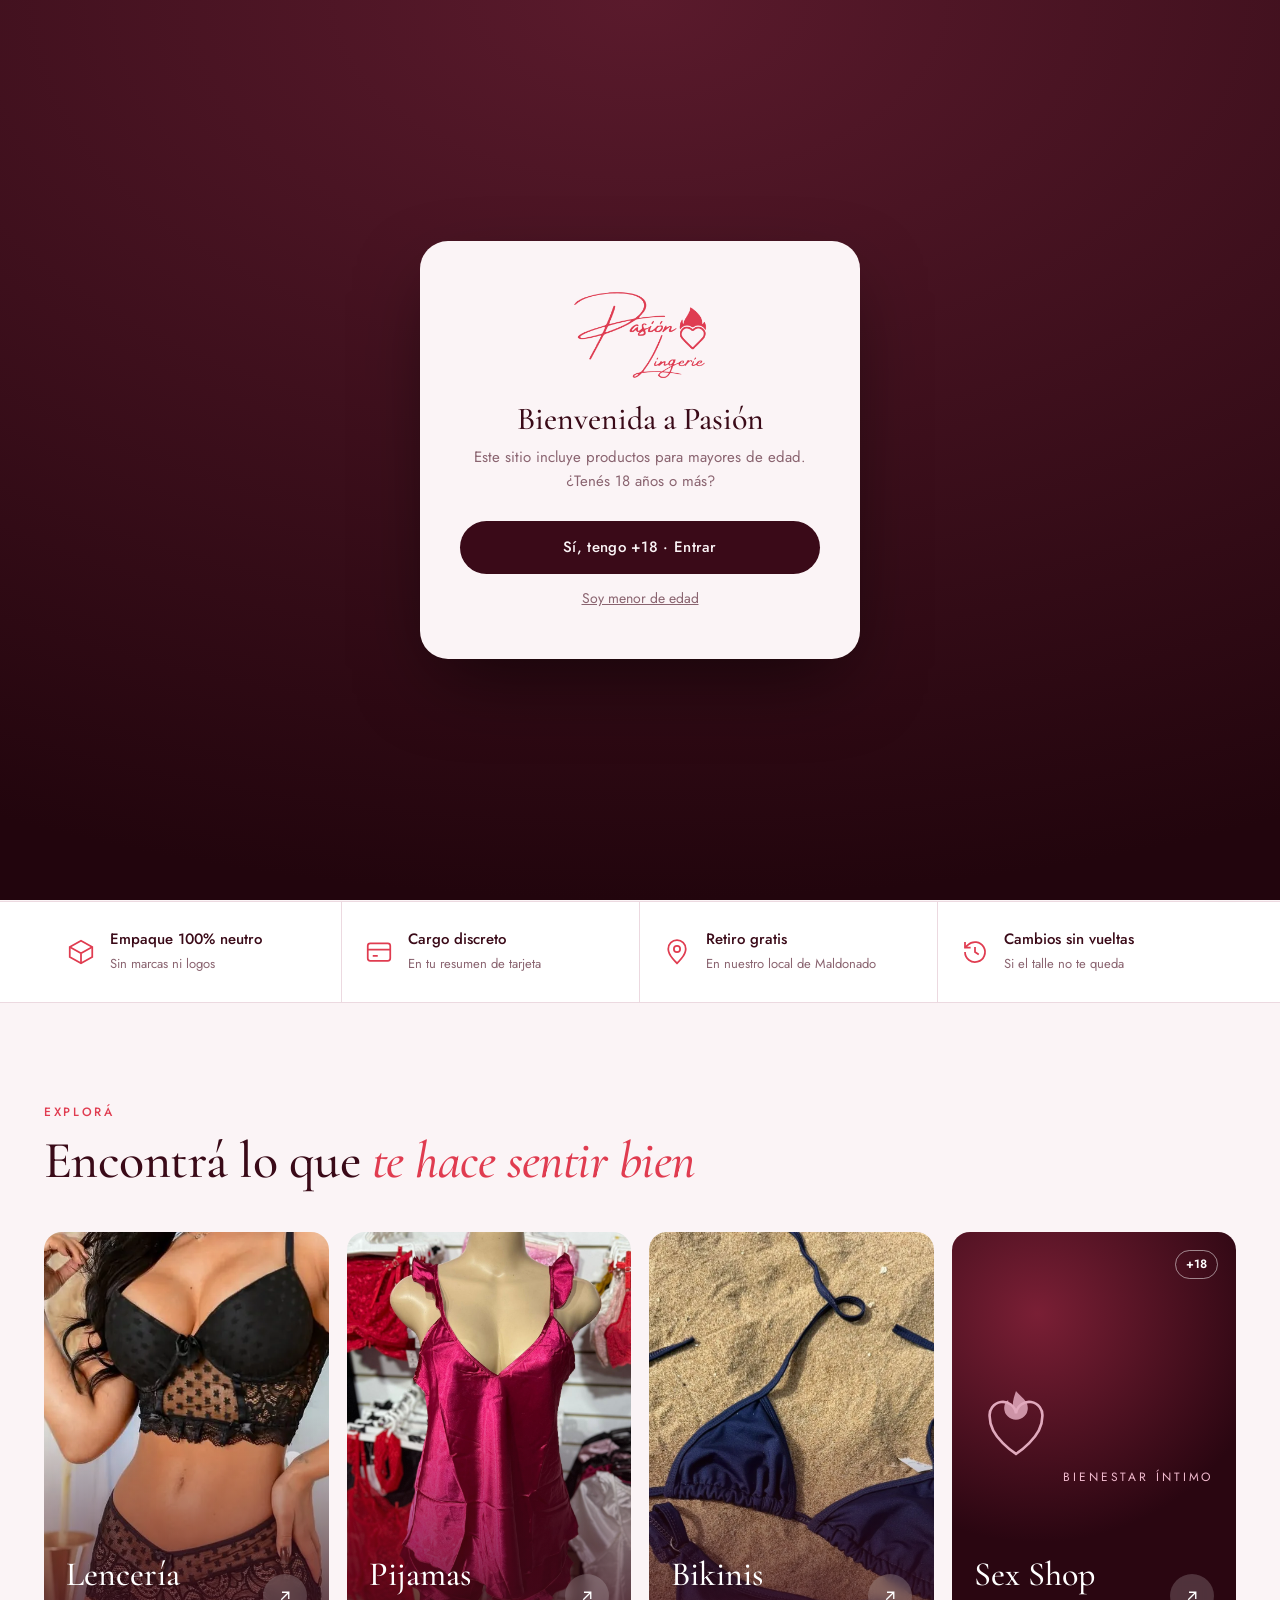
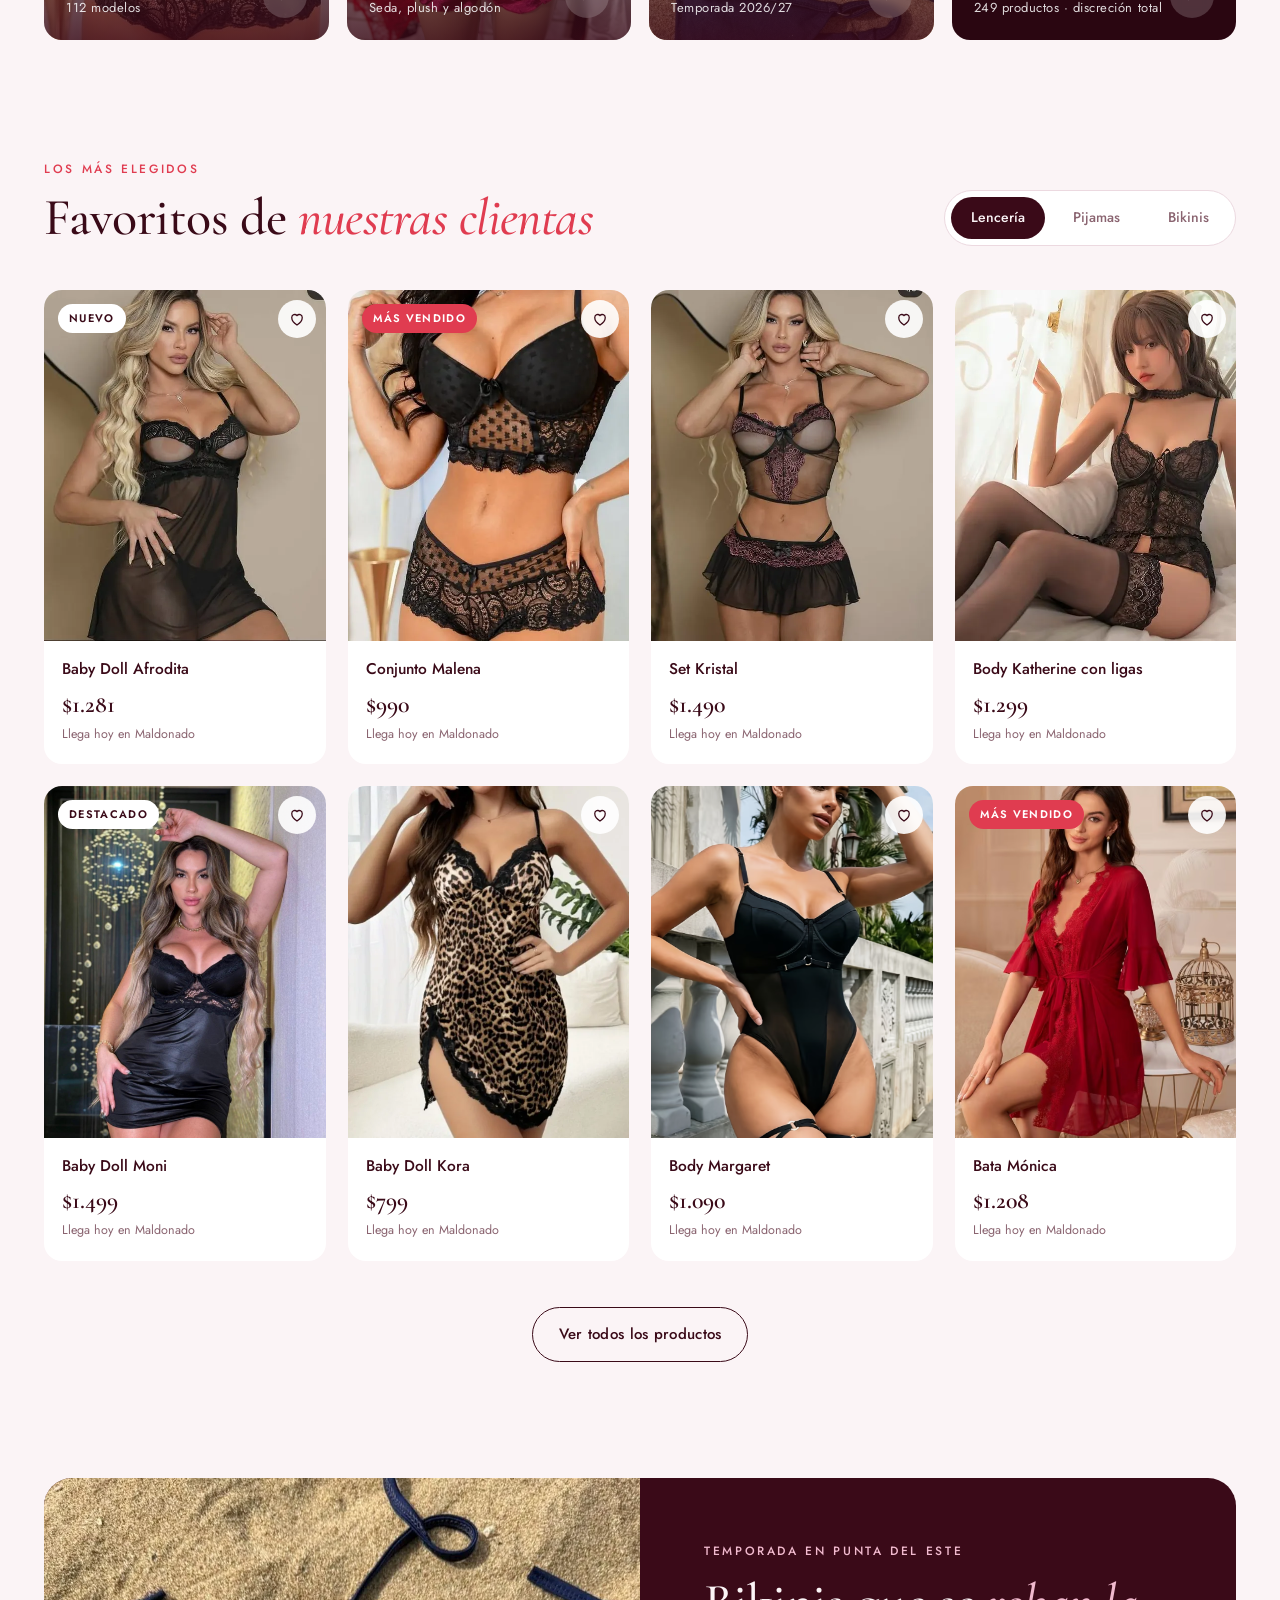
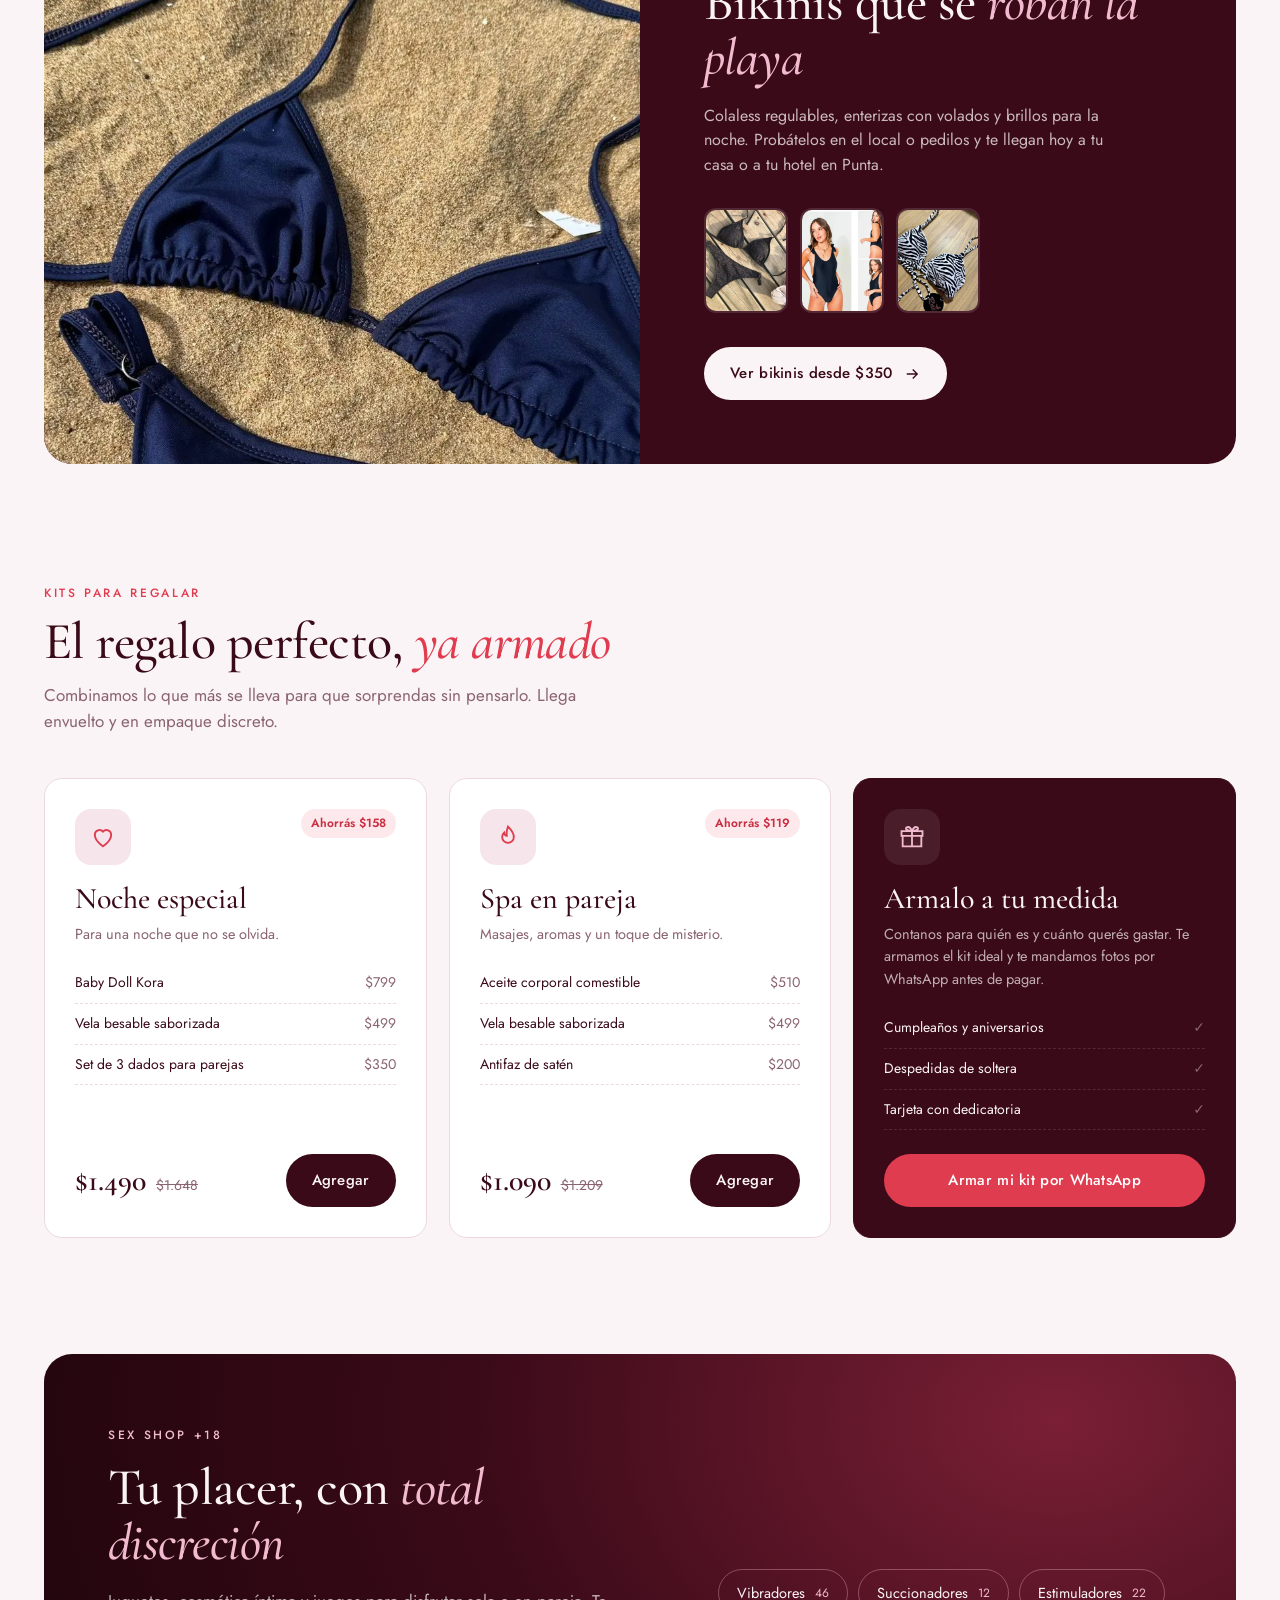
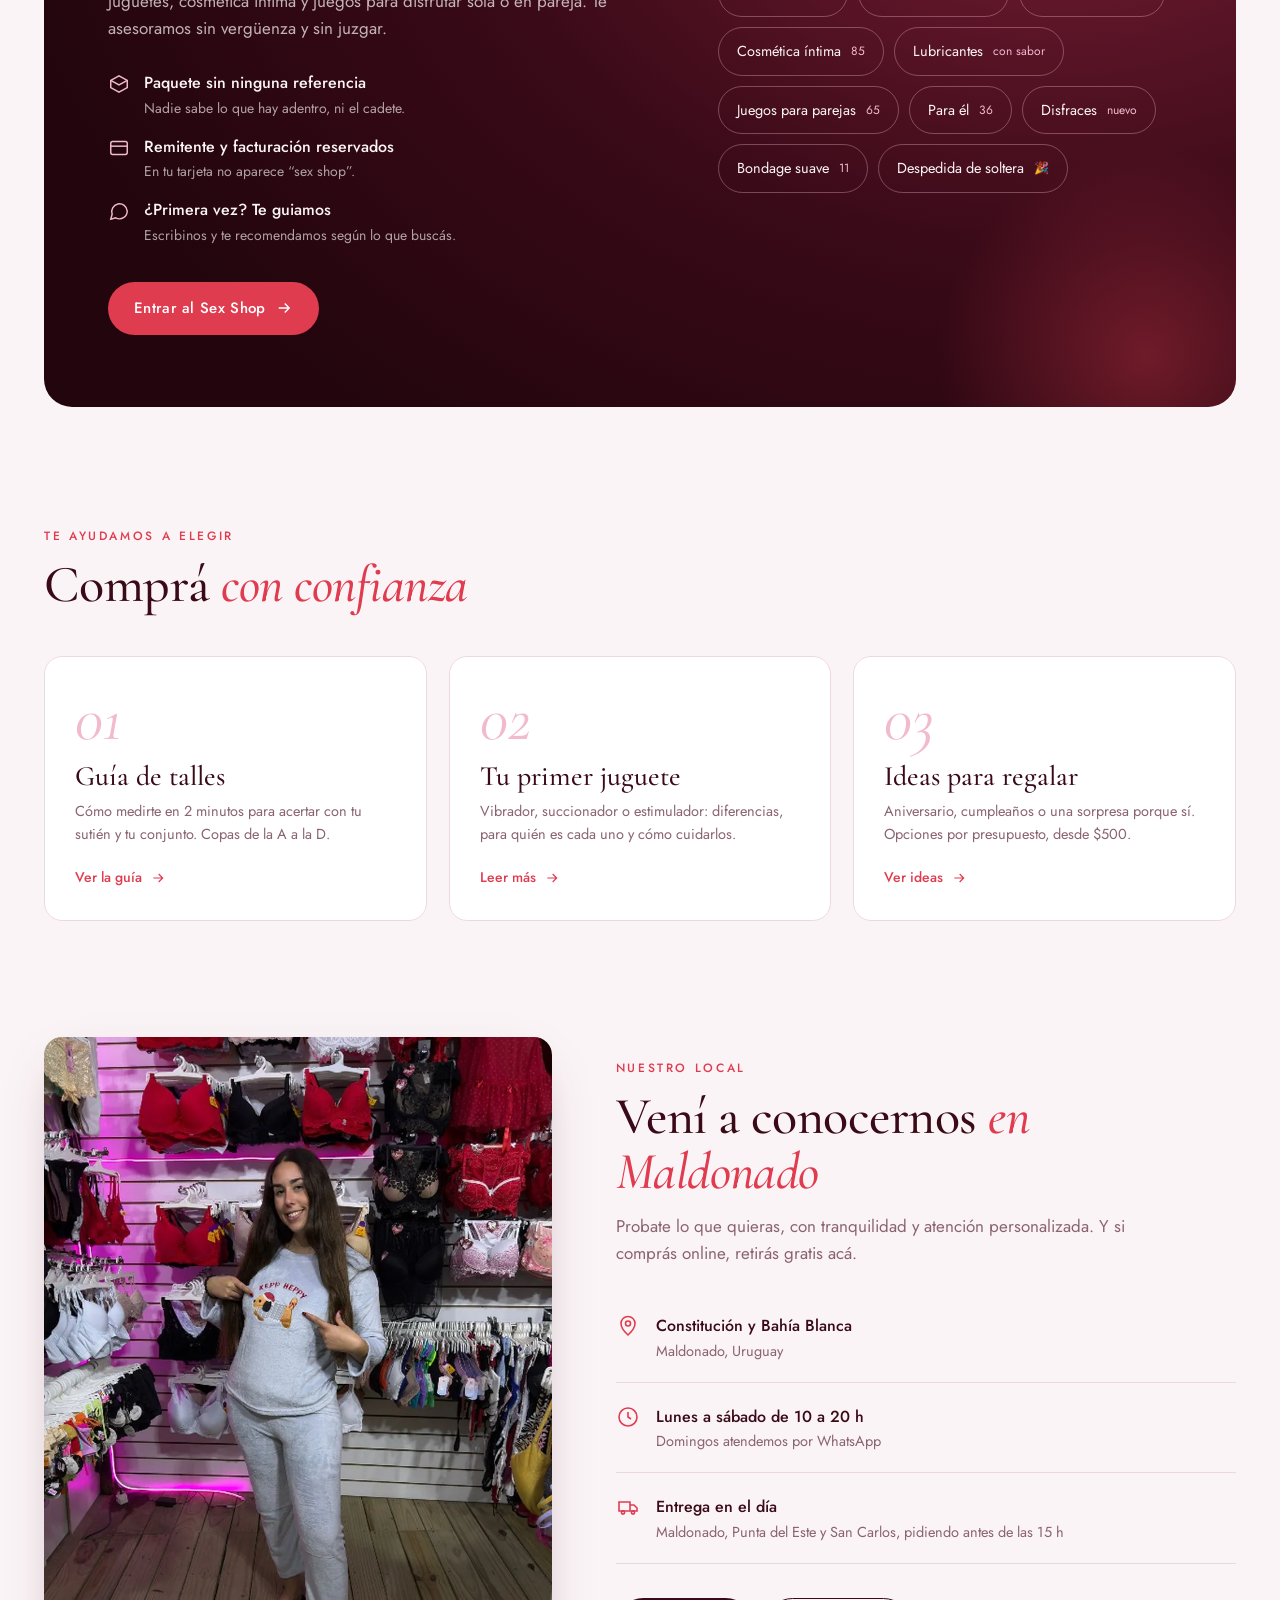
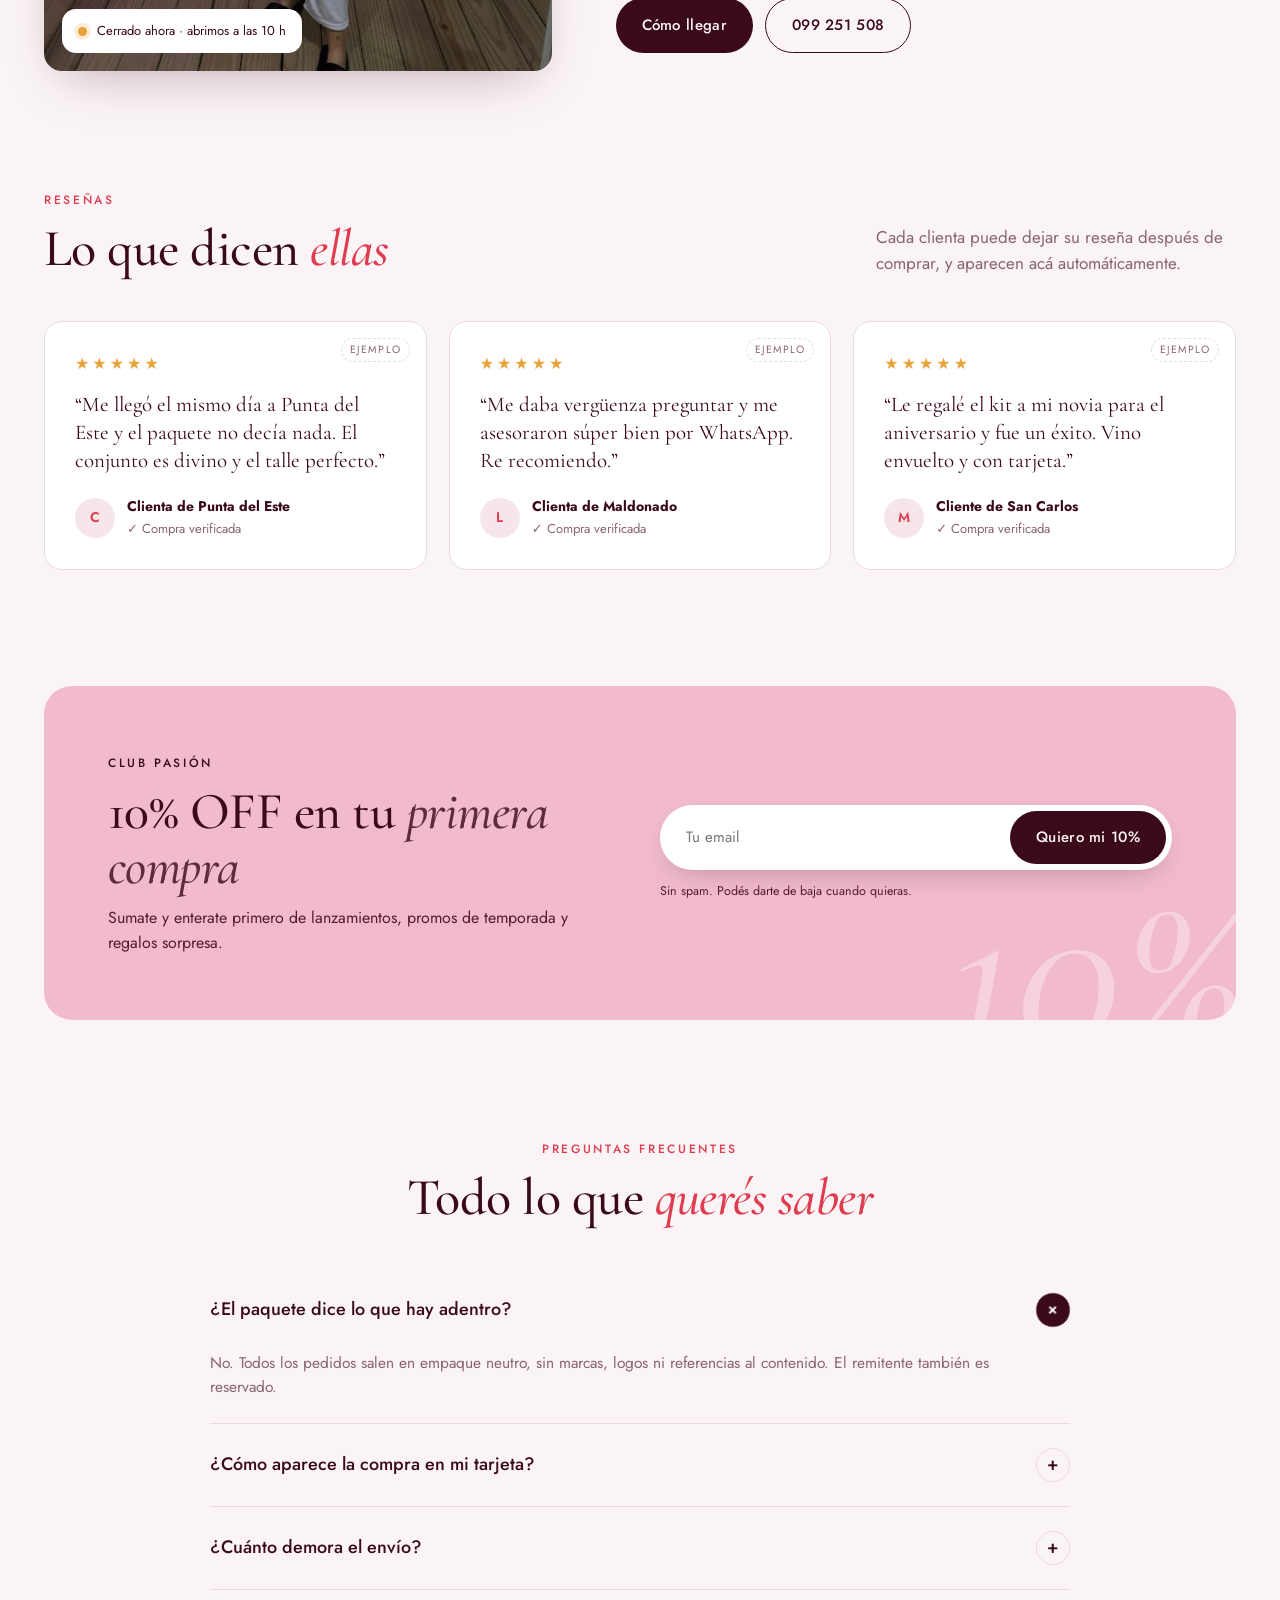
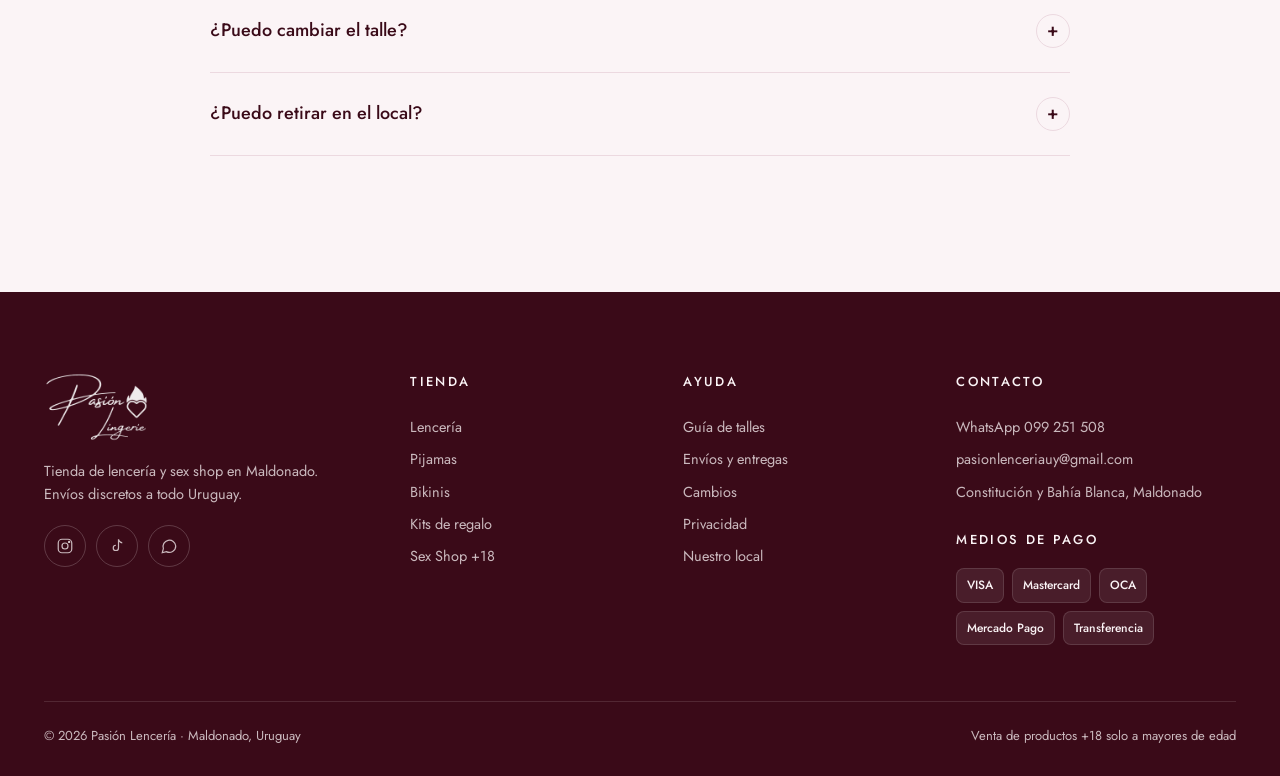
==== index.html @ f80a7fe2 "Publish Pasion presentation site with complete assets" ====
<!DOCTYPE html>
<html lang="es-UY">
<head>
<meta charset="utf-8">
<meta name="viewport" content="width=device-width, initial-scale=1">
<title>Pasión Lencería | Lencería y Sex Shop en Maldonado y Punta del Este</title>
<meta name="robots" content="noindex, nofollow">
<meta name="description" content="Lencería, pijamas, bikinis y sex shop en Maldonado. Envío discreto a todo Uruguay, entrega en el día en Maldonado y Punta del Este y retiro en el local.">
<link rel="preconnect" href="https://fonts.googleapis.com">
<link rel="preconnect" href="https://fonts.gstatic.com" crossorigin>
<link href="https://fonts.googleapis.com/css2?family=Cormorant+Garamond:ital,wght@0,400;0,500;0,600;1,400;1,500&family=Jost:wght@300;400;500;600&display=swap" rel="stylesheet">
<style>
:root{
  --ink:#3a0a18; --ink-2:#5a1a2c; --wine:#7a1f35;
  --rose:#e03c50; --rose-2:#c92f43;
  --blush:#fbf4f6; --blush-2:#f6e6eb; --pink:#f1bace;
  --gold:#b98d7f; --line:#ecd9e0; --muted:#8a6470;
  --white:#fff;
  --serif:"Cormorant Garamond",Georgia,serif;
  --sans:"Jost",system-ui,-apple-system,Segoe UI,Roboto,sans-serif;
  --r:18px; --shadow:0 18px 50px -20px rgba(58,10,24,.35);
}
*{box-sizing:border-box;margin:0;padding:0}
html{scroll-behavior:smooth}
body{font-family:var(--sans);color:var(--ink);background:var(--blush);font-weight:400;line-height:1.55;-webkit-font-smoothing:antialiased;overflow-x:hidden}
img{display:block;max-width:100%}
a{color:inherit;text-decoration:none}
button{font:inherit;color:inherit;background:none;border:0;cursor:pointer}
.wrap{max-width:1240px;margin:0 auto;padding:0 24px}
.eyebrow{font-size:12px;letter-spacing:.22em;text-transform:uppercase;font-weight:500;color:var(--rose)}
.h2{font-family:var(--serif);font-weight:500;font-size:clamp(34px,4.2vw,52px);line-height:1.05;letter-spacing:-.01em}
.h2 em{font-style:italic;color:var(--rose)}
.lead{color:var(--muted);font-size:17px;max-width:560px}
.btn{display:inline-flex;align-items:center;gap:10px;padding:15px 26px;border-radius:999px;font-weight:500;font-size:15px;letter-spacing:.02em;transition:transform .25s,background .25s,box-shadow .25s}
.btn-primary{background:var(--ink);color:var(--blush)}
.btn-primary:hover{background:var(--wine);transform:translateY(-2px);box-shadow:var(--shadow)}
.btn-ghost{border:1.5px solid var(--ink);color:var(--ink)}
.btn-ghost:hover{background:var(--ink);color:var(--blush)}
.btn-rose{background:var(--rose);color:#fff}
.btn-rose:hover{background:var(--rose-2);transform:translateY(-2px)}
.sec{padding:96px 0}
.sec-head{display:flex;justify-content:space-between;align-items:flex-end;gap:24px;margin-bottom:44px;flex-wrap:wrap}
.sec-head .lead{margin-top:12px}

/* announcement */
.announce{background:var(--ink);color:var(--blush);font-size:13px;letter-spacing:.06em;height:38px;overflow:hidden;position:relative}
.announce-track{display:flex;flex-direction:column;animation:ann 12s infinite}
.announce-track span{height:38px;display:flex;align-items:center;justify-content:center;gap:8px;padding:0 16px;text-align:center}
.announce b{color:var(--pink);font-weight:500}
@keyframes ann{0%,28%{transform:translateY(0)}33%,61%{transform:translateY(-38px)}66%,94%{transform:translateY(-76px)}100%{transform:translateY(0)}}

/* header */
header{position:sticky;top:0;z-index:40;background:rgba(251,244,246,.88);backdrop-filter:saturate(1.4) blur(14px);-webkit-backdrop-filter:saturate(1.4) blur(14px);border-bottom:1px solid transparent;transition:border-color .3s}
header.scrolled{border-bottom-color:var(--line)}
.nav{display:grid;grid-template-columns:1fr auto 1fr;align-items:center;height:84px}
.nav-links{display:flex;gap:30px;font-size:14px;letter-spacing:.04em}
.nav-links a{position:relative;padding:6px 0}
.nav-links a::after{content:"";position:absolute;left:0;bottom:0;height:1.5px;width:0;background:var(--rose);transition:width .3s}
.nav-links a:hover::after{width:100%}
.nav-links .adult{color:var(--rose);font-weight:500}
.logo img{height:58px;width:auto}
.nav-icons{display:flex;justify-content:flex-end;gap:6px}
.icon-btn{width:44px;height:44px;border-radius:50%;display:grid;place-items:center;position:relative;transition:background .2s}
.icon-btn:hover{background:var(--blush-2)}
.icon-btn svg{width:21px;height:21px}
.cart-count{position:absolute;top:4px;right:2px;min-width:18px;height:18px;border-radius:9px;background:var(--rose);color:#fff;font-size:11px;font-weight:600;display:grid;place-items:center;padding:0 5px;transform:scale(0);transition:transform .3s cubic-bezier(.3,1.6,.5,1)}
.cart-count.show{transform:scale(1)}
.burger{display:none}

/* hero */
.hero{position:relative;overflow:hidden}
.hero-grid{display:grid;grid-template-columns:1.05fr .95fr;gap:56px;align-items:center;min-height:calc(100vh - 122px);max-height:860px;padding:40px 0 64px}
.hero h1{font-family:var(--serif);font-weight:400;font-size:clamp(46px,6.4vw,92px);line-height:.98;letter-spacing:-.02em;margin:22px 0 26px}
.hero h1 em{font-style:italic;color:var(--rose)}
.hero .quote{font-family:var(--serif);font-style:italic;font-size:21px;color:var(--ink-2);border-left:2px solid var(--pink);padding-left:16px;margin-bottom:34px;max-width:460px}
.hero-ctas{display:flex;gap:12px;flex-wrap:wrap}
.hero-meta{display:flex;gap:28px;margin-top:44px;flex-wrap:wrap}
.hero-meta div{font-size:13px;color:var(--muted);line-height:1.35}
.hero-meta strong{display:block;font-family:var(--serif);font-size:30px;color:var(--ink);font-weight:500}
.hero-visual{position:relative;justify-self:end;width:100%;max-width:520px}
.hero-img{border-radius:260px 260px var(--r) var(--r);overflow:hidden;aspect-ratio:4/5;box-shadow:var(--shadow)}
.hero-img img{width:100%;height:100%;object-fit:cover;transform:scale(1.04);animation:zoom 14s ease-out forwards}
@keyframes zoom{to{transform:scale(1)}}
.float-card{position:absolute;background:var(--white);border-radius:16px;box-shadow:var(--shadow);padding:14px 18px;display:flex;align-items:center;gap:12px;font-size:13px}
.float-card .dot{width:38px;height:38px;border-radius:50%;background:var(--blush-2);display:grid;place-items:center;flex:none}
.float-card .dot svg{width:19px;height:19px;color:var(--rose)}
.float-card strong{display:block;font-size:14px;font-weight:600}
.fc-1{left:-44px;bottom:90px;animation:bob 6s ease-in-out infinite}
.fc-2{right:-24px;top:70px;animation:bob 6s ease-in-out infinite 1.5s}
@keyframes bob{50%{transform:translateY(-10px)}}
.hero-blob{position:absolute;right:-180px;top:-120px;width:640px;height:640px;border-radius:50%;background:radial-gradient(circle,rgba(241,186,206,.55),rgba(241,186,206,0) 68%);z-index:-1}

/* trust */
.trust{background:var(--white);border-top:1px solid var(--line);border-bottom:1px solid var(--line)}
.trust-grid{display:grid;grid-template-columns:repeat(4,1fr)}
.trust-item{display:flex;gap:14px;align-items:center;padding:26px 22px;border-right:1px solid var(--line)}
.trust-item:last-child{border-right:0}
.trust-item svg{width:30px;height:30px;color:var(--rose);flex:none;stroke-width:1.4}
.trust-item strong{display:block;font-size:15px;font-weight:500}
.trust-item span{font-size:13px;color:var(--muted)}

/* categories */
.cats{display:grid;grid-template-columns:repeat(4,1fr);gap:18px}
.cat{position:relative;border-radius:var(--r);overflow:hidden;aspect-ratio:3/4.3;isolation:isolate;color:#fff}
.cat img{position:absolute;inset:0;width:100%;height:100%;object-fit:cover;transition:transform .8s cubic-bezier(.2,.7,.2,1);z-index:-2}
.cat::after{content:"";position:absolute;inset:0;background:linear-gradient(180deg,rgba(58,10,24,0) 45%,rgba(58,10,24,.82));z-index:-1}
.cat:hover img{transform:scale(1.07)}
.cat-body{position:absolute;left:22px;right:22px;bottom:22px;display:flex;justify-content:space-between;align-items:flex-end}
.cat h3{font-family:var(--serif);font-weight:500;font-size:34px;line-height:1}
.cat small{display:block;font-size:13px;opacity:.85;margin-top:6px;letter-spacing:.04em}
.cat .arrow{width:44px;height:44px;border-radius:50%;background:rgba(255,255,255,.18);backdrop-filter:blur(6px);display:grid;place-items:center;transition:background .3s}
.cat:hover .arrow{background:var(--rose)}
.cat .arrow svg{width:18px;height:18px}
.cat.adult{background:radial-gradient(120% 80% at 30% 20%,#7a1f35,#2a0611 70%);display:flex;align-items:center;justify-content:center}
.cat.adult::after{display:none}
.cat.adult .mark{text-align:center}
.cat.adult .mark svg{width:84px;height:84px;color:var(--pink);opacity:.9;margin:0 auto 14px}
.cat.adult .mark span{font-size:12px;letter-spacing:.24em;text-transform:uppercase;color:var(--pink)}
.age-pill{position:absolute;top:18px;right:18px;font-size:12px;font-weight:600;border:1px solid rgba(255,255,255,.5);border-radius:999px;padding:4px 10px}

/* products */
.tabs{display:flex;gap:8px;background:var(--white);border:1px solid var(--line);padding:6px;border-radius:999px}
.tab{padding:10px 20px;border-radius:999px;font-size:14px;font-weight:500;color:var(--muted);transition:all .25s}
.tab.active{background:var(--ink);color:var(--blush)}
.grid{display:grid;grid-template-columns:repeat(4,1fr);gap:22px}
.card{background:var(--white);border-radius:var(--r);overflow:hidden;transition:transform .35s,box-shadow .35s;animation:fadeUp .5s both}
.card:hover{transform:translateY(-6px);box-shadow:var(--shadow)}
@keyframes fadeUp{from{opacity:0;transform:translateY(18px)}}
.card-img{position:relative;aspect-ratio:4/5;overflow:hidden;background:var(--blush-2)}
.card-img img{width:100%;height:100%;object-fit:cover;transition:transform .8s}
.card:hover .card-img img{transform:scale(1.05)}
.badge{position:absolute;top:14px;left:14px;background:var(--white);color:var(--ink);font-size:11px;letter-spacing:.12em;text-transform:uppercase;font-weight:600;padding:6px 11px;border-radius:999px}
.badge.hot{background:var(--rose);color:#fff}
.fav{position:absolute;top:10px;right:10px;width:38px;height:38px;border-radius:50%;background:rgba(255,255,255,.9);display:grid;place-items:center;transition:transform .2s}
.fav svg{width:18px;height:18px}
.fav.on{color:var(--rose)}
.fav.on svg{fill:currentColor}
.fav:active{transform:scale(.85)}
.quick{position:absolute;left:12px;right:12px;bottom:12px;background:var(--ink);color:var(--blush);border-radius:999px;padding:13px;font-size:14px;font-weight:500;display:flex;justify-content:center;gap:8px;align-items:center;transform:translateY(130%);transition:transform .35s cubic-bezier(.2,.7,.2,1),background .2s}
.card:hover .quick{transform:none}
.quick:hover{background:var(--rose)}
.quick svg{width:17px;height:17px}
.card-body{padding:16px 18px 20px}
.card-body h4{font-weight:500;font-size:15.5px;margin-bottom:4px}
.price{display:flex;align-items:baseline;gap:10px}
.price b{font-family:var(--serif);font-size:24px;font-weight:600}
.price s{color:var(--muted);font-size:14px}
.price-note{font-size:12.5px;color:var(--muted);margin-top:2px}
.see-all{display:flex;justify-content:center;margin-top:46px}

/* editorial banner */
.editorial{position:relative;border-radius:28px;overflow:hidden;display:grid;grid-template-columns:1fr 1fr;background:var(--ink);color:var(--blush);min-height:520px}
.editorial-img{position:relative}
.editorial-img img{position:absolute;inset:0;width:100%;height:100%;object-fit:cover}
.editorial-body{padding:64px;display:flex;flex-direction:column;justify-content:center}
.editorial-body .eyebrow{color:var(--pink)}
.editorial-body .h2{margin:16px 0 18px}
.editorial-body .h2 em{color:var(--pink)}
.editorial-body p{color:rgba(251,244,246,.75);max-width:420px;margin-bottom:30px}
.mini-row{display:flex;gap:12px;margin-bottom:34px}
.mini{width:84px;border-radius:12px;overflow:hidden;aspect-ratio:4/5;border:2px solid rgba(255,255,255,.12)}
.mini img{width:100%;height:100%;object-fit:cover}
.editorial .btn-primary{background:var(--blush);color:var(--ink);align-self:flex-start}
.editorial .btn-primary:hover{background:var(--pink)}

/* kits */
.kits{display:grid;grid-template-columns:repeat(3,1fr);gap:22px}
.kit{background:var(--white);border-radius:var(--r);padding:30px;border:1px solid var(--line);display:flex;flex-direction:column;transition:transform .3s,box-shadow .3s}
.kit:hover{transform:translateY(-5px);box-shadow:var(--shadow)}
.kit-top{display:flex;justify-content:space-between;align-items:flex-start;margin-bottom:18px}
.kit-ico{width:56px;height:56px;border-radius:16px;background:var(--blush-2);display:grid;place-items:center}
.kit-ico svg{width:28px;height:28px;color:var(--rose)}
.save{font-size:12px;font-weight:600;background:#fde8ec;color:var(--rose-2);padding:5px 10px;border-radius:999px}
.kit h3{font-family:var(--serif);font-size:30px;font-weight:500;line-height:1.05;margin-bottom:8px}
.kit p{color:var(--muted);font-size:14.5px;margin-bottom:18px}
.kit ul{list-style:none;margin-bottom:24px;flex:1}
.kit li{display:flex;justify-content:space-between;font-size:14px;padding:9px 0;border-bottom:1px dashed var(--line)}
.kit li span:last-child{color:var(--muted)}
.kit-foot{display:flex;justify-content:space-between;align-items:center}
.kit-foot .price b{font-size:30px}
.kit.custom{background:var(--ink);color:var(--blush);border-color:var(--ink)}
.kit.custom p{color:rgba(251,244,246,.7)}
.kit.custom .kit-ico{background:rgba(255,255,255,.08)}
.kit.custom .kit-ico svg{color:var(--pink)}

/* adult band */
.adult-band{background:radial-gradient(90% 120% at 85% 10%,#7a1f35 0%,#3a0a18 55%,#22050d 100%);color:var(--blush);border-radius:28px;padding:72px 64px;display:grid;grid-template-columns:1.1fr .9fr;gap:56px;position:relative;overflow:hidden}
.adult-band .eyebrow{color:var(--pink)}
.adult-band .h2{margin:16px 0 18px}
.adult-band .h2 em{color:var(--pink)}
.adult-band p.lead{color:rgba(251,244,246,.72)}
.disc{display:grid;gap:14px;margin:30px 0 34px}
.disc>div{display:flex;gap:14px;align-items:flex-start}
.disc svg{width:22px;height:22px;color:var(--pink);flex:none;margin-top:2px}
.disc strong{display:block;font-weight:500}
.disc span{font-size:14px;color:rgba(251,244,246,.65)}
.chips{display:flex;flex-wrap:wrap;gap:10px;align-content:center}
.chip{border:1px solid rgba(241,186,206,.35);border-radius:999px;padding:12px 18px;font-size:14.5px;display:flex;gap:10px;align-items:center;transition:all .25s}
.chip small{color:var(--pink);font-size:12px}
.chip:hover{background:var(--pink);color:var(--ink);border-color:var(--pink)}
.chip:hover small{color:var(--ink)}
.adult-band .btn-rose{align-self:flex-start}
.adult-glow{position:absolute;width:420px;height:420px;border-radius:50%;background:radial-gradient(circle,rgba(224,60,80,.35),transparent 70%);right:-120px;bottom:-160px}

/* guides */
.guides{display:grid;grid-template-columns:repeat(3,1fr);gap:22px}
.guide{border-radius:var(--r);padding:30px;background:var(--white);border:1px solid var(--line);position:relative;overflow:hidden;transition:transform .3s}
.guide:hover{transform:translateY(-4px)}
.guide .num{font-family:var(--serif);font-size:64px;line-height:1;color:var(--pink);font-style:italic}
.guide h3{font-family:var(--serif);font-size:28px;font-weight:500;margin:10px 0 8px;line-height:1.1}
.guide p{color:var(--muted);font-size:14.5px;margin-bottom:20px}
.guide a{font-weight:500;font-size:14px;display:inline-flex;gap:8px;align-items:center;color:var(--rose)}
.guide a svg{width:16px;height:16px;transition:transform .25s}
.guide:hover a svg{transform:translateX(4px)}

/* local */
.local{display:grid;grid-template-columns:.9fr 1.1fr;gap:64px;align-items:center}
.local-img{border-radius:var(--r);overflow:hidden;aspect-ratio:4/5;position:relative;box-shadow:var(--shadow)}
.local-img img{width:100%;height:100%;object-fit:cover}
.local-tag{position:absolute;left:18px;bottom:18px;background:var(--white);border-radius:14px;padding:12px 16px;font-size:13px;display:flex;gap:10px;align-items:center}
.local-tag i{width:9px;height:9px;border-radius:50%;background:#22c55e;box-shadow:0 0 0 4px rgba(34,197,94,.2)}
.info-list{display:grid;gap:4px;margin:30px 0 34px}
.info{display:flex;gap:16px;padding:18px 0;border-bottom:1px solid var(--line)}
.info svg{width:24px;height:24px;color:var(--rose);flex:none}
.info strong{display:block;font-weight:500}
.info span{color:var(--muted);font-size:14.5px}
.local .btns{display:flex;gap:12px;flex-wrap:wrap}

/* reviews */
.reviews{display:grid;grid-template-columns:repeat(3,1fr);gap:22px}
.review{background:var(--white);border-radius:var(--r);padding:30px;border:1px solid var(--line);position:relative}
.stars{color:#e8a23a;letter-spacing:3px;font-size:16px;margin-bottom:14px}
.review p{font-family:var(--serif);font-size:21px;line-height:1.35;margin-bottom:20px}
.review .who{display:flex;align-items:center;gap:12px;font-size:14px}
.review .av{width:40px;height:40px;border-radius:50%;background:var(--blush-2);display:grid;place-items:center;font-weight:600;color:var(--rose)}
.review .who span{color:var(--muted);font-size:13px;display:block}
.verified{font-size:12px;color:#15803d;display:flex;align-items:center;gap:5px;margin-top:2px}
.sample{position:absolute;top:16px;right:16px;font-size:10.5px;letter-spacing:.1em;text-transform:uppercase;color:var(--muted);border:1px dashed var(--line);padding:3px 8px;border-radius:999px}
.rating-sum{display:flex;align-items:center;gap:16px}
.rating-sum b{font-family:var(--serif);font-size:56px;font-weight:500;line-height:1}
.rating-sum div{font-size:14px;color:var(--muted)}

/* newsletter */
.news{background:var(--pink);border-radius:28px;padding:64px;display:grid;grid-template-columns:1fr 1fr;gap:40px;align-items:center;position:relative;overflow:hidden}
.news .h2 em{color:var(--ink);opacity:.8}
.news p{color:var(--ink-2);margin-top:12px}
.news form{display:flex;background:var(--white);border-radius:999px;padding:6px;box-shadow:0 10px 30px -15px rgba(58,10,24,.4)}
.news input{flex:1;border:0;background:none;padding:0 20px;font:inherit;font-size:15px;color:var(--ink);outline:none;min-width:0}
.news small{display:block;margin-top:12px;font-size:12.5px;color:var(--ink-2)}
.big-ten{position:absolute;right:-10px;bottom:-70px;font-family:var(--serif);font-style:italic;font-size:240px;line-height:1;color:rgba(255,255,255,.35);pointer-events:none}

/* faq */
.faq{max-width:860px;margin:0 auto}
.q{border-bottom:1px solid var(--line)}
.q button{width:100%;text-align:left;padding:24px 0;display:flex;justify-content:space-between;gap:20px;align-items:center;font-size:18px;font-weight:500}
.q .plus{width:34px;height:34px;border-radius:50%;border:1px solid var(--line);display:grid;place-items:center;flex:none;transition:transform .3s,background .3s}
.q.open .plus{transform:rotate(45deg);background:var(--ink);color:var(--blush);border-color:var(--ink)}
.q .a{display:grid;grid-template-rows:0fr;transition:grid-template-rows .35s}
.q.open .a{grid-template-rows:1fr}
.q .a>div{overflow:hidden;color:var(--muted);font-size:15.5px}
.q .a>div p{padding:0 50px 24px 0}

/* footer */
footer{background:var(--ink);color:rgba(251,244,246,.75);padding:80px 0 30px;margin-top:40px}
.foot{display:grid;grid-template-columns:1.4fr 1fr 1fr 1.2fr;gap:40px}
.foot h5{color:var(--blush);font-size:13px;letter-spacing:.18em;text-transform:uppercase;font-weight:500;margin-bottom:18px}
.foot a{display:block;padding:5px 0;font-size:14.5px;transition:color .2s}
.foot a:hover{color:var(--pink)}
.foot .flogo{height:70px;width:auto;margin-bottom:18px;filter:brightness(0) invert(1);opacity:.92}
.foot p{font-size:14.5px;max-width:300px}
.socials{display:flex;gap:10px;margin-top:20px}
.socials a{width:42px;height:42px;border-radius:50%;border:1px solid rgba(251,244,246,.2);display:grid;place-items:center;padding:0}
.socials a:hover{background:var(--blush);color:var(--ink)}
.socials svg{width:18px;height:18px}
.pays{display:flex;flex-wrap:wrap;gap:8px;margin-top:10px}
.pays span{background:rgba(255,255,255,.08);border:1px solid rgba(255,255,255,.12);border-radius:8px;padding:7px 10px;font-size:12px;font-weight:500;color:var(--blush)}
.foot-bottom{border-top:1px solid rgba(251,244,246,.12);margin-top:56px;padding-top:24px;display:flex;justify-content:space-between;gap:20px;flex-wrap:wrap;font-size:13px}

/* whatsapp fab */
.wa{position:fixed;right:22px;bottom:22px;z-index:45;display:flex;align-items:center;gap:12px}
.wa-bubble{background:var(--white);color:var(--ink);padding:12px 16px;border-radius:16px 16px 4px 16px;box-shadow:var(--shadow);font-size:14px;max-width:220px;opacity:0;transform:translateY(10px);transition:all .5s;pointer-events:none}
.wa-bubble.show{opacity:1;transform:none}
.wa-bubble strong{display:block;font-size:13px;color:var(--rose)}
.wa-btn{width:62px;height:62px;border-radius:50%;background:#25d366;display:grid;place-items:center;box-shadow:0 12px 30px -8px rgba(37,211,102,.6);transition:transform .25s;position:relative}
.wa-btn:hover{transform:scale(1.08)}
.wa-btn svg{width:32px;height:32px;color:#fff}
.wa-btn::before{content:"";position:absolute;inset:0;border-radius:50%;border:2px solid #25d366;animation:ping 2.4s infinite}
@keyframes ping{to{transform:scale(1.5);opacity:0}}

/* cart drawer */
.overlay{position:fixed;inset:0;background:rgba(34,5,13,.45);backdrop-filter:blur(3px);z-index:60;opacity:0;pointer-events:none;transition:opacity .35s}
.overlay.show{opacity:1;pointer-events:auto}
.drawer{position:fixed;top:0;right:0;height:100%;width:min(440px,100%);background:var(--blush);z-index:61;transform:translateX(100%);transition:transform .45s cubic-bezier(.2,.8,.2,1);display:flex;flex-direction:column}
.drawer.show{transform:none}
.dr-head{display:flex;justify-content:space-between;align-items:center;padding:22px 24px;border-bottom:1px solid var(--line)}
.dr-head h3{font-family:var(--serif);font-size:30px;font-weight:500}
.ship{padding:18px 24px;background:var(--white);border-bottom:1px solid var(--line);font-size:14px}
.bar{height:7px;border-radius:9px;background:var(--blush-2);margin-top:10px;overflow:hidden}
.bar i{display:block;height:100%;background:linear-gradient(90deg,var(--pink),var(--rose));border-radius:9px;transition:width .6s}
.dr-items{flex:1;overflow:auto;padding:10px 24px}
.dr-item{display:grid;grid-template-columns:76px 1fr auto;gap:14px;padding:16px 0;border-bottom:1px solid var(--line);align-items:center}
.dr-item img{width:76px;height:95px;object-fit:cover;border-radius:10px}
.dr-item h5{font-size:15px;font-weight:500}
.qty{display:inline-flex;align-items:center;border:1px solid var(--line);border-radius:999px;margin-top:8px;background:var(--white)}
.qty button{width:30px;height:30px;font-size:16px}
.qty span{min-width:22px;text-align:center;font-size:14px}
.dr-item .p{font-family:var(--serif);font-size:20px;font-weight:600}
.empty{text-align:center;padding:60px 10px;color:var(--muted)}
.empty svg{width:52px;height:52px;margin:0 auto 14px;color:var(--pink)}
.dr-foot{padding:22px 24px;border-top:1px solid var(--line);background:var(--white)}
.dr-total{display:flex;justify-content:space-between;align-items:baseline;margin-bottom:6px}
.dr-total b{font-family:var(--serif);font-size:30px}
.dr-note{font-size:12.5px;color:var(--muted);margin-bottom:16px;display:flex;gap:6px;align-items:center}
.dr-note svg{width:14px;height:14px}
.dr-foot .btn{width:100%;justify-content:center}
.dr-foot .btn+.btn{margin-top:10px}

/* age gate */
.gate{position:fixed;inset:0;z-index:100;background:radial-gradient(120% 100% at 50% 0%,#5a1a2c,#22050d);display:grid;place-items:center;padding:24px;transition:opacity .5s}
.gate.hide{opacity:0;pointer-events:none}
.gate-box{background:var(--blush);border-radius:28px;padding:48px 40px;max-width:440px;width:100%;text-align:center;box-shadow:0 30px 80px -20px rgba(0,0,0,.6);animation:pop .6s cubic-bezier(.2,1.2,.4,1)}
@keyframes pop{from{opacity:0;transform:scale(.92) translateY(20px)}}
.gate-box img{height:92px;width:auto;margin:0 auto 20px}
.gate-box h2{font-family:var(--serif);font-weight:500;font-size:32px;line-height:1.1;margin-bottom:10px}
.gate-box p{color:var(--muted);font-size:15px;margin-bottom:28px}
.gate-box .btn{width:100%;justify-content:center}
.gate-box .no{margin-top:14px;font-size:14px;color:var(--muted);text-decoration:underline}

/* toast */
.toast{position:fixed;left:50%;bottom:28px;transform:translate(-50%,160%);opacity:0;white-space:nowrap;max-width:calc(100vw - 32px);background:var(--ink);color:var(--blush);padding:14px 22px;border-radius:999px;font-size:14px;z-index:70;display:flex;gap:10px;align-items:center;transition:transform .45s cubic-bezier(.2,1.2,.4,1);box-shadow:var(--shadow)}
.toast.show{transform:translate(-50%,0);opacity:1}
.toast svg{width:18px;height:18px;color:var(--pink)}

/* demo badge */
.demo-badge{position:fixed;left:18px;bottom:18px;z-index:44;background:rgba(255,255,255,.92);backdrop-filter:blur(8px);border:1px solid var(--line);border-radius:999px;padding:8px 14px 8px 10px;font-size:12px;display:flex;gap:8px;align-items:center;color:var(--muted);box-shadow:0 8px 20px -12px rgba(58,10,24,.4)}
.demo-badge b{color:var(--ink);font-weight:600;letter-spacing:.06em}
.demo-badge i{width:8px;height:8px;border-radius:50%;background:var(--rose)}

/* mobile menu */
.mmenu{position:fixed;inset:0;z-index:62;background:var(--blush);transform:translateX(-100%);transition:transform .45s cubic-bezier(.2,.8,.2,1);padding:24px;display:flex;flex-direction:column}
.mmenu.show{transform:none}
.mmenu nav{display:flex;flex-direction:column;margin-top:30px}
.mmenu nav a{font-family:var(--serif);font-size:38px;padding:10px 0;border-bottom:1px solid var(--line)}
.mmenu nav a.adult{color:var(--rose)}
.mmenu .btn{margin-top:auto;justify-content:center}

.reveal{opacity:0;transform:translateY(28px);transition:opacity .9s,transform .9s cubic-bezier(.2,.7,.2,1)}
.reveal.in{opacity:1;transform:none}

/* responsive */
@media (max-width:1080px){
  .nav-links{display:none}
  .burger{display:grid}
  .nav{grid-template-columns:auto 1fr auto}
  .logo{justify-self:center}
  .grid{grid-template-columns:repeat(3,1fr)}
  .cats{grid-template-columns:repeat(2,1fr)}
  .foot{grid-template-columns:1fr 1fr}
}
@media (max-width:860px){
  .sec{padding:68px 0}
  .hero-grid{grid-template-columns:1fr;min-height:0;max-height:none;gap:40px;padding:28px 0 56px}
  .hero-visual{justify-self:center;max-width:420px}
  .fc-1{left:-8px;bottom:40px}
  .fc-2{right:-8px;top:40px}
  .trust-grid{grid-template-columns:1fr 1fr}
  .trust-item:nth-child(2){border-right:0}
  .trust-item:nth-child(-n+2){border-bottom:1px solid var(--line)}
  .grid{grid-template-columns:repeat(2,1fr);gap:14px}
  .editorial{grid-template-columns:1fr}
  .editorial-img{min-height:380px}
  .editorial-body{padding:40px 28px}
  .kits,.guides,.reviews{grid-template-columns:1fr}
  .adult-band{grid-template-columns:1fr;padding:48px 28px;gap:32px}
  .local{grid-template-columns:1fr;gap:36px}
  .news{grid-template-columns:1fr;padding:44px 28px}
  .big-ten{display:none}
  .quick{transform:none;padding:10px;font-size:13px}
  .demo-badge{display:none}
}
@media (max-width:520px){
  .wrap{padding:0 16px}
  .logo img{height:46px}
  .nav{height:70px}
  .hero h1{font-size:46px}
  .hero-meta{gap:20px}
  .hero-meta strong{font-size:26px}
  .cats{gap:12px}
  .cat h3{font-size:26px}
  .cat-body{left:14px;right:14px;bottom:14px}
  .cat .arrow{width:36px;height:36px}
  .tabs{width:100%;overflow-x:auto}
  .tab{padding:9px 14px;white-space:nowrap}
  .card-body{padding:12px 12px 14px}
  .card-body h4{font-size:14px}
  .price b{font-size:20px}
  .quick span{display:none}
  .quick{left:auto;right:10px;bottom:10px;width:42px;height:42px;padding:0;border-radius:50%}
  .foot{grid-template-columns:1fr}
  .news form{flex-direction:column;border-radius:20px;gap:6px}
  .news input{padding:14px 16px}
  .news .btn{justify-content:center}
  .wa-bubble{display:none}
  .trust-item{padding:18px 14px;gap:10px}
  .trust-item svg{width:24px;height:24px}
  .trust-item strong{font-size:14px}
  .trust-item span{font-size:12px}
  .q .a>div p{padding-right:0}
  .badge{font-size:9.5px;padding:5px 8px;top:10px;left:10px;letter-spacing:.08em}
  .fav{width:32px;height:32px;top:8px;right:8px}
  .cat.adult .mark{margin-bottom:70px}
  .cat.adult .mark svg{width:58px;height:58px;margin-bottom:0}
  .cat.adult .mark span{display:none}
  .toast{bottom:auto;top:86px;transform:translate(-50%,-30px);font-size:13px}
  .toast.show{transform:translate(-50%,0)}
}
@media (prefers-reduced-motion:reduce){*{animation:none!important;transition:none!important}}
@media(max-width:480px){.announce-track span{font-size:10px;gap:5px;white-space:nowrap}.announce-track b{white-space:nowrap}}
</style>
</head>
<body>

<!-- AGE GATE -->
<div class="gate" id="gate" role="dialog" aria-modal="true" aria-labelledby="gate-t">
  <div class="gate-box">
    <img src="/assets/logo.png" alt="Pasión Lencería">
    <h2 id="gate-t">Bienvenida a Pasión</h2>
    <p>Este sitio incluye productos para mayores de edad. ¿Tenés 18 años o más?</p>
    <button class="btn btn-primary" id="gate-yes">Sí, tengo +18 · Entrar</button>
    <button class="no" id="gate-no">Soy menor de edad</button>
  </div>
</div>

<div class="announce" aria-label="Novedades">
  <div class="announce-track">
    <span>🚚 <b>Envío gratis</b> en compras desde $3.500 a todo Uruguay</span>
    <span>⚡ <b>Entrega en el día</b> en Maldonado y Punta del Este</span>
    <span>🤍 Empaque <b>100% discreto</b>, sin logos ni referencias</span>
  </div>
</div>

<header id="hdr">
  <div class="wrap nav">
    <div class="nav-links">
      <a href="#productos">Lencería</a>
      <a href="#productos">Pijamas</a>
      <a href="#temporada">Bikinis</a>
      <a href="#kits">Regalos</a>
      <a href="#sexshop" class="adult">Sex Shop +18</a>
    </div>
    <button class="icon-btn burger" id="burger" aria-label="Abrir menú">
      <svg viewBox="0 0 24 24" fill="none" stroke="currentColor" stroke-width="1.6"><path d="M4 7h16M4 12h16M4 17h10"/></svg>
    </button>
    <a href="#" class="logo" aria-label="Pasión Lencería, inicio"><img src="/assets/logo.png" alt="Pasión Lencería"></a>
    <div class="nav-icons">
      <button class="icon-btn" aria-label="Buscar"><svg viewBox="0 0 24 24" fill="none" stroke="currentColor" stroke-width="1.6"><circle cx="11" cy="11" r="7"/><path d="m20 20-3.5-3.5"/></svg></button>
      <a class="icon-btn" href="#local" aria-label="Nuestro local"><svg viewBox="0 0 24 24" fill="none" stroke="currentColor" stroke-width="1.6"><path d="M12 21s-7-6.2-7-11.5A7 7 0 0 1 19 9.5C19 14.8 12 21 12 21Z"/><circle cx="12" cy="9.5" r="2.5"/></svg></a>
      <button class="icon-btn" id="cart-open" aria-label="Abrir carrito">
        <svg viewBox="0 0 24 24" fill="none" stroke="currentColor" stroke-width="1.6"><path d="M6 7h12l-1 13H7L6 7Z"/><path d="M9 7a3 3 0 0 1 6 0"/></svg>
        <span class="cart-count" id="cart-count">0</span>
      </button>
    </div>
  </div>
</header>

<div class="mmenu" id="mmenu">
  <div style="display:flex;justify-content:space-between;align-items:center">
    <img src="/assets/logo.png" alt="Pasión Lencería" style="height:46px;width:auto">
    <button class="icon-btn" id="mclose" aria-label="Cerrar menú"><svg viewBox="0 0 24 24" fill="none" stroke="currentColor" stroke-width="1.6"><path d="M6 6l12 12M18 6 6 18"/></svg></button>
  </div>
  <nav>
    <a href="#productos">Lencería</a>
    <a href="#productos">Pijamas</a>
    <a href="#temporada">Bikinis</a>
    <a href="#kits">Regalos</a>
    <a href="#sexshop" class="adult">Sex Shop +18</a>
    <a href="#local">Nuestro local</a>
  </nav>
  <a class="btn btn-primary" href="https://wa.me/59899251508?text=Hola!%20Quiero%20ayuda%20para%20elegir" target="_blank" rel="noopener">Escribinos por WhatsApp</a>
</div>

<main>
<!-- HERO -->
<section class="hero">
  <div class="hero-blob"></div>
  <div class="wrap hero-grid">
    <div>
      <span class="eyebrow">Lencería · Pijamas · Bikinis · Maldonado</span>
      <h1>Sentite <em>irresistible</em>, todos los días.</h1>
      <p class="quote">“La lencería es la poesía en el guardarropas de una mujer.”</p>
      <div class="hero-ctas">
        <a href="#productos" class="btn btn-primary">Ver la colección
          <svg width="18" height="18" viewBox="0 0 24 24" fill="none" stroke="currentColor" stroke-width="1.8"><path d="M5 12h14M13 6l6 6-6 6"/></svg></a>
        <a href="https://wa.me/59899251508?text=Hola!%20Quiero%20ayuda%20para%20elegir" target="_blank" rel="noopener" class="btn btn-ghost">Te ayudamos a elegir</a>
      </div>
      <div class="hero-meta">
        <div><strong>+300</strong>productos en stock</div>
        <div><strong>48 h</strong>a todo Uruguay</div>
        <div><strong>Hoy</strong>en Maldonado y Punta</div>
      </div>
    </div>
    <div class="hero-visual">
      <div class="hero-img"><img src="/assets/monica.png" alt="Bata Mónica en encaje rojo"></div>
      <div class="float-card fc-1">
        <div class="dot"><svg viewBox="0 0 24 24" fill="none" stroke="currentColor" stroke-width="1.7"><path d="M3 7h11v9H3zM14 10h4l3 3v3h-7"/><circle cx="7" cy="17.5" r="1.6"/><circle cx="17" cy="17.5" r="1.6"/></svg></div>
        <div><strong>Llega hoy</strong>Maldonado y Punta del Este</div>
      </div>
      <div class="float-card fc-2">
        <div class="dot"><svg viewBox="0 0 24 24" fill="none" stroke="currentColor" stroke-width="1.7"><path d="M12 20s-7-4.4-7-10a4 4 0 0 1 7-2.6A4 4 0 0 1 19 10c0 5.6-7 10-7 10Z"/></svg></div>
        <div><strong>Bata Mónica</strong>$1.208</div>
      </div>
    </div>
  </div>
</section>

<!-- TRUST -->
<section class="trust">
  <div class="wrap trust-grid">
    <div class="trust-item">
      <svg viewBox="0 0 24 24" fill="none" stroke="currentColor"><path d="M21 8 12 3 3 8v8l9 5 9-5V8Z"/><path d="m3 8 9 5 9-5M12 13v8"/></svg>
      <div><strong>Empaque 100% neutro</strong><span>Sin marcas ni logos</span></div>
    </div>
    <div class="trust-item">
      <svg viewBox="0 0 24 24" fill="none" stroke="currentColor"><rect x="3" y="5" width="18" height="14" rx="2"/><path d="M3 10h18M7 15h4"/></svg>
      <div><strong>Cargo discreto</strong><span>En tu resumen de tarjeta</span></div>
    </div>
    <div class="trust-item">
      <svg viewBox="0 0 24 24" fill="none" stroke="currentColor"><path d="M12 21s-7-6.2-7-11.5A7 7 0 0 1 19 9.5C19 14.8 12 21 12 21Z"/><circle cx="12" cy="9.5" r="2.5"/></svg>
      <div><strong>Retiro gratis</strong><span>En nuestro local de Maldonado</span></div>
    </div>
    <div class="trust-item">
      <svg viewBox="0 0 24 24" fill="none" stroke="currentColor"><path d="M4 12a8 8 0 1 0 2.3-5.6L4 8.5"/><path d="M4 4v4.5h4.5M12 8v4l3 2"/></svg>
      <div><strong>Cambios sin vueltas</strong><span>Si el talle no te queda</span></div>
    </div>
  </div>
</section>

<!-- CATEGORIES -->
<section class="sec">
  <div class="wrap">
    <div class="sec-head reveal">
      <div><span class="eyebrow">Explorá</span><h2 class="h2" style="margin-top:10px">Encontrá lo que <em>te hace sentir bien</em></h2></div>
    </div>
    <div class="cats">
      <a href="#productos" class="cat reveal" data-tab="lenceria"><img src="/assets/malena.webp" alt="Conjunto de encaje negro">
        <div class="cat-body"><div><h3>Lencería</h3><small>112 modelos</small></div><span class="arrow"><svg viewBox="0 0 24 24" fill="none" stroke="currentColor" stroke-width="1.8"><path d="M7 17 17 7M8 7h9v9"/></svg></span></div></a>
      <a href="#productos" class="cat reveal" data-tab="pijamas"><img src="/assets/seda.jpg" alt="Pijama símil seda rosa">
        <div class="cat-body"><div><h3>Pijamas</h3><small>Seda, plush y algodón</small></div><span class="arrow"><svg viewBox="0 0 24 24" fill="none" stroke="currentColor" stroke-width="1.8"><path d="M7 17 17 7M8 7h9v9"/></svg></span></div></a>
      <a href="#productos" class="cat reveal" data-tab="bikinis"><img src="/assets/evelyn.webp" alt="Bikini azul en la arena">
        <div class="cat-body"><div><h3>Bikinis</h3><small>Temporada 2026/27</small></div><span class="arrow"><svg viewBox="0 0 24 24" fill="none" stroke="currentColor" stroke-width="1.8"><path d="M7 17 17 7M8 7h9v9"/></svg></span></div></a>
      <a href="#sexshop" class="cat adult reveal">
        <span class="age-pill">+18</span>
        <div class="mark">
          <svg viewBox="0 0 64 64" fill="none" stroke="currentColor" stroke-width="2"><path d="M32 54S12 41.5 12 26a10 10 0 0 1 20-3 10 10 0 0 1 20 3c0 15.5-20 28-20 28Z"/><path d="M32 6c4 5 9 7 9 13a9 9 0 0 1-18 0c0-3 1.5-5 3-6 0 3 2 4.5 3.5 4.5C29.5 13 31 9 32 6Z" fill="currentColor" stroke="none" opacity=".85"/></svg>
          <span>Bienestar íntimo</span>
        </div>
        <div class="cat-body"><div><h3>Sex Shop</h3><small>249 productos · discreción total</small></div><span class="arrow"><svg viewBox="0 0 24 24" fill="none" stroke="currentColor" stroke-width="1.8"><path d="M7 17 17 7M8 7h9v9"/></svg></span></div></a>
    </div>
  </div>
</section>

<!-- PRODUCTS -->
<section class="sec" id="productos" style="padding-top:20px">
  <div class="wrap">
    <div class="sec-head reveal">
      <div><span class="eyebrow">Los más elegidos</span><h2 class="h2" style="margin-top:10px">Favoritos de <em>nuestras clientas</em></h2></div>
      <div class="tabs" role="tablist">
        <button class="tab active" data-tab="lenceria" role="tab">Lencería</button>
        <button class="tab" data-tab="pijamas" role="tab">Pijamas</button>
        <button class="tab" data-tab="bikinis" role="tab">Bikinis</button>
      </div>
    </div>
    <div class="grid" id="grid"></div>
    <div class="see-all"><a href="https://www.pasionuy.com/collections/all" class="btn btn-ghost">Ver todos los productos</a></div>
  </div>
</section>

<!-- EDITORIAL -->
<section class="sec" id="temporada" style="padding-top:20px">
  <div class="wrap">
    <div class="editorial reveal">
      <div class="editorial-img"><img src="/assets/evelyn.webp" alt="Bikini Evelyn sobre la arena"></div>
      <div class="editorial-body">
        <span class="eyebrow">Temporada en Punta del Este</span>
        <h2 class="h2">Bikinis que se <em>roban la playa</em></h2>
        <p>Colaless regulables, enterizas con volados y brillos para la noche. Probátelos en el local o pedilos y te llegan hoy a tu casa o a tu hotel en Punta.</p>
        <div class="mini-row">
          <div class="mini"><img src="/assets/brillos.webp" alt="Bikini con brillos"></div>
          <div class="mini"><img src="/assets/malla.webp" alt="Malla enteriza negra"></div>
          <div class="mini"><img src="/assets/raelua.jpg" alt="Bikini estampado"></div>
        </div>
        <a href="#productos" class="btn btn-primary" data-tab="bikinis">Ver bikinis desde $350
          <svg width="18" height="18" viewBox="0 0 24 24" fill="none" stroke="currentColor" stroke-width="1.8"><path d="M5 12h14M13 6l6 6-6 6"/></svg></a>
      </div>
    </div>
  </div>
</section>

<!-- KITS -->
<section class="sec" id="kits" style="padding-top:20px">
  <div class="wrap">
    <div class="sec-head reveal">
      <div><span class="eyebrow">Kits para regalar</span><h2 class="h2" style="margin-top:10px">El regalo perfecto, <em>ya armado</em></h2>
      <p class="lead">Combinamos lo que más se lleva para que sorprendas sin pensarlo. Llega envuelto y en empaque discreto.</p></div>
    </div>
    <div class="kits">
      <div class="kit reveal">
        <div class="kit-top"><div class="kit-ico"><svg viewBox="0 0 24 24" fill="none" stroke="currentColor" stroke-width="1.6"><path d="M12 20s-7-4.4-7-10a4 4 0 0 1 7-2.6A4 4 0 0 1 19 10c0 5.6-7 10-7 10Z"/></svg></div><span class="save">Ahorrás $158</span></div>
        <h3>Noche especial</h3>
        <p>Para una noche que no se olvida.</p>
        <ul><li><span>Baby Doll Kora</span><span>$799</span></li><li><span>Vela besable saborizada</span><span>$499</span></li><li><span>Set de 3 dados para parejas</span><span>$350</span></li></ul>
        <div class="kit-foot"><div class="price"><b>$1.490</b><s>$1.648</s></div><button class="btn btn-primary" data-kit="Kit Noche especial" data-price="1490" data-img="kora">Agregar</button></div>
      </div>
      <div class="kit reveal">
        <div class="kit-top"><div class="kit-ico"><svg viewBox="0 0 24 24" fill="none" stroke="currentColor" stroke-width="1.6"><path d="M12 3c2.5 3 5 5 5 9a5 5 0 0 1-10 0c0-1.8.8-3 1.8-3.8C9 10 10 11 11 11c-.4-2.6 0-5.4 1-8Z"/></svg></div><span class="save">Ahorrás $119</span></div>
        <h3>Spa en pareja</h3>
        <p>Masajes, aromas y un toque de misterio.</p>
        <ul><li><span>Aceite corporal comestible</span><span>$510</span></li><li><span>Vela besable saborizada</span><span>$499</span></li><li><span>Antifaz de satén</span><span>$200</span></li></ul>
        <div class="kit-foot"><div class="price"><b>$1.090</b><s>$1.209</s></div><button class="btn btn-primary" data-kit="Kit Spa en pareja" data-price="1090" data-img="velas">Agregar</button></div>
      </div>
      <div class="kit custom reveal">
        <div class="kit-top"><div class="kit-ico"><svg viewBox="0 0 24 24" fill="none" stroke="currentColor" stroke-width="1.6"><path d="M4 11h16v9H4zM3 7h18v4H3zM12 7v13M12 7S10.5 3 8 3.5 7 7 12 7Zm0 0s1.5-4 4-3.5S17 7 12 7Z"/></svg></div></div>
        <h3>Armalo a tu medida</h3>
        <p>Contanos para quién es y cuánto querés gastar. Te armamos el kit ideal y te mandamos fotos por WhatsApp antes de pagar.</p>
        <ul style="border:0"><li style="border-color:rgba(255,255,255,.12)"><span>Cumpleaños y aniversarios</span><span>✓</span></li><li style="border-color:rgba(255,255,255,.12)"><span>Despedidas de soltera</span><span>✓</span></li><li style="border-color:rgba(255,255,255,.12)"><span>Tarjeta con dedicatoria</span><span>✓</span></li></ul>
        <a href="https://wa.me/59899251508?text=Hola!%20Quiero%20armar%20un%20kit%20de%20regalo" target="_blank" rel="noopener" class="btn btn-rose" style="justify-content:center">Armar mi kit por WhatsApp</a>
      </div>
    </div>
  </div>
</section>

<!-- SEX SHOP -->
<section class="sec" id="sexshop" style="padding-top:20px">
  <div class="wrap">
    <div class="adult-band reveal">
      <div class="adult-glow"></div>
      <div style="position:relative;display:flex;flex-direction:column">
        <span class="eyebrow">Sex Shop +18</span>
        <h2 class="h2">Tu placer, con <em>total discreción</em></h2>
        <p class="lead">Juguetes, cosmética íntima y juegos para disfrutar sola o en pareja. Te asesoramos sin vergüenza y sin juzgar.</p>
        <div class="disc">
          <div><svg viewBox="0 0 24 24" fill="none" stroke="currentColor" stroke-width="1.6"><path d="M21 8 12 3 3 8v8l9 5 9-5V8Z"/><path d="m3 8 9 5 9-5"/></svg><div><strong>Paquete sin ninguna referencia</strong><span>Nadie sabe lo que hay adentro, ni el cadete.</span></div></div>
          <div><svg viewBox="0 0 24 24" fill="none" stroke="currentColor" stroke-width="1.6"><rect x="3" y="5" width="18" height="14" rx="2"/><path d="M3 10h18"/></svg><div><strong>Remitente y facturación reservados</strong><span>En tu tarjeta no aparece “sex shop”.</span></div></div>
          <div><svg viewBox="0 0 24 24" fill="none" stroke="currentColor" stroke-width="1.6"><path d="M21 12a8.5 8.5 0 0 1-12.5 7.5L3 21l1.5-5.5A8.5 8.5 0 1 1 21 12Z"/></svg><div><strong>¿Primera vez? Te guiamos</strong><span>Escribinos y te recomendamos según lo que buscás.</span></div></div>
        </div>
        <a href="https://www.pasionuy.com/pages/sex-shop" class="btn btn-rose">Entrar al Sex Shop
          <svg width="18" height="18" viewBox="0 0 24 24" fill="none" stroke="currentColor" stroke-width="1.8"><path d="M5 12h14M13 6l6 6-6 6"/></svg></a>
      </div>
      <div class="chips" style="position:relative">
        <a class="chip" href="https://www.pasionuy.com/pages/sex-shop">Vibradores <small>46</small></a>
        <a class="chip" href="https://www.pasionuy.com/pages/sex-shop">Succionadores <small>12</small></a>
        <a class="chip" href="https://www.pasionuy.com/pages/sex-shop">Estimuladores <small>22</small></a>
        <a class="chip" href="https://www.pasionuy.com/pages/sex-shop">Cosmética íntima <small>85</small></a>
        <a class="chip" href="https://www.pasionuy.com/pages/sex-shop">Lubricantes <small>con sabor</small></a>
        <a class="chip" href="https://www.pasionuy.com/pages/sex-shop">Juegos para parejas <small>65</small></a>
        <a class="chip" href="https://www.pasionuy.com/pages/sex-shop">Para él <small>36</small></a>
        <a class="chip" href="https://www.pasionuy.com/pages/sex-shop">Disfraces <small>nuevo</small></a>
        <a class="chip" href="https://www.pasionuy.com/pages/sex-shop">Bondage suave <small>11</small></a>
        <a class="chip" href="https://www.pasionuy.com/pages/sex-shop">Despedida de soltera <small>🎉</small></a>
      </div>
    </div>
  </div>
</section>

<!-- GUIDES -->
<section class="sec" style="padding-top:20px">
  <div class="wrap">
    <div class="sec-head reveal">
      <div><span class="eyebrow">Te ayudamos a elegir</span><h2 class="h2" style="margin-top:10px">Comprá <em>con confianza</em></h2></div>
    </div>
    <div class="guides">
      <div class="guide reveal"><div class="num">01</div><h3>Guía de talles</h3><p>Cómo medirte en 2 minutos para acertar con tu sutién y tu conjunto. Copas de la A a la D.</p><a href="https://www.pasionuy.com/pages/guia-de-talles">Ver la guía <svg viewBox="0 0 24 24" fill="none" stroke="currentColor" stroke-width="1.8"><path d="M5 12h14M13 6l6 6-6 6"/></svg></a></div>
      <div class="guide reveal"><div class="num">02</div><h3>Tu primer juguete</h3><p>Vibrador, succionador o estimulador: diferencias, para quién es cada uno y cómo cuidarlos.</p><a href="https://www.pasionuy.com/pages/sex-shop">Leer más <svg viewBox="0 0 24 24" fill="none" stroke="currentColor" stroke-width="1.8"><path d="M5 12h14M13 6l6 6-6 6"/></svg></a></div>
      <div class="guide reveal"><div class="num">03</div><h3>Ideas para regalar</h3><p>Aniversario, cumpleaños o una sorpresa porque sí. Opciones por presupuesto, desde $500.</p><a href="#kits">Ver ideas <svg viewBox="0 0 24 24" fill="none" stroke="currentColor" stroke-width="1.8"><path d="M5 12h14M13 6l6 6-6 6"/></svg></a></div>
    </div>
  </div>
</section>

<!-- LOCAL -->
<section class="sec" id="local" style="padding-top:20px">
  <div class="wrap local">
    <div class="local-img reveal"><img src="/assets/local.webp" alt="Interior del local de Pasión en Maldonado">
      <div class="local-tag"><i></i><span id="open-now">Abierto ahora · hasta las 20 h</span></div></div>
    <div class="reveal">
      <span class="eyebrow">Nuestro local</span>
      <h2 class="h2" style="margin-top:10px">Vení a conocernos <em>en Maldonado</em></h2>
      <p class="lead" style="margin-top:14px">Probate lo que quieras, con tranquilidad y atención personalizada. Y si comprás online, retirás gratis acá.</p>
      <div class="info-list">
        <div class="info"><svg viewBox="0 0 24 24" fill="none" stroke="currentColor" stroke-width="1.6"><path d="M12 21s-7-6.2-7-11.5A7 7 0 0 1 19 9.5C19 14.8 12 21 12 21Z"/><circle cx="12" cy="9.5" r="2.5"/></svg><div><strong>Constitución y Bahía Blanca</strong><span>Maldonado, Uruguay</span></div></div>
        <div class="info"><svg viewBox="0 0 24 24" fill="none" stroke="currentColor" stroke-width="1.6"><circle cx="12" cy="12" r="9"/><path d="M12 7v5l3 2"/></svg><div><strong>Lunes a sábado de 10 a 20 h</strong><span>Domingos atendemos por WhatsApp</span></div></div>
        <div class="info"><svg viewBox="0 0 24 24" fill="none" stroke="currentColor" stroke-width="1.6"><path d="M3 7h11v9H3zM14 10h4l3 3v3h-7"/><circle cx="7" cy="17.5" r="1.6"/><circle cx="17" cy="17.5" r="1.6"/></svg><div><strong>Entrega en el día</strong><span>Maldonado, Punta del Este y San Carlos, pidiendo antes de las 15 h</span></div></div>
      </div>
      <div class="btns">
        <a class="btn btn-primary" href="https://www.google.com/maps/search/?api=1&query=Constituci%C3%B3n+y+Bah%C3%ADa+Blanca+Maldonado+Uruguay" target="_blank" rel="noopener">Cómo llegar</a>
        <a class="btn btn-ghost" href="https://wa.me/59899251508" target="_blank" rel="noopener">099 251 508</a>
      </div>
    </div>
  </div>
</section>

<!-- REVIEWS -->
<section class="sec" style="padding-top:20px">
  <div class="wrap">
    <div class="sec-head reveal">
      <div><span class="eyebrow">Reseñas</span><h2 class="h2" style="margin-top:10px">Lo que dicen <em>ellas</em></h2></div>
      <p class="lead" style="max-width:360px">Cada clienta puede dejar su reseña después de comprar, y aparecen acá automáticamente.</p>
    </div>
    <div class="reviews">
      <div class="review reveal"><span class="sample">Ejemplo</span><div class="stars">★★★★★</div><p>“Me llegó el mismo día a Punta del Este y el paquete no decía nada. El conjunto es divino y el talle perfecto.”</p><div class="who"><div class="av">C</div><div><strong>Clienta de Punta del Este</strong><span class="verified">✓ Compra verificada</span></div></div></div>
      <div class="review reveal"><span class="sample">Ejemplo</span><div class="stars">★★★★★</div><p>“Me daba vergüenza preguntar y me asesoraron súper bien por WhatsApp. Re recomiendo.”</p><div class="who"><div class="av">L</div><div><strong>Clienta de Maldonado</strong><span class="verified">✓ Compra verificada</span></div></div></div>
      <div class="review reveal"><span class="sample">Ejemplo</span><div class="stars">★★★★★</div><p>“Le regalé el kit a mi novia para el aniversario y fue un éxito. Vino envuelto y con tarjeta.”</p><div class="who"><div class="av">M</div><div><strong>Cliente de San Carlos</strong><span class="verified">✓ Compra verificada</span></div></div></div>
    </div>
  </div>
</section>

<!-- NEWSLETTER -->
<section class="sec" style="padding-top:20px">
  <div class="wrap">
    <div class="news reveal">
      <div class="big-ten">10%</div>
      <div style="position:relative">
        <span class="eyebrow" style="color:var(--ink)">Club Pasión</span>
        <h2 class="h2" style="margin-top:10px">10% OFF en tu <em>primera compra</em></h2>
        <p>Sumate y enterate primero de lanzamientos, promos de temporada y regalos sorpresa.</p>
      </div>
      <div>
        <form id="news-form"><input type="email" required placeholder="Tu email" aria-label="Tu email"><button class="btn btn-primary" type="submit">Quiero mi 10%</button></form>
        <small>Sin spam. Podés darte de baja cuando quieras.</small>
      </div>
    </div>
  </div>
</section>

<!-- FAQ -->
<section class="sec" style="padding-top:20px">
  <div class="wrap">
    <div class="sec-head reveal" style="justify-content:center;text-align:center"><div><span class="eyebrow">Preguntas frecuentes</span><h2 class="h2" style="margin-top:10px">Todo lo que <em>querés saber</em></h2></div></div>
    <div class="faq">
      <div class="q open"><button>¿El paquete dice lo que hay adentro?<span class="plus">+</span></button><div class="a"><div><p>No. Todos los pedidos salen en empaque neutro, sin marcas, logos ni referencias al contenido. El remitente también es reservado.</p></div></div></div>
      <div class="q"><button>¿Cómo aparece la compra en mi tarjeta?<span class="plus">+</span></button><div class="a"><div><p>Aparece con un nombre genérico, sin la palabra “sex shop”. Podés pagar con tarjeta de crédito o débito, Mercado Pago o transferencia.</p></div></div></div>
      <div class="q"><button>¿Cuánto demora el envío?<span class="plus">+</span></button><div class="a"><div><p>En Maldonado, Punta del Este y San Carlos te llega en el día si pedís antes de las 15 h. Al resto del país llega en 48 h por DAC. El envío es gratis desde $3.500.</p></div></div></div>
      <div class="q"><button>¿Puedo cambiar el talle?<span class="plus">+</span></button><div class="a"><div><p>Sí. Las prendas de lencería y pijamas se pueden cambiar sin uso y con su etiqueta. Por higiene, los productos del sex shop no tienen cambio.</p></div></div></div>
      <div class="q"><button>¿Puedo retirar en el local?<span class="plus">+</span></button><div class="a"><div><p>Claro. Elegí “retiro en el local” al pagar y te avisamos por WhatsApp cuando esté listo. Estamos en Constitución y Bahía Blanca, Maldonado.</p></div></div></div>
    </div>
  </div>
</section>
</main>

<footer>
  <div class="wrap">
    <div class="foot">
      <div>
        <img class="flogo" src="/assets/logo.png" alt="Pasión Lencería">
        <p>Tienda de lencería y sex shop en Maldonado. Envíos discretos a todo Uruguay.</p>
        <div class="socials">
          <a href="https://www.pasionuy.com" aria-label="Visitar tienda"><svg viewBox="0 0 24 24" fill="none" stroke="currentColor" stroke-width="1.6"><rect x="3" y="3" width="18" height="18" rx="5"/><circle cx="12" cy="12" r="4"/><circle cx="17.5" cy="6.5" r=".8" fill="currentColor"/></svg></a>
          <a href="https://www.pasionuy.com/pages/contact" aria-label="Contacto"><svg viewBox="0 0 24 24" fill="none" stroke="currentColor" stroke-width="1.6"><path d="M14 3v11.5a3.5 3.5 0 1 1-3.5-3.5M14 3c.5 2.8 2.4 4.5 5 4.8"/></svg></a>
          <a href="https://wa.me/59899251508" target="_blank" rel="noopener" aria-label="WhatsApp"><svg viewBox="0 0 24 24" fill="none" stroke="currentColor" stroke-width="1.6"><path d="M21 12a8.5 8.5 0 0 1-12.5 7.5L3 21l1.5-5.5A8.5 8.5 0 1 1 21 12Z"/></svg></a>
        </div>
      </div>
      <div><h5>Tienda</h5><a href="#productos">Lencería</a><a href="#productos">Pijamas</a><a href="#temporada">Bikinis</a><a href="#kits">Kits de regalo</a><a href="#sexshop">Sex Shop +18</a></div>
      <div><h5>Ayuda</h5><a href="https://www.pasionuy.com/pages/guia-de-talles">Guía de talles</a><a href="https://www.pasionuy.com/pages/envios">Envíos y entregas</a><a href="https://www.pasionuy.com/pages/cambios">Cambios</a><a href="https://www.pasionuy.com/pages/privacidad">Privacidad</a><a href="#local">Nuestro local</a></div>
      <div><h5>Contacto</h5><a href="https://wa.me/59899251508" target="_blank" rel="noopener">WhatsApp 099 251 508</a><a href="mailto:pasionlenceriauy@gmail.com">pasionlenceriauy@gmail.com</a><a href="#local">Constitución y Bahía Blanca, Maldonado</a>
        <h5 style="margin-top:22px">Medios de pago</h5>
        <div class="pays"><span>VISA</span><span>Mastercard</span><span>OCA</span><span>Mercado Pago</span><span>Transferencia</span></div>
      </div>
    </div>
    <div class="foot-bottom"><span>© 2026 Pasión Lencería · Maldonado, Uruguay</span><span>Venta de productos +18 solo a mayores de edad</span></div>
  </div>
</footer>

<!-- CART -->
<div class="overlay" id="overlay"></div>
<aside class="drawer" id="drawer" aria-label="Carrito">
  <div class="dr-head"><h3>Tu carrito</h3><button class="icon-btn" id="cart-close" aria-label="Cerrar carrito"><svg viewBox="0 0 24 24" fill="none" stroke="currentColor" stroke-width="1.6"><path d="M6 6l12 12M18 6 6 18"/></svg></button></div>
  <div class="ship" id="ship"></div>
  <div class="dr-items" id="dr-items"></div>
  <div class="dr-foot">
    <div class="dr-total"><span>Total</span><b id="dr-total">$0</b></div>
    <div class="dr-note"><svg viewBox="0 0 24 24" fill="none" stroke="currentColor" stroke-width="1.8"><rect x="4" y="10" width="16" height="11" rx="2"/><path d="M8 10V7a4 4 0 0 1 8 0v3"/></svg>Pago seguro · cargo discreto en tu tarjeta</div>
    <a class="btn btn-primary" id="checkout" href="#" target="_blank" rel="noopener">Finalizar por WhatsApp</a>
    <a class="btn btn-ghost" id="wa-order" href="#" target="_blank" rel="noopener">Pedir por WhatsApp</a>
  </div>
</aside>

<div class="wa">
  <div class="wa-bubble" id="wa-bubble"><strong>Pasión Lencería</strong>¡Hola! ¿Te ayudo a elegir tu talle o un regalo? 💕</div>
  <a class="wa-btn" href="https://wa.me/59899251508?text=Hola!%20Quiero%20ayuda%20para%20elegir" target="_blank" rel="noopener" aria-label="Escribinos por WhatsApp">
    <svg viewBox="0 0 24 24" fill="currentColor"><path d="M12.04 2C6.58 2 2.13 6.45 2.13 11.91c0 1.75.46 3.45 1.32 4.95L2.05 22l5.25-1.38a9.9 9.9 0 0 0 4.74 1.21h.01c5.46 0 9.9-4.45 9.9-9.91A9.85 9.85 0 0 0 12.04 2Zm5.8 14.03c-.25.69-1.44 1.33-2 1.38-.51.05-1.16.07-1.87-.12-.43-.13-.98-.32-1.69-.62-2.97-1.28-4.9-4.27-5.05-4.47-.15-.2-1.2-1.6-1.2-3.05 0-1.45.76-2.16 1.03-2.46.27-.3.59-.37.79-.37h.57c.18 0 .43-.07.67.51.25.6.84 2.05.91 2.2.07.15.12.32.02.52-.1.2-.15.32-.3.5-.15.17-.31.39-.45.52-.15.15-.3.31-.13.61.17.3.77 1.27 1.65 2.06 1.14 1.01 2.1 1.33 2.4 1.48.3.15.47.12.65-.07.17-.2.74-.86.94-1.16.2-.3.4-.25.67-.15.27.1 1.72.81 2.02.96.3.15.5.22.57.35.07.12.07.71-.18 1.39Z"/></svg>
  </a>
</div>

<div class="toast" id="toast"><svg viewBox="0 0 24 24" fill="none" stroke="currentColor" stroke-width="2"><path d="m5 12 5 5 9-10"/></svg><span id="toast-t">Agregado al carrito</span></div>
<div class="demo-badge"><i></i>Propuesta de rediseño por <b>ENTRAN</b></div>

<script>
const IMG = {"afrodita": "/assets/afrodita.webp", "brillos": "/assets/brillos.webp", "clara": "/assets/clara.webp", "evelyn": "/assets/evelyn.webp", "katherine": "/assets/katherine.webp", "kora": "/assets/kora.webp", "kristal": "/assets/kristal.webp", "local": "/assets/local.webp", "malena": "/assets/malena.webp", "malla": "/assets/malla.webp", "margaret": "/assets/margaret.png", "moni": "/assets/moni.png", "monica": "/assets/monica.png", "seda": "/assets/seda.jpg", "sedaencaje": "/assets/sedaencaje.jpg", "plush": "/assets/plush.jpg", "raelua": "/assets/raelua.jpg"};
const PRODUCTS = {
  lenceria:[
    {id:'afrodita',n:'Baby Doll Afrodita',p:1281,b:'Nuevo'},
    {id:'malena',n:'Conjunto Malena',p:990,b:'Más vendido',hot:1},
    {id:'kristal',n:'Set Kristal',p:1490},
    {id:'katherine',n:'Body Katherine con ligas',p:1299},
    {id:'moni',n:'Baby Doll Moni',p:1499,b:'Destacado'},
    {id:'kora',n:'Baby Doll Kora',p:799},
    {id:'margaret',n:'Body Margaret',p:1090},
    {id:'monica',n:'Bata Mónica',p:1208,b:'Más vendido',hot:1}
  ],
  pijamas:[
    {id:'seda',n:'Pijama Símil Seda',p:599,b:'Más vendido',hot:1},
    {id:'sedaencaje',n:'Pijama Símil Seda y Encaje',p:599},
    {id:'clara',n:'Camisón Clara',p:990,b:'Nuevo'},
    {id:'plush',n:'Pijama Plush Calentito',p:790}
  ],
  bikinis:[
    {id:'evelyn',n:'Bikini Evelyn',p:599,b:'Temporada',hot:1},
    {id:'malla',n:'Malla Enteriza con Volados',p:899},
    {id:'brillos',n:'Bikini Brillos 2 piezas',p:499,b:'Nuevo'},
    {id:'raelua',n:'Top Rae-Lua',p:499}
  ]
};
const FREE = 3500;
const fmt = n => '$' + n.toLocaleString('es-UY');
const $ = s => document.querySelector(s);
const cart = [];

/* age gate */
const gate = $('#gate');
let ok = false; try { ok = sessionStorage.getItem('pasion18') === '1'; } catch(e){}
if (ok) gate.classList.add('hide'); else document.body.style.overflow='hidden';
$('#gate-yes').onclick = () => { gate.classList.add('hide'); document.body.style.overflow=''; try{sessionStorage.setItem('pasion18','1')}catch(e){} setTimeout(()=>$('#wa-bubble').classList.add('show'),3500); };
$('#gate-no').onclick = () => { $('.gate-box').innerHTML = '<h2>¡Gracias por tu honestidad!</h2><p style="margin:0">Volvé cuando seas mayor de edad 💕</p>'; };
if (ok) setTimeout(()=>$('#wa-bubble').classList.add('show'),3500);

/* products */
const heart = '<svg viewBox="0 0 24 24" fill="none" stroke="currentColor" stroke-width="1.7"><path d="M12 20s-7-4.4-7-10a4 4 0 0 1 7-2.6A4 4 0 0 1 19 10c0 5.6-7 10-7 10Z"/></svg>';
const bag = '<svg viewBox="0 0 24 24" fill="none" stroke="currentColor" stroke-width="1.7"><path d="M6 7h12l-1 13H7L6 7Z"/><path d="M9 7a3 3 0 0 1 6 0"/></svg>';
function render(tab){
  $('#grid').innerHTML = PRODUCTS[tab].map((x,i)=>`
    <article class="card" style="animation-delay:${i*60}ms">
      <div class="card-img">
        <img src="${IMG[x.id]}" alt="${x.n}">
        ${x.b?`<span class="badge ${x.hot?'hot':''}">${x.b}</span>`:''}
        <button class="fav" aria-label="Guardar en favoritos">${heart}</button>
        <button class="quick" data-add="${tab}:${x.id}" aria-label="Agregar ${x.n} al carrito">${bag}<span>Agregar al carrito</span></button>
      </div>
      <div class="card-body"><h4>${x.n}</h4><div class="price"><b>${fmt(x.p)}</b></div><div class="price-note">${x.p>=FREE?'Envío gratis':'Llega hoy en Maldonado'}</div></div>
    </article>`).join('');
}
function setTab(tab){
  document.querySelectorAll('.tab').forEach(t=>t.classList.toggle('active',t.dataset.tab===tab));
  render(tab);
}
document.querySelectorAll('.tab').forEach(t=>t.onclick=()=>setTab(t.dataset.tab));
document.querySelectorAll('[data-tab]:not(.tab)').forEach(a=>a.addEventListener('click',()=>setTab(a.dataset.tab)));
render('lenceria');

document.addEventListener('click',e=>{
  const f=e.target.closest('.fav'); if(f){f.classList.toggle('on');return;}
  const a=e.target.closest('[data-add]');
  if(a){const [tab,id]=a.dataset.add.split(':');const x=PRODUCTS[tab].find(p=>p.id===id);add({id:x.id,n:x.n,p:x.p,img:x.id});return;}
  const k=e.target.closest('[data-kit]');
  if(k){add({id:k.dataset.kit,n:k.dataset.kit,p:+k.dataset.price,img:k.dataset.img});}
});

/* cart */
function add(item){
  const ex=cart.find(c=>c.id===item.id);
  ex?ex.q++:cart.push({...item,q:1});
  update(); toast(item.n+' agregado');
  const c=$('#cart-count'); c.style.transform='scale(1.4)'; setTimeout(()=>c.style.transform='',250);
}
function update(){
  const count=cart.reduce((s,c)=>s+c.q,0), total=cart.reduce((s,c)=>s+c.q*c.p,0);
  const cc=$('#cart-count'); cc.textContent=count; cc.classList.toggle('show',count>0);
  $('#dr-total').textContent=fmt(total);
  const left=FREE-total;
  $('#ship').innerHTML = (left>0
    ? `Te faltan <b>${fmt(left)}</b> para tener <b>envío gratis</b> 🚚`
    : `¡Listo! Tenés <b>envío gratis</b> 🎉`) + `<div class="bar"><i style="width:${Math.min(100,total/FREE*100)}%"></i></div>`;
  $('#dr-items').innerHTML = cart.length ? cart.map((c,i)=>`
    <div class="dr-item"><img src="${IMG[c.img]}" alt="">
      <div><h5>${c.n}</h5><div class="qty"><button data-q="${i}:-1" aria-label="Quitar uno">−</button><span>${c.q}</span><button data-q="${i}:1" aria-label="Sumar uno">+</button></div></div>
      <div class="p">${fmt(c.p*c.q)}</div></div>`).join('')
    : `<div class="empty"><svg viewBox="0 0 24 24" fill="none" stroke="currentColor" stroke-width="1.4"><path d="M6 7h12l-1 13H7L6 7Z"/><path d="M9 7a3 3 0 0 1 6 0"/></svg>Tu carrito está vacío.<br>¡Descubrí nuestros favoritos!</div>`;
  const msg = 'Hola! Quiero hacer este pedido:%0A' + cart.map(c=>`• ${c.q} x ${encodeURIComponent(c.n)} (${fmt(c.p*c.q)})`).join('%0A') + `%0ATotal: ${fmt(total)}`;
  $('#wa-order').href='https://wa.me/59899251508?text='+msg;
  $('#checkout').href=$('#wa-order').href;
}
$('#dr-items').addEventListener('click',e=>{
  const b=e.target.closest('[data-q]'); if(!b) return;
  const [i,d]=b.dataset.q.split(':').map(Number);
  cart[i].q+=d; if(cart[i].q<=0) cart.splice(i,1); update();
});
const openCart=()=>{$('#drawer').classList.add('show');$('#overlay').classList.add('show')};
const closeCart=()=>{$('#drawer').classList.remove('show');$('#overlay').classList.remove('show')};
$('#cart-open').onclick=openCart; $('#cart-close').onclick=closeCart; $('#overlay').onclick=closeCart;
update();

let tt; function toast(t){ $('#toast-t').textContent=t; $('#toast').classList.add('show'); clearTimeout(tt); tt=setTimeout(()=>$('#toast').classList.remove('show'),2200); }

/* menu */
$('#burger').onclick=()=>$('#mmenu').classList.add('show');
$('#mclose').onclick=()=>$('#mmenu').classList.remove('show');
document.querySelectorAll('#mmenu nav a').forEach(a=>a.addEventListener('click',()=>$('#mmenu').classList.remove('show')));

/* faq */
document.querySelectorAll('.q button').forEach(b=>b.onclick=()=>b.parentElement.classList.toggle('open'));

/* newsletter */
$('#news-form').onsubmit=e=>{e.preventDefault();e.target.innerHTML='<div style="padding:14px 20px;font-weight:500">¡Listo! Tu código es <b style="color:var(--rose)">PASION10</b> 💕</div>';};

/* open now */
(function(){const d=new Date(),h=d.getHours(),day=d.getDay(),open=day>=1&&day<=6&&h>=10&&h<20;
 const el=$('#open-now'); if(!open){el.textContent='Cerrado ahora · abrimos a las 10 h';el.previousElementSibling.style.background='#e8a23a';el.previousElementSibling.style.boxShadow='0 0 0 4px rgba(232,162,58,.2)';}})();

/* header + reveal */
addEventListener('scroll',()=>$('#hdr').classList.toggle('scrolled',scrollY>10),{passive:true});
const io=new IntersectionObserver(es=>es.forEach(en=>{if(en.isIntersecting){en.target.classList.add('in');io.unobserve(en.target)}}),{threshold:.12});
document.querySelectorAll('.reveal').forEach(el=>io.observe(el));
</script>
</body>
</html>
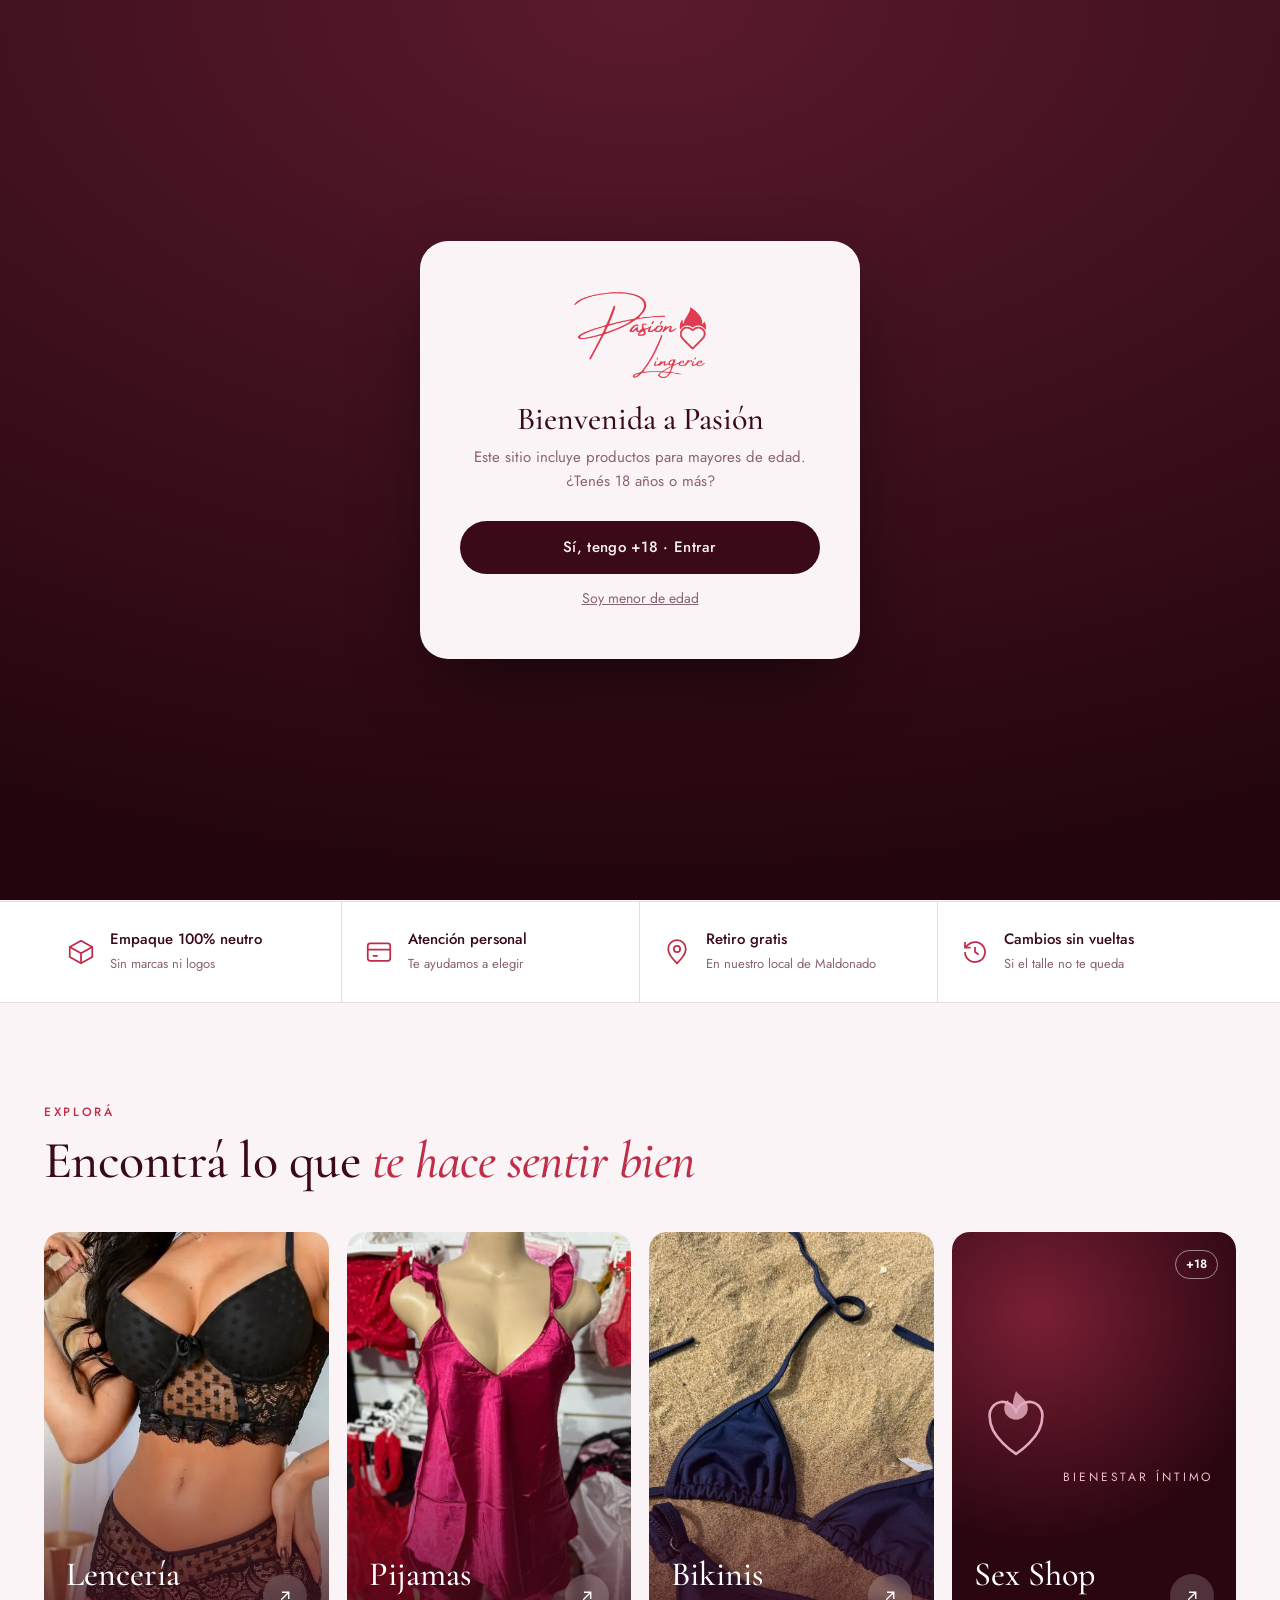
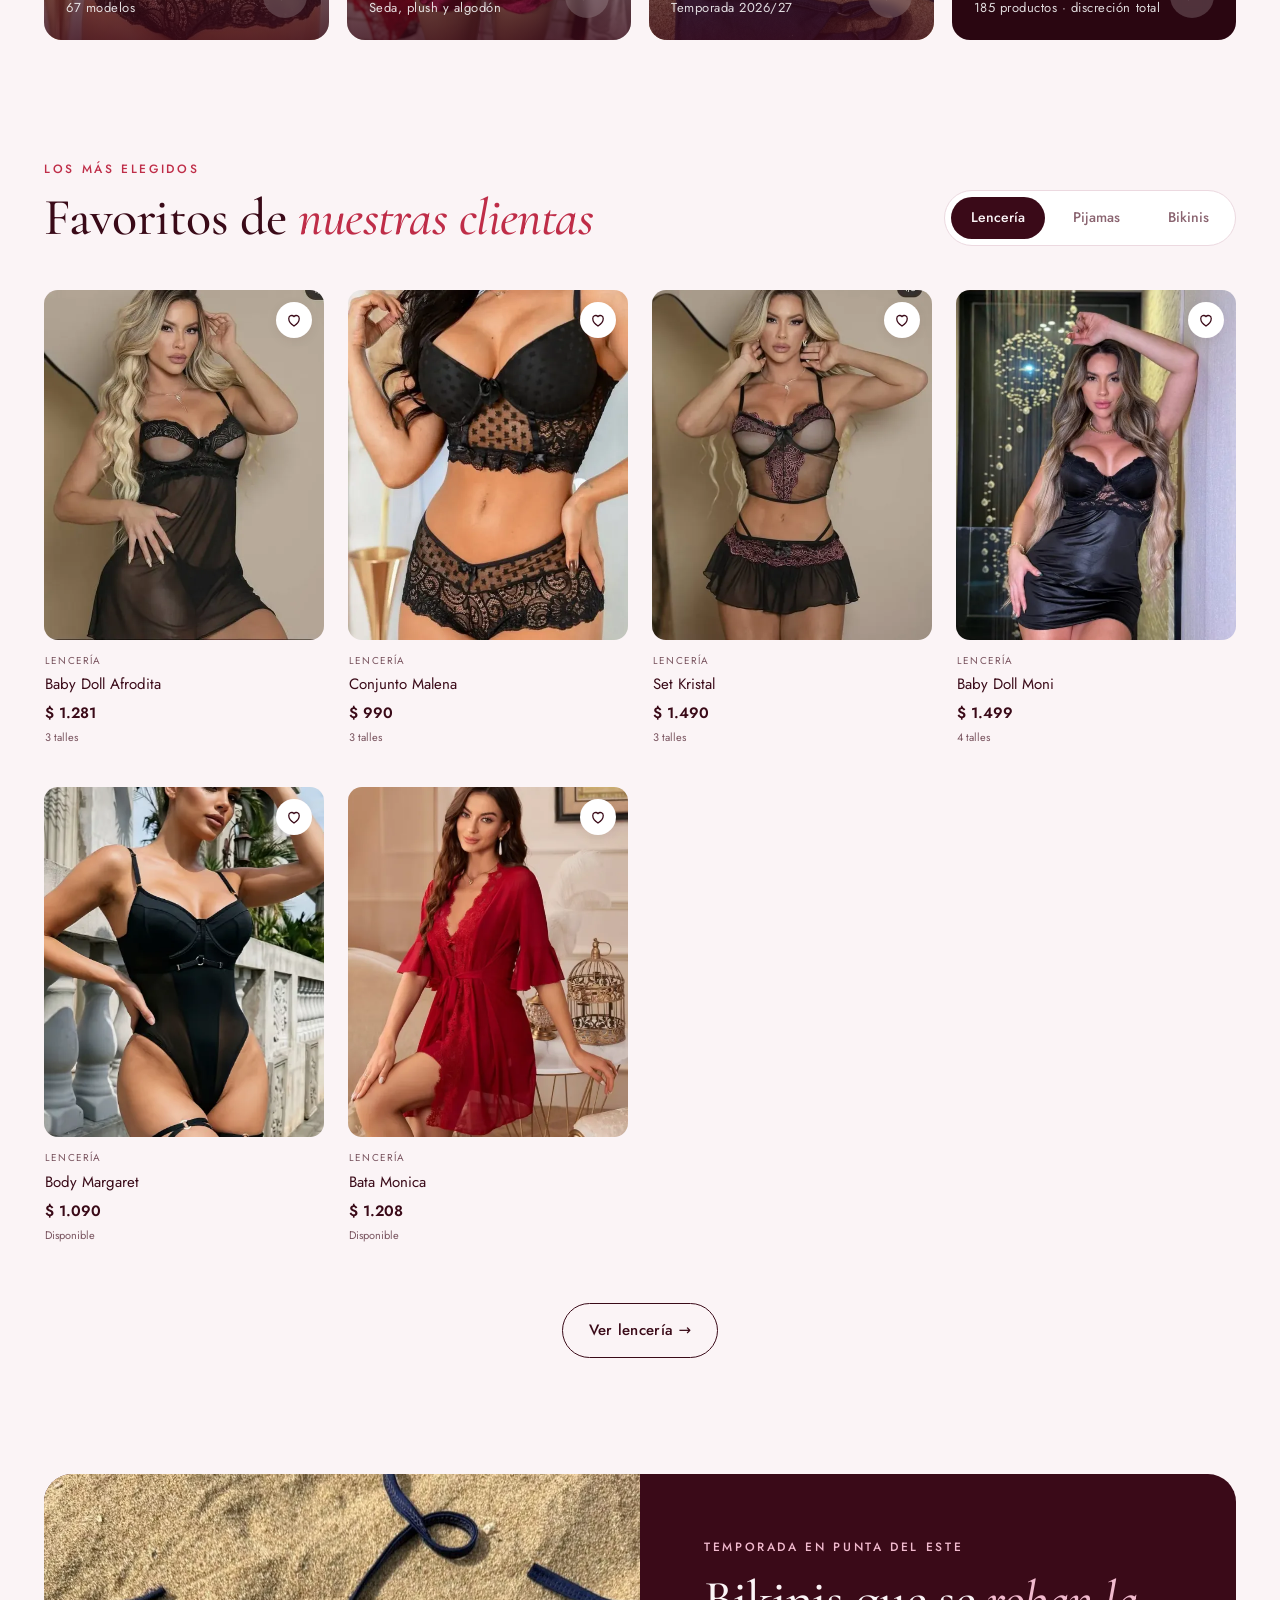
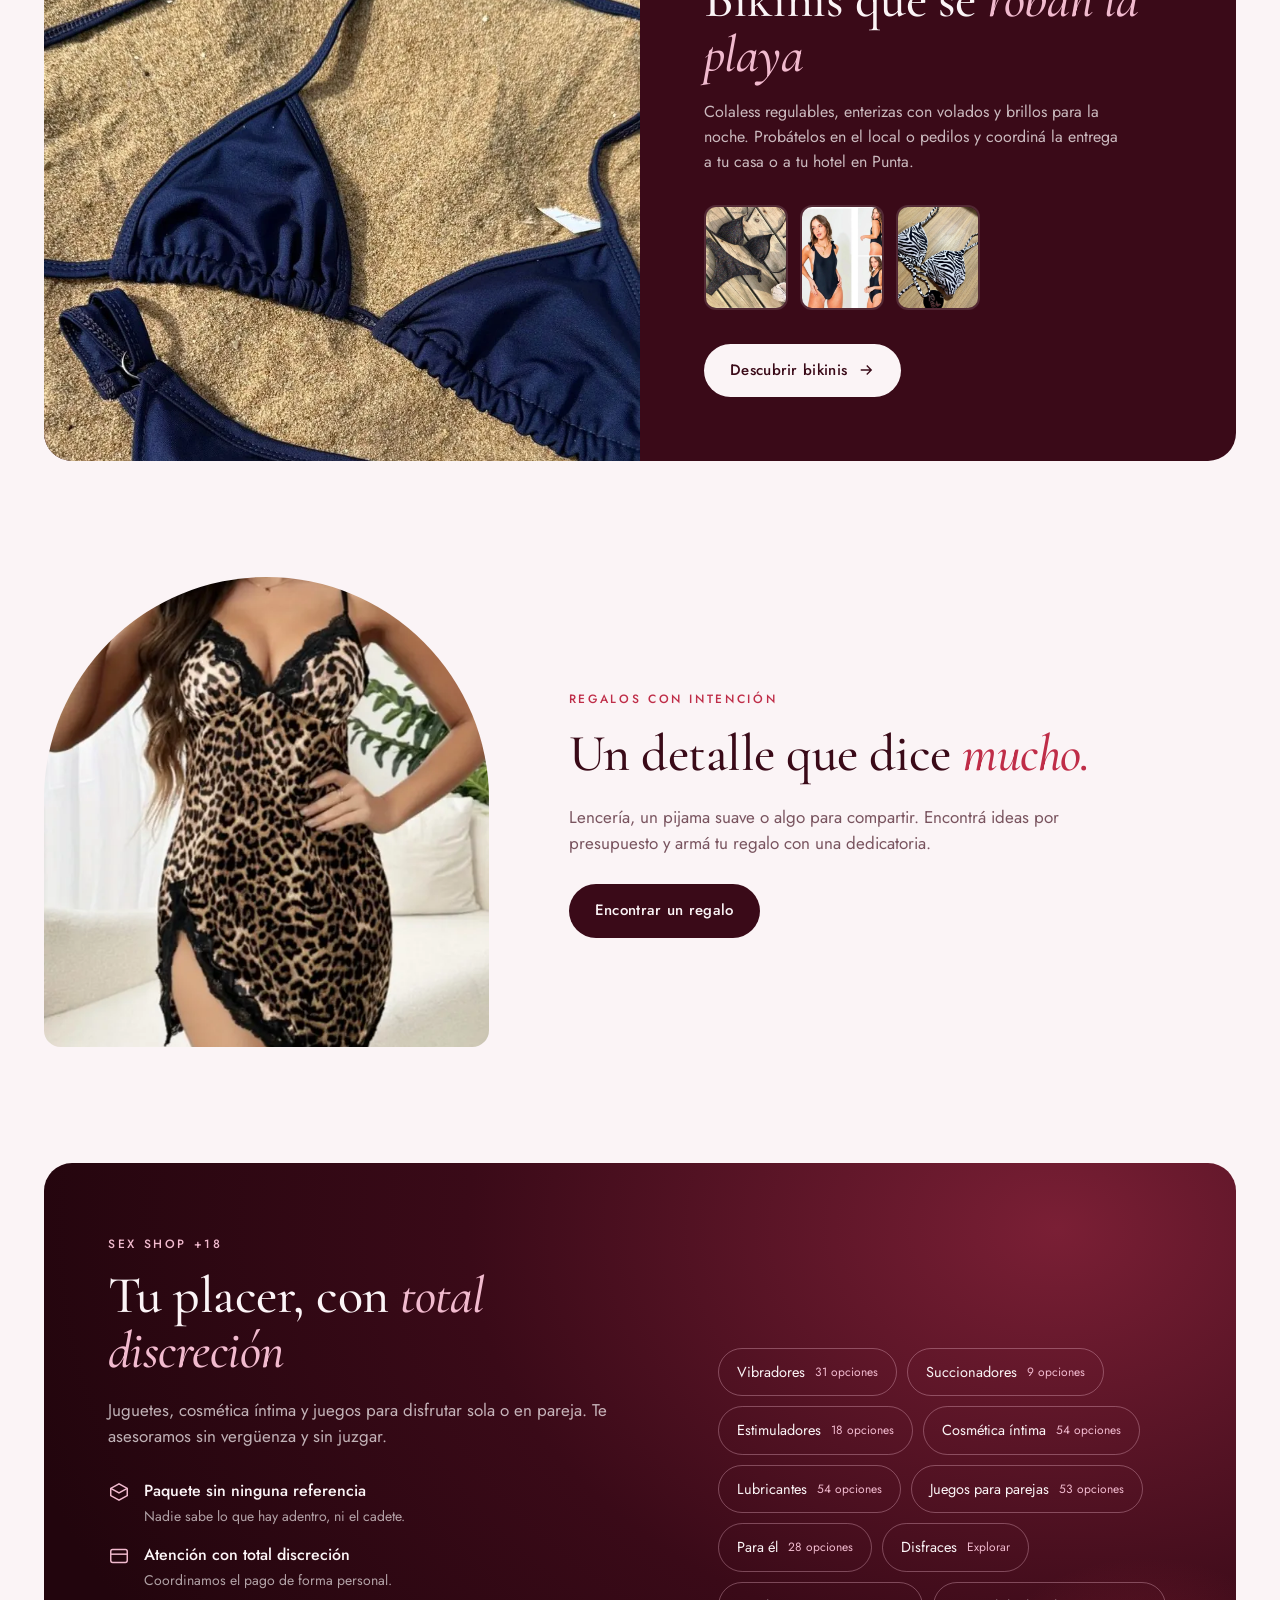
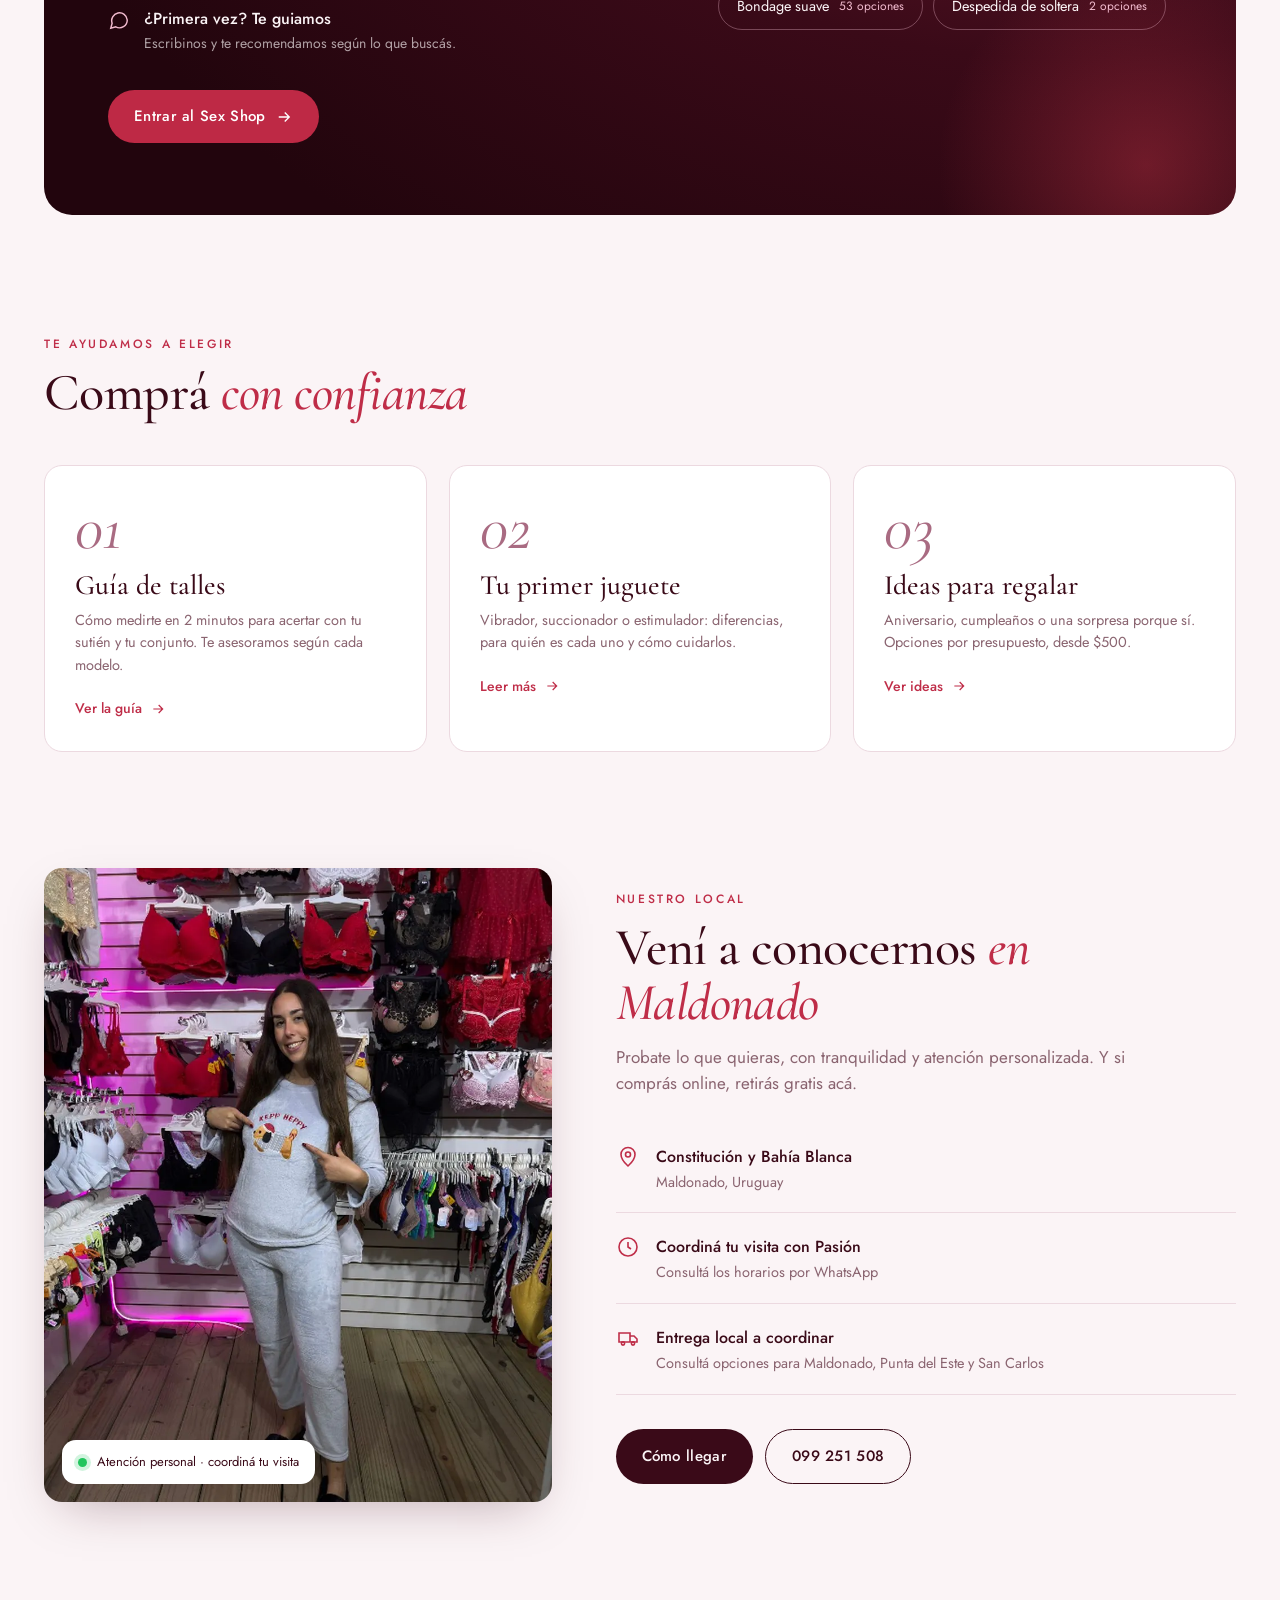
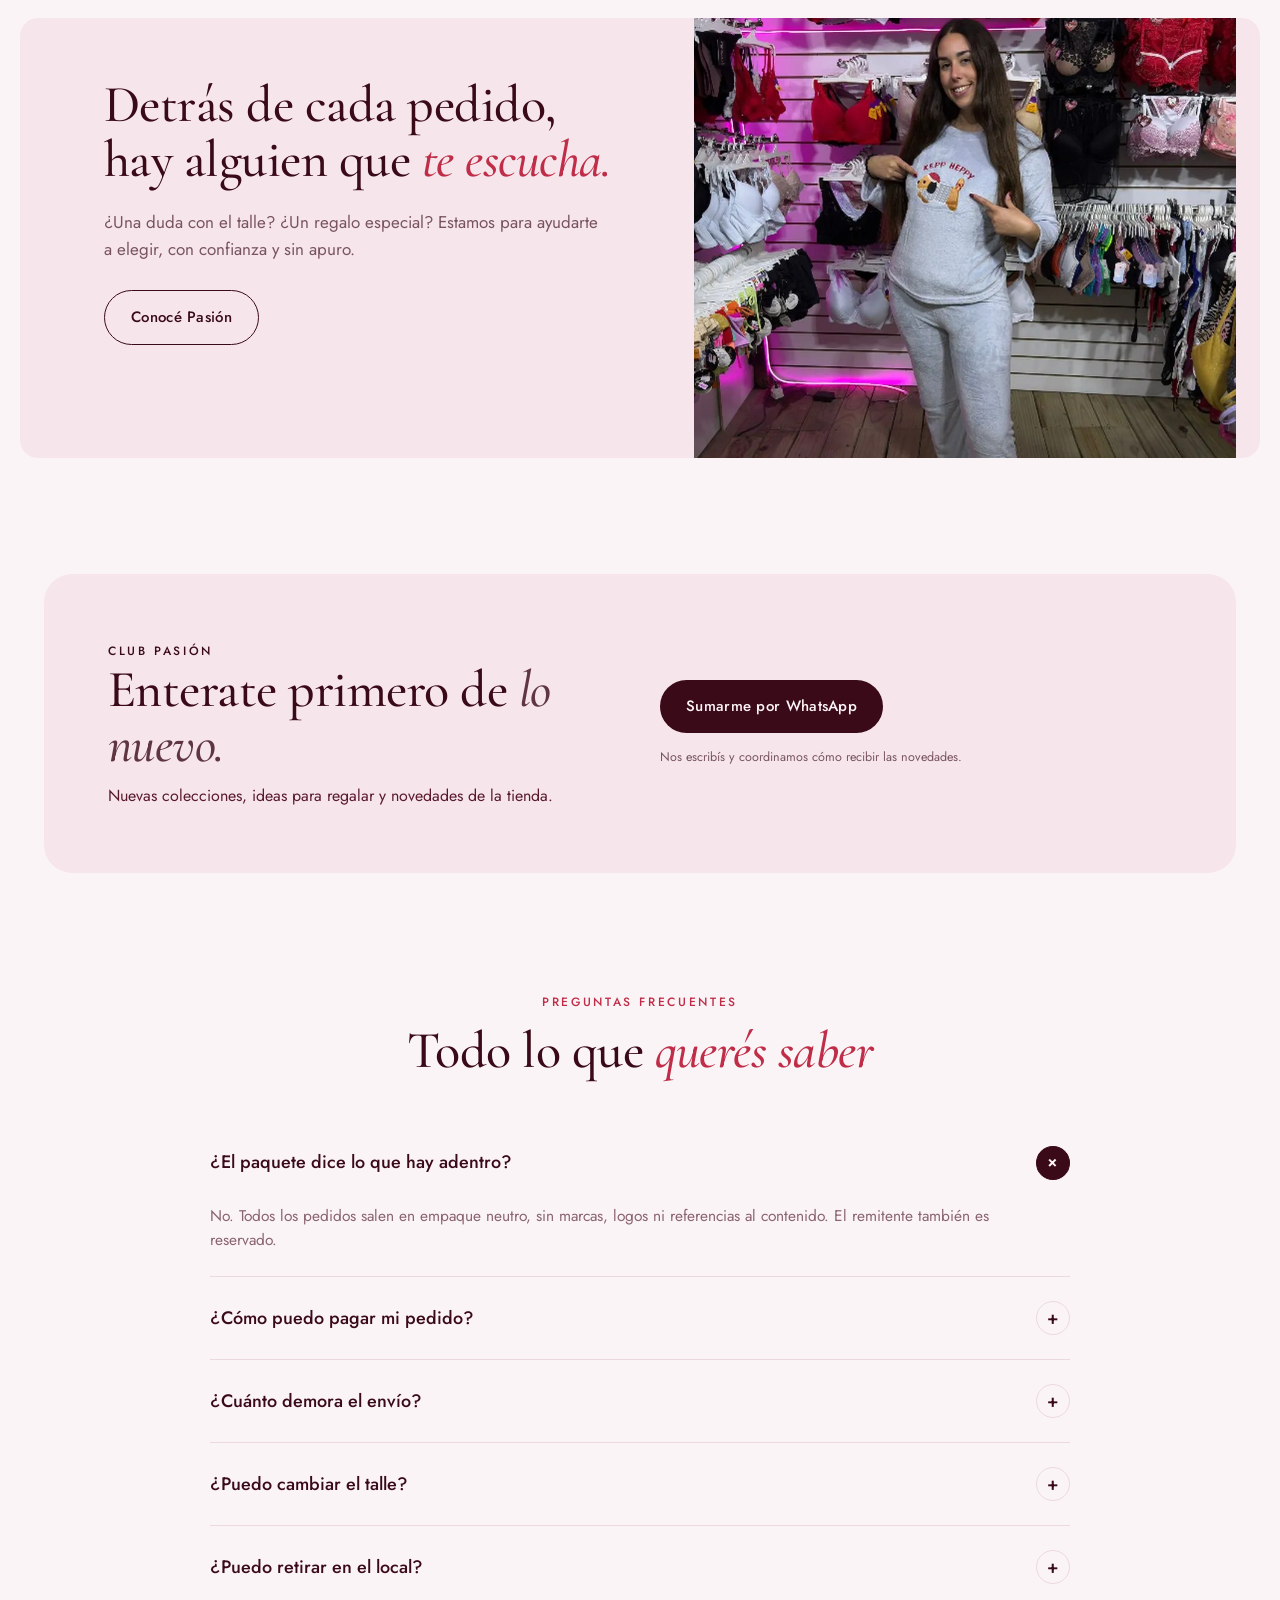
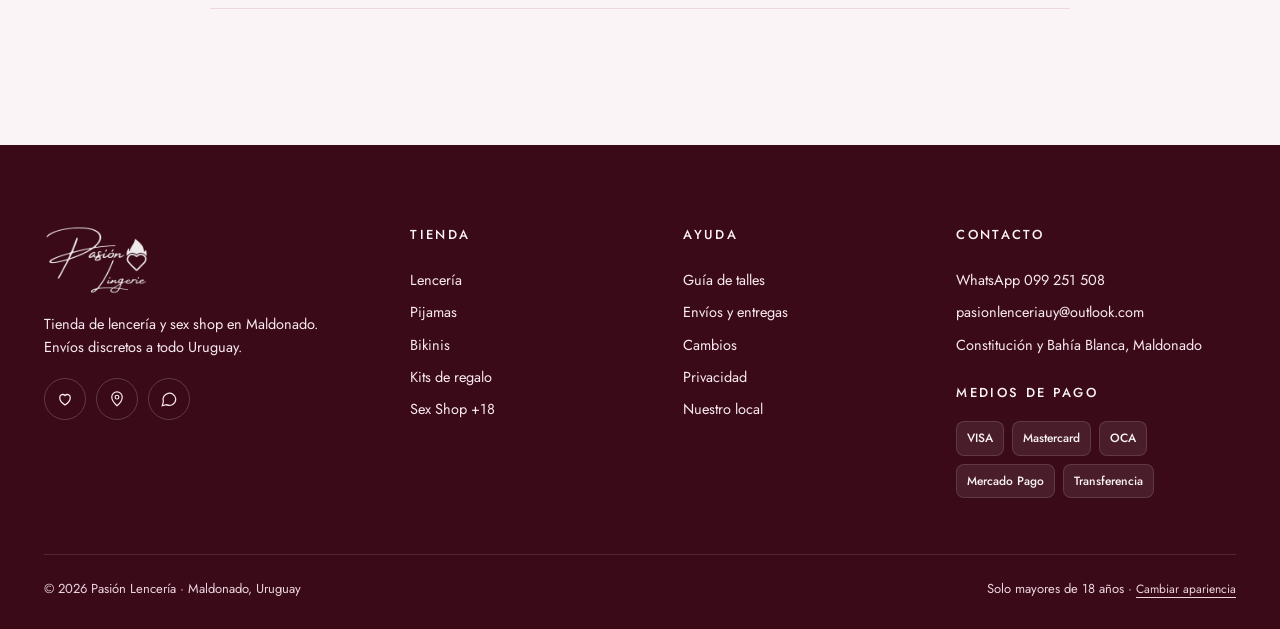
==== commit b4c90355: "Complete Pasion storefront with local catalog, product pages and checkout" ====
--- a/index.html
+++ b/index.html
@@ -1,424 +1,23 @@
 <!DOCTYPE html>
 <html lang="es-UY">
 <head>
+<script>try{document.documentElement.dataset.theme=localStorage.getItem("pasion-theme")||(matchMedia("(prefers-color-scheme: dark)").matches?"dark":"light")}catch(e){}</script>
 <meta charset="utf-8">
+<link rel="icon" type="image/png" href="/favicon.png">
+<link rel="preload" href="/assets/fonts/brand-3.woff2" as="font" type="font/woff2" crossorigin>
+<link rel="preload" href="/assets/fonts/brand-5.woff2" as="font" type="font/woff2" crossorigin>
 <meta name="viewport" content="width=device-width, initial-scale=1">
 <title>Pasión Lencería | Lencería y Sex Shop en Maldonado y Punta del Este</title>
 <meta name="robots" content="noindex, nofollow">
-<meta name="description" content="Lencería, pijamas, bikinis y sex shop en Maldonado. Envío discreto a todo Uruguay, entrega en el día en Maldonado y Punta del Este y retiro en el local.">
-<link rel="preconnect" href="https://fonts.googleapis.com">
-<link rel="preconnect" href="https://fonts.gstatic.com" crossorigin>
-<link href="https://fonts.googleapis.com/css2?family=Cormorant+Garamond:ital,wght@0,400;0,500;0,600;1,400;1,500&family=Jost:wght@300;400;500;600&display=swap" rel="stylesheet">
-<style>
-:root{
-  --ink:#3a0a18; --ink-2:#5a1a2c; --wine:#7a1f35;
-  --rose:#e03c50; --rose-2:#c92f43;
-  --blush:#fbf4f6; --blush-2:#f6e6eb; --pink:#f1bace;
-  --gold:#b98d7f; --line:#ecd9e0; --muted:#8a6470;
-  --white:#fff;
-  --serif:"Cormorant Garamond",Georgia,serif;
-  --sans:"Jost",system-ui,-apple-system,Segoe UI,Roboto,sans-serif;
-  --r:18px; --shadow:0 18px 50px -20px rgba(58,10,24,.35);
-}
-*{box-sizing:border-box;margin:0;padding:0}
-html{scroll-behavior:smooth}
-body{font-family:var(--sans);color:var(--ink);background:var(--blush);font-weight:400;line-height:1.55;-webkit-font-smoothing:antialiased;overflow-x:hidden}
-img{display:block;max-width:100%}
-a{color:inherit;text-decoration:none}
-button{font:inherit;color:inherit;background:none;border:0;cursor:pointer}
-.wrap{max-width:1240px;margin:0 auto;padding:0 24px}
-.eyebrow{font-size:12px;letter-spacing:.22em;text-transform:uppercase;font-weight:500;color:var(--rose)}
-.h2{font-family:var(--serif);font-weight:500;font-size:clamp(34px,4.2vw,52px);line-height:1.05;letter-spacing:-.01em}
-.h2 em{font-style:italic;color:var(--rose)}
-.lead{color:var(--muted);font-size:17px;max-width:560px}
-.btn{display:inline-flex;align-items:center;gap:10px;padding:15px 26px;border-radius:999px;font-weight:500;font-size:15px;letter-spacing:.02em;transition:transform .25s,background .25s,box-shadow .25s}
-.btn-primary{background:var(--ink);color:var(--blush)}
-.btn-primary:hover{background:var(--wine);transform:translateY(-2px);box-shadow:var(--shadow)}
-.btn-ghost{border:1.5px solid var(--ink);color:var(--ink)}
-.btn-ghost:hover{background:var(--ink);color:var(--blush)}
-.btn-rose{background:var(--rose);color:#fff}
-.btn-rose:hover{background:var(--rose-2);transform:translateY(-2px)}
-.sec{padding:96px 0}
-.sec-head{display:flex;justify-content:space-between;align-items:flex-end;gap:24px;margin-bottom:44px;flex-wrap:wrap}
-.sec-head .lead{margin-top:12px}
-
-/* announcement */
-.announce{background:var(--ink);color:var(--blush);font-size:13px;letter-spacing:.06em;height:38px;overflow:hidden;position:relative}
-.announce-track{display:flex;flex-direction:column;animation:ann 12s infinite}
-.announce-track span{height:38px;display:flex;align-items:center;justify-content:center;gap:8px;padding:0 16px;text-align:center}
-.announce b{color:var(--pink);font-weight:500}
-@keyframes ann{0%,28%{transform:translateY(0)}33%,61%{transform:translateY(-38px)}66%,94%{transform:translateY(-76px)}100%{transform:translateY(0)}}
-
-/* header */
-header{position:sticky;top:0;z-index:40;background:rgba(251,244,246,.88);backdrop-filter:saturate(1.4) blur(14px);-webkit-backdrop-filter:saturate(1.4) blur(14px);border-bottom:1px solid transparent;transition:border-color .3s}
-header.scrolled{border-bottom-color:var(--line)}
-.nav{display:grid;grid-template-columns:1fr auto 1fr;align-items:center;height:84px}
-.nav-links{display:flex;gap:30px;font-size:14px;letter-spacing:.04em}
-.nav-links a{position:relative;padding:6px 0}
-.nav-links a::after{content:"";position:absolute;left:0;bottom:0;height:1.5px;width:0;background:var(--rose);transition:width .3s}
-.nav-links a:hover::after{width:100%}
-.nav-links .adult{color:var(--rose);font-weight:500}
-.logo img{height:58px;width:auto}
-.nav-icons{display:flex;justify-content:flex-end;gap:6px}
-.icon-btn{width:44px;height:44px;border-radius:50%;display:grid;place-items:center;position:relative;transition:background .2s}
-.icon-btn:hover{background:var(--blush-2)}
-.icon-btn svg{width:21px;height:21px}
-.cart-count{position:absolute;top:4px;right:2px;min-width:18px;height:18px;border-radius:9px;background:var(--rose);color:#fff;font-size:11px;font-weight:600;display:grid;place-items:center;padding:0 5px;transform:scale(0);transition:transform .3s cubic-bezier(.3,1.6,.5,1)}
-.cart-count.show{transform:scale(1)}
-.burger{display:none}
-
-/* hero */
-.hero{position:relative;overflow:hidden}
-.hero-grid{display:grid;grid-template-columns:1.05fr .95fr;gap:56px;align-items:center;min-height:calc(100vh - 122px);max-height:860px;padding:40px 0 64px}
-.hero h1{font-family:var(--serif);font-weight:400;font-size:clamp(46px,6.4vw,92px);line-height:.98;letter-spacing:-.02em;margin:22px 0 26px}
-.hero h1 em{font-style:italic;color:var(--rose)}
-.hero .quote{font-family:var(--serif);font-style:italic;font-size:21px;color:var(--ink-2);border-left:2px solid var(--pink);padding-left:16px;margin-bottom:34px;max-width:460px}
-.hero-ctas{display:flex;gap:12px;flex-wrap:wrap}
-.hero-meta{display:flex;gap:28px;margin-top:44px;flex-wrap:wrap}
-.hero-meta div{font-size:13px;color:var(--muted);line-height:1.35}
-.hero-meta strong{display:block;font-family:var(--serif);font-size:30px;color:var(--ink);font-weight:500}
-.hero-visual{position:relative;justify-self:end;width:100%;max-width:520px}
-.hero-img{border-radius:260px 260px var(--r) var(--r);overflow:hidden;aspect-ratio:4/5;box-shadow:var(--shadow)}
-.hero-img img{width:100%;height:100%;object-fit:cover;transform:scale(1.04);animation:zoom 14s ease-out forwards}
-@keyframes zoom{to{transform:scale(1)}}
-.float-card{position:absolute;background:var(--white);border-radius:16px;box-shadow:var(--shadow);padding:14px 18px;display:flex;align-items:center;gap:12px;font-size:13px}
-.float-card .dot{width:38px;height:38px;border-radius:50%;background:var(--blush-2);display:grid;place-items:center;flex:none}
-.float-card .dot svg{width:19px;height:19px;color:var(--rose)}
-.float-card strong{display:block;font-size:14px;font-weight:600}
-.fc-1{left:-44px;bottom:90px;animation:bob 6s ease-in-out infinite}
-.fc-2{right:-24px;top:70px;animation:bob 6s ease-in-out infinite 1.5s}
-@keyframes bob{50%{transform:translateY(-10px)}}
-.hero-blob{position:absolute;right:-180px;top:-120px;width:640px;height:640px;border-radius:50%;background:radial-gradient(circle,rgba(241,186,206,.55),rgba(241,186,206,0) 68%);z-index:-1}
-
-/* trust */
-.trust{background:var(--white);border-top:1px solid var(--line);border-bottom:1px solid var(--line)}
-.trust-grid{display:grid;grid-template-columns:repeat(4,1fr)}
-.trust-item{display:flex;gap:14px;align-items:center;padding:26px 22px;border-right:1px solid var(--line)}
-.trust-item:last-child{border-right:0}
-.trust-item svg{width:30px;height:30px;color:var(--rose);flex:none;stroke-width:1.4}
-.trust-item strong{display:block;font-size:15px;font-weight:500}
-.trust-item span{font-size:13px;color:var(--muted)}
-
-/* categories */
-.cats{display:grid;grid-template-columns:repeat(4,1fr);gap:18px}
-.cat{position:relative;border-radius:var(--r);overflow:hidden;aspect-ratio:3/4.3;isolation:isolate;color:#fff}
-.cat img{position:absolute;inset:0;width:100%;height:100%;object-fit:cover;transition:transform .8s cubic-bezier(.2,.7,.2,1);z-index:-2}
-.cat::after{content:"";position:absolute;inset:0;background:linear-gradient(180deg,rgba(58,10,24,0) 45%,rgba(58,10,24,.82));z-index:-1}
-.cat:hover img{transform:scale(1.07)}
-.cat-body{position:absolute;left:22px;right:22px;bottom:22px;display:flex;justify-content:space-between;align-items:flex-end}
-.cat h3{font-family:var(--serif);font-weight:500;font-size:34px;line-height:1}
-.cat small{display:block;font-size:13px;opacity:.85;margin-top:6px;letter-spacing:.04em}
-.cat .arrow{width:44px;height:44px;border-radius:50%;background:rgba(255,255,255,.18);backdrop-filter:blur(6px);display:grid;place-items:center;transition:background .3s}
-.cat:hover .arrow{background:var(--rose)}
-.cat .arrow svg{width:18px;height:18px}
-.cat.adult{background:radial-gradient(120% 80% at 30% 20%,#7a1f35,#2a0611 70%);display:flex;align-items:center;justify-content:center}
-.cat.adult::after{display:none}
-.cat.adult .mark{text-align:center}
-.cat.adult .mark svg{width:84px;height:84px;color:var(--pink);opacity:.9;margin:0 auto 14px}
-.cat.adult .mark span{font-size:12px;letter-spacing:.24em;text-transform:uppercase;color:var(--pink)}
-.age-pill{position:absolute;top:18px;right:18px;font-size:12px;font-weight:600;border:1px solid rgba(255,255,255,.5);border-radius:999px;padding:4px 10px}
-
-/* products */
-.tabs{display:flex;gap:8px;background:var(--white);border:1px solid var(--line);padding:6px;border-radius:999px}
-.tab{padding:10px 20px;border-radius:999px;font-size:14px;font-weight:500;color:var(--muted);transition:all .25s}
-.tab.active{background:var(--ink);color:var(--blush)}
-.grid{display:grid;grid-template-columns:repeat(4,1fr);gap:22px}
-.card{background:var(--white);border-radius:var(--r);overflow:hidden;transition:transform .35s,box-shadow .35s;animation:fadeUp .5s both}
-.card:hover{transform:translateY(-6px);box-shadow:var(--shadow)}
-@keyframes fadeUp{from{opacity:0;transform:translateY(18px)}}
-.card-img{position:relative;aspect-ratio:4/5;overflow:hidden;background:var(--blush-2)}
-.card-img img{width:100%;height:100%;object-fit:cover;transition:transform .8s}
-.card:hover .card-img img{transform:scale(1.05)}
-.badge{position:absolute;top:14px;left:14px;background:var(--white);color:var(--ink);font-size:11px;letter-spacing:.12em;text-transform:uppercase;font-weight:600;padding:6px 11px;border-radius:999px}
-.badge.hot{background:var(--rose);color:#fff}
-.fav{position:absolute;top:10px;right:10px;width:38px;height:38px;border-radius:50%;background:rgba(255,255,255,.9);display:grid;place-items:center;transition:transform .2s}
-.fav svg{width:18px;height:18px}
-.fav.on{color:var(--rose)}
-.fav.on svg{fill:currentColor}
-.fav:active{transform:scale(.85)}
-.quick{position:absolute;left:12px;right:12px;bottom:12px;background:var(--ink);color:var(--blush);border-radius:999px;padding:13px;font-size:14px;font-weight:500;display:flex;justify-content:center;gap:8px;align-items:center;transform:translateY(130%);transition:transform .35s cubic-bezier(.2,.7,.2,1),background .2s}
-.card:hover .quick{transform:none}
-.quick:hover{background:var(--rose)}
-.quick svg{width:17px;height:17px}
-.card-body{padding:16px 18px 20px}
-.card-body h4{font-weight:500;font-size:15.5px;margin-bottom:4px}
-.price{display:flex;align-items:baseline;gap:10px}
-.price b{font-family:var(--serif);font-size:24px;font-weight:600}
-.price s{color:var(--muted);font-size:14px}
-.price-note{font-size:12.5px;color:var(--muted);margin-top:2px}
-.see-all{display:flex;justify-content:center;margin-top:46px}
-
-/* editorial banner */
-.editorial{position:relative;border-radius:28px;overflow:hidden;display:grid;grid-template-columns:1fr 1fr;background:var(--ink);color:var(--blush);min-height:520px}
-.editorial-img{position:relative}
-.editorial-img img{position:absolute;inset:0;width:100%;height:100%;object-fit:cover}
-.editorial-body{padding:64px;display:flex;flex-direction:column;justify-content:center}
-.editorial-body .eyebrow{color:var(--pink)}
-.editorial-body .h2{margin:16px 0 18px}
-.editorial-body .h2 em{color:var(--pink)}
-.editorial-body p{color:rgba(251,244,246,.75);max-width:420px;margin-bottom:30px}
-.mini-row{display:flex;gap:12px;margin-bottom:34px}
-.mini{width:84px;border-radius:12px;overflow:hidden;aspect-ratio:4/5;border:2px solid rgba(255,255,255,.12)}
-.mini img{width:100%;height:100%;object-fit:cover}
-.editorial .btn-primary{background:var(--blush);color:var(--ink);align-self:flex-start}
-.editorial .btn-primary:hover{background:var(--pink)}
-
-/* kits */
-.kits{display:grid;grid-template-columns:repeat(3,1fr);gap:22px}
-.kit{background:var(--white);border-radius:var(--r);padding:30px;border:1px solid var(--line);display:flex;flex-direction:column;transition:transform .3s,box-shadow .3s}
-.kit:hover{transform:translateY(-5px);box-shadow:var(--shadow)}
-.kit-top{display:flex;justify-content:space-between;align-items:flex-start;margin-bottom:18px}
-.kit-ico{width:56px;height:56px;border-radius:16px;background:var(--blush-2);display:grid;place-items:center}
-.kit-ico svg{width:28px;height:28px;color:var(--rose)}
-.save{font-size:12px;font-weight:600;background:#fde8ec;color:var(--rose-2);padding:5px 10px;border-radius:999px}
-.kit h3{font-family:var(--serif);font-size:30px;font-weight:500;line-height:1.05;margin-bottom:8px}
-.kit p{color:var(--muted);font-size:14.5px;margin-bottom:18px}
-.kit ul{list-style:none;margin-bottom:24px;flex:1}
-.kit li{display:flex;justify-content:space-between;font-size:14px;padding:9px 0;border-bottom:1px dashed var(--line)}
-.kit li span:last-child{color:var(--muted)}
-.kit-foot{display:flex;justify-content:space-between;align-items:center}
-.kit-foot .price b{font-size:30px}
-.kit.custom{background:var(--ink);color:var(--blush);border-color:var(--ink)}
-.kit.custom p{color:rgba(251,244,246,.7)}
-.kit.custom .kit-ico{background:rgba(255,255,255,.08)}
-.kit.custom .kit-ico svg{color:var(--pink)}
-
-/* adult band */
-.adult-band{background:radial-gradient(90% 120% at 85% 10%,#7a1f35 0%,#3a0a18 55%,#22050d 100%);color:var(--blush);border-radius:28px;padding:72px 64px;display:grid;grid-template-columns:1.1fr .9fr;gap:56px;position:relative;overflow:hidden}
-.adult-band .eyebrow{color:var(--pink)}
-.adult-band .h2{margin:16px 0 18px}
-.adult-band .h2 em{color:var(--pink)}
-.adult-band p.lead{color:rgba(251,244,246,.72)}
-.disc{display:grid;gap:14px;margin:30px 0 34px}
-.disc>div{display:flex;gap:14px;align-items:flex-start}
-.disc svg{width:22px;height:22px;color:var(--pink);flex:none;margin-top:2px}
-.disc strong{display:block;font-weight:500}
-.disc span{font-size:14px;color:rgba(251,244,246,.65)}
-.chips{display:flex;flex-wrap:wrap;gap:10px;align-content:center}
-.chip{border:1px solid rgba(241,186,206,.35);border-radius:999px;padding:12px 18px;font-size:14.5px;display:flex;gap:10px;align-items:center;transition:all .25s}
-.chip small{color:var(--pink);font-size:12px}
-.chip:hover{background:var(--pink);color:var(--ink);border-color:var(--pink)}
-.chip:hover small{color:var(--ink)}
-.adult-band .btn-rose{align-self:flex-start}
-.adult-glow{position:absolute;width:420px;height:420px;border-radius:50%;background:radial-gradient(circle,rgba(224,60,80,.35),transparent 70%);right:-120px;bottom:-160px}
-
-/* guides */
-.guides{display:grid;grid-template-columns:repeat(3,1fr);gap:22px}
-.guide{border-radius:var(--r);padding:30px;background:var(--white);border:1px solid var(--line);position:relative;overflow:hidden;transition:transform .3s}
-.guide:hover{transform:translateY(-4px)}
-.guide .num{font-family:var(--serif);font-size:64px;line-height:1;color:var(--pink);font-style:italic}
-.guide h3{font-family:var(--serif);font-size:28px;font-weight:500;margin:10px 0 8px;line-height:1.1}
-.guide p{color:var(--muted);font-size:14.5px;margin-bottom:20px}
-.guide a{font-weight:500;font-size:14px;display:inline-flex;gap:8px;align-items:center;color:var(--rose)}
-.guide a svg{width:16px;height:16px;transition:transform .25s}
-.guide:hover a svg{transform:translateX(4px)}
-
-/* local */
-.local{display:grid;grid-template-columns:.9fr 1.1fr;gap:64px;align-items:center}
-.local-img{border-radius:var(--r);overflow:hidden;aspect-ratio:4/5;position:relative;box-shadow:var(--shadow)}
-.local-img img{width:100%;height:100%;object-fit:cover}
-.local-tag{position:absolute;left:18px;bottom:18px;background:var(--white);border-radius:14px;padding:12px 16px;font-size:13px;display:flex;gap:10px;align-items:center}
-.local-tag i{width:9px;height:9px;border-radius:50%;background:#22c55e;box-shadow:0 0 0 4px rgba(34,197,94,.2)}
-.info-list{display:grid;gap:4px;margin:30px 0 34px}
-.info{display:flex;gap:16px;padding:18px 0;border-bottom:1px solid var(--line)}
-.info svg{width:24px;height:24px;color:var(--rose);flex:none}
-.info strong{display:block;font-weight:500}
-.info span{color:var(--muted);font-size:14.5px}
-.local .btns{display:flex;gap:12px;flex-wrap:wrap}
-
-/* reviews */
-.reviews{display:grid;grid-template-columns:repeat(3,1fr);gap:22px}
-.review{background:var(--white);border-radius:var(--r);padding:30px;border:1px solid var(--line);position:relative}
-.stars{color:#e8a23a;letter-spacing:3px;font-size:16px;margin-bottom:14px}
-.review p{font-family:var(--serif);font-size:21px;line-height:1.35;margin-bottom:20px}
-.review .who{display:flex;align-items:center;gap:12px;font-size:14px}
-.review .av{width:40px;height:40px;border-radius:50%;background:var(--blush-2);display:grid;place-items:center;font-weight:600;color:var(--rose)}
-.review .who span{color:var(--muted);font-size:13px;display:block}
-.verified{font-size:12px;color:#15803d;display:flex;align-items:center;gap:5px;margin-top:2px}
-.sample{position:absolute;top:16px;right:16px;font-size:10.5px;letter-spacing:.1em;text-transform:uppercase;color:var(--muted);border:1px dashed var(--line);padding:3px 8px;border-radius:999px}
-.rating-sum{display:flex;align-items:center;gap:16px}
-.rating-sum b{font-family:var(--serif);font-size:56px;font-weight:500;line-height:1}
-.rating-sum div{font-size:14px;color:var(--muted)}
-
-/* newsletter */
-.news{background:var(--pink);border-radius:28px;padding:64px;display:grid;grid-template-columns:1fr 1fr;gap:40px;align-items:center;position:relative;overflow:hidden}
-.news .h2 em{color:var(--ink);opacity:.8}
-.news p{color:var(--ink-2);margin-top:12px}
-.news form{display:flex;background:var(--white);border-radius:999px;padding:6px;box-shadow:0 10px 30px -15px rgba(58,10,24,.4)}
-.news input{flex:1;border:0;background:none;padding:0 20px;font:inherit;font-size:15px;color:var(--ink);outline:none;min-width:0}
-.news small{display:block;margin-top:12px;font-size:12.5px;color:var(--ink-2)}
-.big-ten{position:absolute;right:-10px;bottom:-70px;font-family:var(--serif);font-style:italic;font-size:240px;line-height:1;color:rgba(255,255,255,.35);pointer-events:none}
-
-/* faq */
-.faq{max-width:860px;margin:0 auto}
-.q{border-bottom:1px solid var(--line)}
-.q button{width:100%;text-align:left;padding:24px 0;display:flex;justify-content:space-between;gap:20px;align-items:center;font-size:18px;font-weight:500}
-.q .plus{width:34px;height:34px;border-radius:50%;border:1px solid var(--line);display:grid;place-items:center;flex:none;transition:transform .3s,background .3s}
-.q.open .plus{transform:rotate(45deg);background:var(--ink);color:var(--blush);border-color:var(--ink)}
-.q .a{display:grid;grid-template-rows:0fr;transition:grid-template-rows .35s}
-.q.open .a{grid-template-rows:1fr}
-.q .a>div{overflow:hidden;color:var(--muted);font-size:15.5px}
-.q .a>div p{padding:0 50px 24px 0}
-
-/* footer */
-footer{background:var(--ink);color:rgba(251,244,246,.75);padding:80px 0 30px;margin-top:40px}
-.foot{display:grid;grid-template-columns:1.4fr 1fr 1fr 1.2fr;gap:40px}
-.foot h5{color:var(--blush);font-size:13px;letter-spacing:.18em;text-transform:uppercase;font-weight:500;margin-bottom:18px}
-.foot a{display:block;padding:5px 0;font-size:14.5px;transition:color .2s}
-.foot a:hover{color:var(--pink)}
-.foot .flogo{height:70px;width:auto;margin-bottom:18px;filter:brightness(0) invert(1);opacity:.92}
-.foot p{font-size:14.5px;max-width:300px}
-.socials{display:flex;gap:10px;margin-top:20px}
-.socials a{width:42px;height:42px;border-radius:50%;border:1px solid rgba(251,244,246,.2);display:grid;place-items:center;padding:0}
-.socials a:hover{background:var(--blush);color:var(--ink)}
-.socials svg{width:18px;height:18px}
-.pays{display:flex;flex-wrap:wrap;gap:8px;margin-top:10px}
-.pays span{background:rgba(255,255,255,.08);border:1px solid rgba(255,255,255,.12);border-radius:8px;padding:7px 10px;font-size:12px;font-weight:500;color:var(--blush)}
-.foot-bottom{border-top:1px solid rgba(251,244,246,.12);margin-top:56px;padding-top:24px;display:flex;justify-content:space-between;gap:20px;flex-wrap:wrap;font-size:13px}
-
-/* whatsapp fab */
-.wa{position:fixed;right:22px;bottom:22px;z-index:45;display:flex;align-items:center;gap:12px}
-.wa-bubble{background:var(--white);color:var(--ink);padding:12px 16px;border-radius:16px 16px 4px 16px;box-shadow:var(--shadow);font-size:14px;max-width:220px;opacity:0;transform:translateY(10px);transition:all .5s;pointer-events:none}
-.wa-bubble.show{opacity:1;transform:none}
-.wa-bubble strong{display:block;font-size:13px;color:var(--rose)}
-.wa-btn{width:62px;height:62px;border-radius:50%;background:#25d366;display:grid;place-items:center;box-shadow:0 12px 30px -8px rgba(37,211,102,.6);transition:transform .25s;position:relative}
-.wa-btn:hover{transform:scale(1.08)}
-.wa-btn svg{width:32px;height:32px;color:#fff}
-.wa-btn::before{content:"";position:absolute;inset:0;border-radius:50%;border:2px solid #25d366;animation:ping 2.4s infinite}
-@keyframes ping{to{transform:scale(1.5);opacity:0}}
-
-/* cart drawer */
-.overlay{position:fixed;inset:0;background:rgba(34,5,13,.45);backdrop-filter:blur(3px);z-index:60;opacity:0;pointer-events:none;transition:opacity .35s}
-.overlay.show{opacity:1;pointer-events:auto}
-.drawer{position:fixed;top:0;right:0;height:100%;width:min(440px,100%);background:var(--blush);z-index:61;transform:translateX(100%);transition:transform .45s cubic-bezier(.2,.8,.2,1);display:flex;flex-direction:column}
-.drawer.show{transform:none}
-.dr-head{display:flex;justify-content:space-between;align-items:center;padding:22px 24px;border-bottom:1px solid var(--line)}
-.dr-head h3{font-family:var(--serif);font-size:30px;font-weight:500}
-.ship{padding:18px 24px;background:var(--white);border-bottom:1px solid var(--line);font-size:14px}
-.bar{height:7px;border-radius:9px;background:var(--blush-2);margin-top:10px;overflow:hidden}
-.bar i{display:block;height:100%;background:linear-gradient(90deg,var(--pink),var(--rose));border-radius:9px;transition:width .6s}
-.dr-items{flex:1;overflow:auto;padding:10px 24px}
-.dr-item{display:grid;grid-template-columns:76px 1fr auto;gap:14px;padding:16px 0;border-bottom:1px solid var(--line);align-items:center}
-.dr-item img{width:76px;height:95px;object-fit:cover;border-radius:10px}
-.dr-item h5{font-size:15px;font-weight:500}
-.qty{display:inline-flex;align-items:center;border:1px solid var(--line);border-radius:999px;margin-top:8px;background:var(--white)}
-.qty button{width:30px;height:30px;font-size:16px}
-.qty span{min-width:22px;text-align:center;font-size:14px}
-.dr-item .p{font-family:var(--serif);font-size:20px;font-weight:600}
-.empty{text-align:center;padding:60px 10px;color:var(--muted)}
-.empty svg{width:52px;height:52px;margin:0 auto 14px;color:var(--pink)}
-.dr-foot{padding:22px 24px;border-top:1px solid var(--line);background:var(--white)}
-.dr-total{display:flex;justify-content:space-between;align-items:baseline;margin-bottom:6px}
-.dr-total b{font-family:var(--serif);font-size:30px}
-.dr-note{font-size:12.5px;color:var(--muted);margin-bottom:16px;display:flex;gap:6px;align-items:center}
-.dr-note svg{width:14px;height:14px}
-.dr-foot .btn{width:100%;justify-content:center}
-.dr-foot .btn+.btn{margin-top:10px}
-
-/* age gate */
-.gate{position:fixed;inset:0;z-index:100;background:radial-gradient(120% 100% at 50% 0%,#5a1a2c,#22050d);display:grid;place-items:center;padding:24px;transition:opacity .5s}
-.gate.hide{opacity:0;pointer-events:none}
-.gate-box{background:var(--blush);border-radius:28px;padding:48px 40px;max-width:440px;width:100%;text-align:center;box-shadow:0 30px 80px -20px rgba(0,0,0,.6);animation:pop .6s cubic-bezier(.2,1.2,.4,1)}
-@keyframes pop{from{opacity:0;transform:scale(.92) translateY(20px)}}
-.gate-box img{height:92px;width:auto;margin:0 auto 20px}
-.gate-box h2{font-family:var(--serif);font-weight:500;font-size:32px;line-height:1.1;margin-bottom:10px}
-.gate-box p{color:var(--muted);font-size:15px;margin-bottom:28px}
-.gate-box .btn{width:100%;justify-content:center}
-.gate-box .no{margin-top:14px;font-size:14px;color:var(--muted);text-decoration:underline}
-
-/* toast */
-.toast{position:fixed;left:50%;bottom:28px;transform:translate(-50%,160%);opacity:0;white-space:nowrap;max-width:calc(100vw - 32px);background:var(--ink);color:var(--blush);padding:14px 22px;border-radius:999px;font-size:14px;z-index:70;display:flex;gap:10px;align-items:center;transition:transform .45s cubic-bezier(.2,1.2,.4,1);box-shadow:var(--shadow)}
-.toast.show{transform:translate(-50%,0);opacity:1}
-.toast svg{width:18px;height:18px;color:var(--pink)}
-
-/* demo badge */
-.demo-badge{position:fixed;left:18px;bottom:18px;z-index:44;background:rgba(255,255,255,.92);backdrop-filter:blur(8px);border:1px solid var(--line);border-radius:999px;padding:8px 14px 8px 10px;font-size:12px;display:flex;gap:8px;align-items:center;color:var(--muted);box-shadow:0 8px 20px -12px rgba(58,10,24,.4)}
-.demo-badge b{color:var(--ink);font-weight:600;letter-spacing:.06em}
-.demo-badge i{width:8px;height:8px;border-radius:50%;background:var(--rose)}
-
-/* mobile menu */
-.mmenu{position:fixed;inset:0;z-index:62;background:var(--blush);transform:translateX(-100%);transition:transform .45s cubic-bezier(.2,.8,.2,1);padding:24px;display:flex;flex-direction:column}
-.mmenu.show{transform:none}
-.mmenu nav{display:flex;flex-direction:column;margin-top:30px}
-.mmenu nav a{font-family:var(--serif);font-size:38px;padding:10px 0;border-bottom:1px solid var(--line)}
-.mmenu nav a.adult{color:var(--rose)}
-.mmenu .btn{margin-top:auto;justify-content:center}
-
-.reveal{opacity:0;transform:translateY(28px);transition:opacity .9s,transform .9s cubic-bezier(.2,.7,.2,1)}
-.reveal.in{opacity:1;transform:none}
-
-/* responsive */
-@media (max-width:1080px){
-  .nav-links{display:none}
-  .burger{display:grid}
-  .nav{grid-template-columns:auto 1fr auto}
-  .logo{justify-self:center}
-  .grid{grid-template-columns:repeat(3,1fr)}
-  .cats{grid-template-columns:repeat(2,1fr)}
-  .foot{grid-template-columns:1fr 1fr}
-}
-@media (max-width:860px){
-  .sec{padding:68px 0}
-  .hero-grid{grid-template-columns:1fr;min-height:0;max-height:none;gap:40px;padding:28px 0 56px}
-  .hero-visual{justify-self:center;max-width:420px}
-  .fc-1{left:-8px;bottom:40px}
-  .fc-2{right:-8px;top:40px}
-  .trust-grid{grid-template-columns:1fr 1fr}
-  .trust-item:nth-child(2){border-right:0}
-  .trust-item:nth-child(-n+2){border-bottom:1px solid var(--line)}
-  .grid{grid-template-columns:repeat(2,1fr);gap:14px}
-  .editorial{grid-template-columns:1fr}
-  .editorial-img{min-height:380px}
-  .editorial-body{padding:40px 28px}
-  .kits,.guides,.reviews{grid-template-columns:1fr}
-  .adult-band{grid-template-columns:1fr;padding:48px 28px;gap:32px}
-  .local{grid-template-columns:1fr;gap:36px}
-  .news{grid-template-columns:1fr;padding:44px 28px}
-  .big-ten{display:none}
-  .quick{transform:none;padding:10px;font-size:13px}
-  .demo-badge{display:none}
-}
-@media (max-width:520px){
-  .wrap{padding:0 16px}
-  .logo img{height:46px}
-  .nav{height:70px}
-  .hero h1{font-size:46px}
-  .hero-meta{gap:20px}
-  .hero-meta strong{font-size:26px}
-  .cats{gap:12px}
-  .cat h3{font-size:26px}
-  .cat-body{left:14px;right:14px;bottom:14px}
-  .cat .arrow{width:36px;height:36px}
-  .tabs{width:100%;overflow-x:auto}
-  .tab{padding:9px 14px;white-space:nowrap}
-  .card-body{padding:12px 12px 14px}
-  .card-body h4{font-size:14px}
-  .price b{font-size:20px}
-  .quick span{display:none}
-  .quick{left:auto;right:10px;bottom:10px;width:42px;height:42px;padding:0;border-radius:50%}
-  .foot{grid-template-columns:1fr}
-  .news form{flex-direction:column;border-radius:20px;gap:6px}
-  .news input{padding:14px 16px}
-  .news .btn{justify-content:center}
-  .wa-bubble{display:none}
-  .trust-item{padding:18px 14px;gap:10px}
-  .trust-item svg{width:24px;height:24px}
-  .trust-item strong{font-size:14px}
-  .trust-item span{font-size:12px}
-  .q .a>div p{padding-right:0}
-  .badge{font-size:9.5px;padding:5px 8px;top:10px;left:10px;letter-spacing:.08em}
-  .fav{width:32px;height:32px;top:8px;right:8px}
-  .cat.adult .mark{margin-bottom:70px}
-  .cat.adult .mark svg{width:58px;height:58px;margin-bottom:0}
-  .cat.adult .mark span{display:none}
-  .toast{bottom:auto;top:86px;transform:translate(-50%,-30px);font-size:13px}
-  .toast.show{transform:translate(-50%,0)}
-}
-@media (prefers-reduced-motion:reduce){*{animation:none!important;transition:none!important}}
-@media(max-width:480px){.announce-track span{font-size:10px;gap:5px;white-space:nowrap}.announce-track b{white-space:nowrap}}
-</style>
+<meta name="description" content="Lencería, pijamas, bikinis y sex shop en Maldonado. Envío discreto a todo Uruguay y retiro en nuestro local de Maldonado.">
+
+
+
+<link rel="stylesheet" href="/styles/fonts.css">
+<link rel="stylesheet" href="/styles/base.css">
+<link rel="stylesheet" href="/styles/shop.css">
 </head>
-<body>
+<body data-page="home"><a class="skip" href="#main">Saltar al contenido</a>
 
 <!-- AGE GATE -->
 <div class="gate" id="gate" role="dialog" aria-modal="true" aria-labelledby="gate-t">
@@ -434,7 +33,7 @@
 <div class="announce" aria-label="Novedades">
   <div class="announce-track">
     <span>🚚 <b>Envío gratis</b> en compras desde $3.500 a todo Uruguay</span>
-    <span>⚡ <b>Entrega en el día</b> en Maldonado y Punta del Este</span>
+    <span>Retirá tu compra <b>sin costo</b> en nuestro local de Maldonado</span>
     <span>🤍 Empaque <b>100% discreto</b>, sin logos ni referencias</span>
   </div>
 </div>
@@ -442,19 +41,19 @@
 <header id="hdr">
   <div class="wrap nav">
     <div class="nav-links">
-      <a href="#productos">Lencería</a>
-      <a href="#productos">Pijamas</a>
-      <a href="#temporada">Bikinis</a>
-      <a href="#kits">Regalos</a>
-      <a href="#sexshop" class="adult">Sex Shop +18</a>
+      <a href="/colecciones/lenceria">Lencería</a>
+      <a href="/colecciones/pijamas">Pijamas</a>
+      <a href="/colecciones/bikinis">Bikinis</a>
+      <a href="/regalos">Regalos</a>
+      <a href="/sex-shop" class="adult">Sex Shop +18</a>
     </div>
     <button class="icon-btn burger" id="burger" aria-label="Abrir menú">
       <svg viewBox="0 0 24 24" fill="none" stroke="currentColor" stroke-width="1.6"><path d="M4 7h16M4 12h16M4 17h10"/></svg>
     </button>
-    <a href="#" class="logo" aria-label="Pasión Lencería, inicio"><img src="/assets/logo.png" alt="Pasión Lencería"></a>
+    <a href="/" class="logo" aria-label="Pasión Lencería, inicio"><img src="/assets/logo.png" alt="Pasión Lencería"></a>
     <div class="nav-icons">
-      <button class="icon-btn" aria-label="Buscar"><svg viewBox="0 0 24 24" fill="none" stroke="currentColor" stroke-width="1.6"><circle cx="11" cy="11" r="7"/><path d="m20 20-3.5-3.5"/></svg></button>
-      <a class="icon-btn" href="#local" aria-label="Nuestro local"><svg viewBox="0 0 24 24" fill="none" stroke="currentColor" stroke-width="1.6"><path d="M12 21s-7-6.2-7-11.5A7 7 0 0 1 19 9.5C19 14.8 12 21 12 21Z"/><circle cx="12" cy="9.5" r="2.5"/></svg></a>
+      <button class="icon-btn" id="search-open" aria-label="Buscar productos"><svg viewBox="0 0 24 24" fill="none" stroke="currentColor" stroke-width="1.6"><circle cx="11" cy="11" r="7"/><path d="m20 20-3.5-3.5"/></svg></button>
+      <a class="icon-btn" href="/contacto" aria-label="Nuestro local"><svg viewBox="0 0 24 24" fill="none" stroke="currentColor" stroke-width="1.6"><path d="M12 21s-7-6.2-7-11.5A7 7 0 0 1 19 9.5C19 14.8 12 21 12 21Z"/><circle cx="12" cy="9.5" r="2.5"/></svg></a>
       <button class="icon-btn" id="cart-open" aria-label="Abrir carrito">
         <svg viewBox="0 0 24 24" fill="none" stroke="currentColor" stroke-width="1.6"><path d="M6 7h12l-1 13H7L6 7Z"/><path d="M9 7a3 3 0 0 1 6 0"/></svg>
         <span class="cart-count" id="cart-count">0</span>
@@ -469,17 +68,17 @@
     <button class="icon-btn" id="mclose" aria-label="Cerrar menú"><svg viewBox="0 0 24 24" fill="none" stroke="currentColor" stroke-width="1.6"><path d="M6 6l12 12M18 6 6 18"/></svg></button>
   </div>
   <nav>
-    <a href="#productos">Lencería</a>
-    <a href="#productos">Pijamas</a>
-    <a href="#temporada">Bikinis</a>
-    <a href="#kits">Regalos</a>
-    <a href="#sexshop" class="adult">Sex Shop +18</a>
-    <a href="#local">Nuestro local</a>
+    <a href="/colecciones/lenceria">Lencería</a>
+    <a href="/colecciones/pijamas">Pijamas</a>
+    <a href="/colecciones/bikinis">Bikinis</a>
+    <a href="/regalos">Regalos</a>
+    <a href="/sex-shop" class="adult">Sex Shop +18</a>
+    <a href="/contacto">Nuestro local</a>
   </nav>
   <a class="btn btn-primary" href="https://wa.me/59899251508?text=Hola!%20Quiero%20ayuda%20para%20elegir" target="_blank" rel="noopener">Escribinos por WhatsApp</a>
 </div>
 
-<main>
+<main id="main">
 <!-- HERO -->
 <section class="hero">
   <div class="hero-blob"></div>
@@ -489,21 +88,21 @@
       <h1>Sentite <em>irresistible</em>, todos los días.</h1>
       <p class="quote">“La lencería es la poesía en el guardarropas de una mujer.”</p>
       <div class="hero-ctas">
-        <a href="#productos" class="btn btn-primary">Ver la colección
+        <a href="/catalogo" class="btn btn-primary">Ver la colección
           <svg width="18" height="18" viewBox="0 0 24 24" fill="none" stroke="currentColor" stroke-width="1.8"><path d="M5 12h14M13 6l6 6-6 6"/></svg></a>
         <a href="https://wa.me/59899251508?text=Hola!%20Quiero%20ayuda%20para%20elegir" target="_blank" rel="noopener" class="btn btn-ghost">Te ayudamos a elegir</a>
       </div>
       <div class="hero-meta">
         <div><strong>+300</strong>productos en stock</div>
         <div><strong>48 h</strong>a todo Uruguay</div>
-        <div><strong>Hoy</strong>en Maldonado y Punta</div>
+        <div><strong>Retirá</strong>en nuestro local</div>
       </div>
     </div>
     <div class="hero-visual">
-      <div class="hero-img"><img src="/assets/monica.png" alt="Bata Mónica en encaje rojo"></div>
+      <div class="hero-img"><img src="/assets/monica.webp" alt="Bata Mónica en encaje rojo"></div>
       <div class="float-card fc-1">
         <div class="dot"><svg viewBox="0 0 24 24" fill="none" stroke="currentColor" stroke-width="1.7"><path d="M3 7h11v9H3zM14 10h4l3 3v3h-7"/><circle cx="7" cy="17.5" r="1.6"/><circle cx="17" cy="17.5" r="1.6"/></svg></div>
-        <div><strong>Llega hoy</strong>Maldonado y Punta del Este</div>
+        <div><strong>Elegí tu entrega</strong>Envío o retiro en Maldonado</div>
       </div>
       <div class="float-card fc-2">
         <div class="dot"><svg viewBox="0 0 24 24" fill="none" stroke="currentColor" stroke-width="1.7"><path d="M12 20s-7-4.4-7-10a4 4 0 0 1 7-2.6A4 4 0 0 1 19 10c0 5.6-7 10-7 10Z"/></svg></div>
@@ -522,7 +121,7 @@
     </div>
     <div class="trust-item">
       <svg viewBox="0 0 24 24" fill="none" stroke="currentColor"><rect x="3" y="5" width="18" height="14" rx="2"/><path d="M3 10h18M7 15h4"/></svg>
-      <div><strong>Cargo discreto</strong><span>En tu resumen de tarjeta</span></div>
+      <div><strong>Atención personal</strong><span>Te ayudamos a elegir</span></div>
     </div>
     <div class="trust-item">
       <svg viewBox="0 0 24 24" fill="none" stroke="currentColor"><path d="M12 21s-7-6.2-7-11.5A7 7 0 0 1 19 9.5C19 14.8 12 21 12 21Z"/><circle cx="12" cy="9.5" r="2.5"/></svg>
@@ -542,13 +141,13 @@
       <div><span class="eyebrow">Explorá</span><h2 class="h2" style="margin-top:10px">Encontrá lo que <em>te hace sentir bien</em></h2></div>
     </div>
     <div class="cats">
-      <a href="#productos" class="cat reveal" data-tab="lenceria"><img src="/assets/malena.webp" alt="Conjunto de encaje negro">
+      <a href="/colecciones/lenceria" class="cat reveal" data-tab="lenceria"><img src="/assets/malena.webp" alt="Conjunto de encaje negro">
         <div class="cat-body"><div><h3>Lencería</h3><small>112 modelos</small></div><span class="arrow"><svg viewBox="0 0 24 24" fill="none" stroke="currentColor" stroke-width="1.8"><path d="M7 17 17 7M8 7h9v9"/></svg></span></div></a>
-      <a href="#productos" class="cat reveal" data-tab="pijamas"><img src="/assets/seda.jpg" alt="Pijama símil seda rosa">
+      <a href="/colecciones/pijamas" class="cat reveal" data-tab="pijamas"><img src="/assets/seda.webp" alt="Pijama símil seda rosa">
         <div class="cat-body"><div><h3>Pijamas</h3><small>Seda, plush y algodón</small></div><span class="arrow"><svg viewBox="0 0 24 24" fill="none" stroke="currentColor" stroke-width="1.8"><path d="M7 17 17 7M8 7h9v9"/></svg></span></div></a>
-      <a href="#productos" class="cat reveal" data-tab="bikinis"><img src="/assets/evelyn.webp" alt="Bikini azul en la arena">
+      <a href="/colecciones/bikinis" class="cat reveal" data-tab="bikinis"><img src="/assets/evelyn.webp" alt="Bikini azul en la arena">
         <div class="cat-body"><div><h3>Bikinis</h3><small>Temporada 2026/27</small></div><span class="arrow"><svg viewBox="0 0 24 24" fill="none" stroke="currentColor" stroke-width="1.8"><path d="M7 17 17 7M8 7h9v9"/></svg></span></div></a>
-      <a href="#sexshop" class="cat adult reveal">
+      <a href="/sex-shop" class="cat adult reveal">
         <span class="age-pill">+18</span>
         <div class="mark">
           <svg viewBox="0 0 64 64" fill="none" stroke="currentColor" stroke-width="2"><path d="M32 54S12 41.5 12 26a10 10 0 0 1 20-3 10 10 0 0 1 20 3c0 15.5-20 28-20 28Z"/><path d="M32 6c4 5 9 7 9 13a9 9 0 0 1-18 0c0-3 1.5-5 3-6 0 3 2 4.5 3.5 4.5C29.5 13 31 9 32 6Z" fill="currentColor" stroke="none" opacity=".85"/></svg>
@@ -570,8 +169,8 @@
         <button class="tab" data-tab="bikinis" role="tab">Bikinis</button>
       </div>
     </div>
-    <div class="grid" id="grid"></div>
-    <div class="see-all"><a href="https://www.pasionuy.com/collections/all" class="btn btn-ghost">Ver todos los productos</a></div>
+    <div class="grid" id="grid" aria-live="polite"><p>Cargando nuestros favoritos…</p></div>
+    <div class="see-all"><a href="/catalogo" class="btn btn-ghost">Ver todos los productos</a></div>
   </div>
 </section>
 
@@ -583,52 +182,21 @@
       <div class="editorial-body">
         <span class="eyebrow">Temporada en Punta del Este</span>
         <h2 class="h2">Bikinis que se <em>roban la playa</em></h2>
-        <p>Colaless regulables, enterizas con volados y brillos para la noche. Probátelos en el local o pedilos y te llegan hoy a tu casa o a tu hotel en Punta.</p>
+        <p>Colaless regulables, enterizas con volados y brillos para la noche. Probátelos en el local o pedilos y coordiná la entrega a tu casa o a tu hotel en Punta.</p>
         <div class="mini-row">
           <div class="mini"><img src="/assets/brillos.webp" alt="Bikini con brillos"></div>
           <div class="mini"><img src="/assets/malla.webp" alt="Malla enteriza negra"></div>
-          <div class="mini"><img src="/assets/raelua.jpg" alt="Bikini estampado"></div>
+          <div class="mini"><img src="/assets/raelua.webp" alt="Bikini estampado"></div>
         </div>
-        <a href="#productos" class="btn btn-primary" data-tab="bikinis">Ver bikinis desde $350
+        <a href="/colecciones/bikinis" class="btn btn-primary" data-tab="bikinis">Descubrir bikinis
           <svg width="18" height="18" viewBox="0 0 24 24" fill="none" stroke="currentColor" stroke-width="1.8"><path d="M5 12h14M13 6l6 6-6 6"/></svg></a>
       </div>
     </div>
   </div>
 </section>
 
-<!-- KITS -->
-<section class="sec" id="kits" style="padding-top:20px">
-  <div class="wrap">
-    <div class="sec-head reveal">
-      <div><span class="eyebrow">Kits para regalar</span><h2 class="h2" style="margin-top:10px">El regalo perfecto, <em>ya armado</em></h2>
-      <p class="lead">Combinamos lo que más se lleva para que sorprendas sin pensarlo. Llega envuelto y en empaque discreto.</p></div>
-    </div>
-    <div class="kits">
-      <div class="kit reveal">
-        <div class="kit-top"><div class="kit-ico"><svg viewBox="0 0 24 24" fill="none" stroke="currentColor" stroke-width="1.6"><path d="M12 20s-7-4.4-7-10a4 4 0 0 1 7-2.6A4 4 0 0 1 19 10c0 5.6-7 10-7 10Z"/></svg></div><span class="save">Ahorrás $158</span></div>
-        <h3>Noche especial</h3>
-        <p>Para una noche que no se olvida.</p>
-        <ul><li><span>Baby Doll Kora</span><span>$799</span></li><li><span>Vela besable saborizada</span><span>$499</span></li><li><span>Set de 3 dados para parejas</span><span>$350</span></li></ul>
-        <div class="kit-foot"><div class="price"><b>$1.490</b><s>$1.648</s></div><button class="btn btn-primary" data-kit="Kit Noche especial" data-price="1490" data-img="kora">Agregar</button></div>
-      </div>
-      <div class="kit reveal">
-        <div class="kit-top"><div class="kit-ico"><svg viewBox="0 0 24 24" fill="none" stroke="currentColor" stroke-width="1.6"><path d="M12 3c2.5 3 5 5 5 9a5 5 0 0 1-10 0c0-1.8.8-3 1.8-3.8C9 10 10 11 11 11c-.4-2.6 0-5.4 1-8Z"/></svg></div><span class="save">Ahorrás $119</span></div>
-        <h3>Spa en pareja</h3>
-        <p>Masajes, aromas y un toque de misterio.</p>
-        <ul><li><span>Aceite corporal comestible</span><span>$510</span></li><li><span>Vela besable saborizada</span><span>$499</span></li><li><span>Antifaz de satén</span><span>$200</span></li></ul>
-        <div class="kit-foot"><div class="price"><b>$1.090</b><s>$1.209</s></div><button class="btn btn-primary" data-kit="Kit Spa en pareja" data-price="1090" data-img="velas">Agregar</button></div>
-      </div>
-      <div class="kit custom reveal">
-        <div class="kit-top"><div class="kit-ico"><svg viewBox="0 0 24 24" fill="none" stroke="currentColor" stroke-width="1.6"><path d="M4 11h16v9H4zM3 7h18v4H3zM12 7v13M12 7S10.5 3 8 3.5 7 7 12 7Zm0 0s1.5-4 4-3.5S17 7 12 7Z"/></svg></div></div>
-        <h3>Armalo a tu medida</h3>
-        <p>Contanos para quién es y cuánto querés gastar. Te armamos el kit ideal y te mandamos fotos por WhatsApp antes de pagar.</p>
-        <ul style="border:0"><li style="border-color:rgba(255,255,255,.12)"><span>Cumpleaños y aniversarios</span><span>✓</span></li><li style="border-color:rgba(255,255,255,.12)"><span>Despedidas de soltera</span><span>✓</span></li><li style="border-color:rgba(255,255,255,.12)"><span>Tarjeta con dedicatoria</span><span>✓</span></li></ul>
-        <a href="https://wa.me/59899251508?text=Hola!%20Quiero%20armar%20un%20kit%20de%20regalo" target="_blank" rel="noopener" class="btn btn-rose" style="justify-content:center">Armar mi kit por WhatsApp</a>
-      </div>
-    </div>
-  </div>
-</section>
-
+<!-- GIFTS -->
+<section class="sec" id="kits" style="padding-top:20px"><div class="wrap gift-home"><img src="/assets/kora.webp" alt="Baby Doll Kora para regalar" loading="lazy"><div><span class="eyebrow">Regalos con intención</span><h2 class="h2">Un detalle que dice <em>mucho.</em></h2><p>Lencería, un pijama suave o algo para compartir. Encontrá ideas por presupuesto y armá tu regalo con una dedicatoria.</p><a href="/regalos" class="btn btn-primary">Encontrar un regalo</a></div></div></section>
 <!-- SEX SHOP -->
 <section class="sec" id="sexshop" style="padding-top:20px">
   <div class="wrap">
@@ -640,23 +208,23 @@
         <p class="lead">Juguetes, cosmética íntima y juegos para disfrutar sola o en pareja. Te asesoramos sin vergüenza y sin juzgar.</p>
         <div class="disc">
           <div><svg viewBox="0 0 24 24" fill="none" stroke="currentColor" stroke-width="1.6"><path d="M21 8 12 3 3 8v8l9 5 9-5V8Z"/><path d="m3 8 9 5 9-5"/></svg><div><strong>Paquete sin ninguna referencia</strong><span>Nadie sabe lo que hay adentro, ni el cadete.</span></div></div>
-          <div><svg viewBox="0 0 24 24" fill="none" stroke="currentColor" stroke-width="1.6"><rect x="3" y="5" width="18" height="14" rx="2"/><path d="M3 10h18"/></svg><div><strong>Remitente y facturación reservados</strong><span>En tu tarjeta no aparece “sex shop”.</span></div></div>
+          <div><svg viewBox="0 0 24 24" fill="none" stroke="currentColor" stroke-width="1.6"><rect x="3" y="5" width="18" height="14" rx="2"/><path d="M3 10h18"/></svg><div><strong>Atención con total discreción</strong><span>Coordinamos el pago de forma personal.</span></div></div>
           <div><svg viewBox="0 0 24 24" fill="none" stroke="currentColor" stroke-width="1.6"><path d="M21 12a8.5 8.5 0 0 1-12.5 7.5L3 21l1.5-5.5A8.5 8.5 0 1 1 21 12Z"/></svg><div><strong>¿Primera vez? Te guiamos</strong><span>Escribinos y te recomendamos según lo que buscás.</span></div></div>
         </div>
-        <a href="https://www.pasionuy.com/pages/sex-shop" class="btn btn-rose">Entrar al Sex Shop
+        <a href="/sex-shop" class="btn btn-rose">Entrar al Sex Shop
           <svg width="18" height="18" viewBox="0 0 24 24" fill="none" stroke="currentColor" stroke-width="1.8"><path d="M5 12h14M13 6l6 6-6 6"/></svg></a>
       </div>
       <div class="chips" style="position:relative">
-        <a class="chip" href="https://www.pasionuy.com/pages/sex-shop">Vibradores <small>46</small></a>
-        <a class="chip" href="https://www.pasionuy.com/pages/sex-shop">Succionadores <small>12</small></a>
-        <a class="chip" href="https://www.pasionuy.com/pages/sex-shop">Estimuladores <small>22</small></a>
-        <a class="chip" href="https://www.pasionuy.com/pages/sex-shop">Cosmética íntima <small>85</small></a>
-        <a class="chip" href="https://www.pasionuy.com/pages/sex-shop">Lubricantes <small>con sabor</small></a>
-        <a class="chip" href="https://www.pasionuy.com/pages/sex-shop">Juegos para parejas <small>65</small></a>
-        <a class="chip" href="https://www.pasionuy.com/pages/sex-shop">Para él <small>36</small></a>
-        <a class="chip" href="https://www.pasionuy.com/pages/sex-shop">Disfraces <small>nuevo</small></a>
-        <a class="chip" href="https://www.pasionuy.com/pages/sex-shop">Bondage suave <small>11</small></a>
-        <a class="chip" href="https://www.pasionuy.com/pages/sex-shop">Despedida de soltera <small>🎉</small></a>
+        <a class="chip" href="/sex-shop">Vibradores <small>46</small></a>
+        <a class="chip" href="/sex-shop">Succionadores <small>12</small></a>
+        <a class="chip" href="/sex-shop">Estimuladores <small>22</small></a>
+        <a class="chip" href="/sex-shop">Cosmética íntima <small>85</small></a>
+        <a class="chip" href="/sex-shop">Lubricantes <small>con sabor</small></a>
+        <a class="chip" href="/sex-shop">Juegos para parejas <small>65</small></a>
+        <a class="chip" href="/sex-shop">Para él <small>36</small></a>
+        <a class="chip" href="/sex-shop">Disfraces <small>nuevo</small></a>
+        <a class="chip" href="/sex-shop">Bondage suave <small>11</small></a>
+        <a class="chip" href="/sex-shop">Despedida de soltera <small>🎉</small></a>
       </div>
     </div>
   </div>
@@ -669,9 +237,9 @@
       <div><span class="eyebrow">Te ayudamos a elegir</span><h2 class="h2" style="margin-top:10px">Comprá <em>con confianza</em></h2></div>
     </div>
     <div class="guides">
-      <div class="guide reveal"><div class="num">01</div><h3>Guía de talles</h3><p>Cómo medirte en 2 minutos para acertar con tu sutién y tu conjunto. Copas de la A a la D.</p><a href="https://www.pasionuy.com/pages/guia-de-talles">Ver la guía <svg viewBox="0 0 24 24" fill="none" stroke="currentColor" stroke-width="1.8"><path d="M5 12h14M13 6l6 6-6 6"/></svg></a></div>
-      <div class="guide reveal"><div class="num">02</div><h3>Tu primer juguete</h3><p>Vibrador, succionador o estimulador: diferencias, para quién es cada uno y cómo cuidarlos.</p><a href="https://www.pasionuy.com/pages/sex-shop">Leer más <svg viewBox="0 0 24 24" fill="none" stroke="currentColor" stroke-width="1.8"><path d="M5 12h14M13 6l6 6-6 6"/></svg></a></div>
-      <div class="guide reveal"><div class="num">03</div><h3>Ideas para regalar</h3><p>Aniversario, cumpleaños o una sorpresa porque sí. Opciones por presupuesto, desde $500.</p><a href="#kits">Ver ideas <svg viewBox="0 0 24 24" fill="none" stroke="currentColor" stroke-width="1.8"><path d="M5 12h14M13 6l6 6-6 6"/></svg></a></div>
+      <div class="guide reveal"><div class="num" aria-hidden="true">01</div><h3>Guía de talles</h3><p>Cómo medirte en 2 minutos para acertar con tu sutién y tu conjunto. Te asesoramos según cada modelo.</p><a href="/guia-de-talles">Ver la guía <svg viewBox="0 0 24 24" fill="none" stroke="currentColor" stroke-width="1.8"><path d="M5 12h14M13 6l6 6-6 6"/></svg></a></div>
+      <div class="guide reveal"><div class="num" aria-hidden="true">02</div><h3>Tu primer juguete</h3><p>Vibrador, succionador o estimulador: diferencias, para quién es cada uno y cómo cuidarlos.</p><a href="/sex-shop">Leer más <svg viewBox="0 0 24 24" fill="none" stroke="currentColor" stroke-width="1.8"><path d="M5 12h14M13 6l6 6-6 6"/></svg></a></div>
+      <div class="guide reveal"><div class="num" aria-hidden="true">03</div><h3>Ideas para regalar</h3><p>Aniversario, cumpleaños o una sorpresa porque sí. Opciones por presupuesto, desde $500.</p><a href="/regalos">Ver ideas <svg viewBox="0 0 24 24" fill="none" stroke="currentColor" stroke-width="1.8"><path d="M5 12h14M13 6l6 6-6 6"/></svg></a></div>
     </div>
   </div>
 </section>
@@ -687,8 +255,8 @@
       <p class="lead" style="margin-top:14px">Probate lo que quieras, con tranquilidad y atención personalizada. Y si comprás online, retirás gratis acá.</p>
       <div class="info-list">
         <div class="info"><svg viewBox="0 0 24 24" fill="none" stroke="currentColor" stroke-width="1.6"><path d="M12 21s-7-6.2-7-11.5A7 7 0 0 1 19 9.5C19 14.8 12 21 12 21Z"/><circle cx="12" cy="9.5" r="2.5"/></svg><div><strong>Constitución y Bahía Blanca</strong><span>Maldonado, Uruguay</span></div></div>
-        <div class="info"><svg viewBox="0 0 24 24" fill="none" stroke="currentColor" stroke-width="1.6"><circle cx="12" cy="12" r="9"/><path d="M12 7v5l3 2"/></svg><div><strong>Lunes a sábado de 10 a 20 h</strong><span>Domingos atendemos por WhatsApp</span></div></div>
-        <div class="info"><svg viewBox="0 0 24 24" fill="none" stroke="currentColor" stroke-width="1.6"><path d="M3 7h11v9H3zM14 10h4l3 3v3h-7"/><circle cx="7" cy="17.5" r="1.6"/><circle cx="17" cy="17.5" r="1.6"/></svg><div><strong>Entrega en el día</strong><span>Maldonado, Punta del Este y San Carlos, pidiendo antes de las 15 h</span></div></div>
+        <div class="info"><svg viewBox="0 0 24 24" fill="none" stroke="currentColor" stroke-width="1.6"><circle cx="12" cy="12" r="9"/><path d="M12 7v5l3 2"/></svg><div><strong>Coordiná tu visita con Pasión</strong><span>Consultá los horarios por WhatsApp</span></div></div>
+        <div class="info"><svg viewBox="0 0 24 24" fill="none" stroke="currentColor" stroke-width="1.6"><path d="M3 7h11v9H3zM14 10h4l3 3v3h-7"/><circle cx="7" cy="17.5" r="1.6"/><circle cx="17" cy="17.5" r="1.6"/></svg><div><strong>Entrega local a coordinar</strong><span>Consultá opciones para Maldonado, Punta del Este y San Carlos</span></div></div>
       </div>
       <div class="btns">
         <a class="btn btn-primary" href="https://www.google.com/maps/search/?api=1&query=Constituci%C3%B3n+y+Bah%C3%ADa+Blanca+Maldonado+Uruguay" target="_blank" rel="noopener">Cómo llegar</a>
@@ -698,49 +266,20 @@
   </div>
 </section>
 
-<!-- REVIEWS -->
-<section class="sec" style="padding-top:20px">
-  <div class="wrap">
-    <div class="sec-head reveal">
-      <div><span class="eyebrow">Reseñas</span><h2 class="h2" style="margin-top:10px">Lo que dicen <em>ellas</em></h2></div>
-      <p class="lead" style="max-width:360px">Cada clienta puede dejar su reseña después de comprar, y aparecen acá automáticamente.</p>
-    </div>
-    <div class="reviews">
-      <div class="review reveal"><span class="sample">Ejemplo</span><div class="stars">★★★★★</div><p>“Me llegó el mismo día a Punta del Este y el paquete no decía nada. El conjunto es divino y el talle perfecto.”</p><div class="who"><div class="av">C</div><div><strong>Clienta de Punta del Este</strong><span class="verified">✓ Compra verificada</span></div></div></div>
-      <div class="review reveal"><span class="sample">Ejemplo</span><div class="stars">★★★★★</div><p>“Me daba vergüenza preguntar y me asesoraron súper bien por WhatsApp. Re recomiendo.”</p><div class="who"><div class="av">L</div><div><strong>Clienta de Maldonado</strong><span class="verified">✓ Compra verificada</span></div></div></div>
-      <div class="review reveal"><span class="sample">Ejemplo</span><div class="stars">★★★★★</div><p>“Le regalé el kit a mi novia para el aniversario y fue un éxito. Vino envuelto y con tarjeta.”</p><div class="who"><div class="av">M</div><div><strong>Cliente de San Carlos</strong><span class="verified">✓ Compra verificada</span></div></div></div>
-    </div>
-  </div>
-</section>
-
-<!-- NEWSLETTER -->
-<section class="sec" style="padding-top:20px">
-  <div class="wrap">
-    <div class="news reveal">
-      <div class="big-ten">10%</div>
-      <div style="position:relative">
-        <span class="eyebrow" style="color:var(--ink)">Club Pasión</span>
-        <h2 class="h2" style="margin-top:10px">10% OFF en tu <em>primera compra</em></h2>
-        <p>Sumate y enterate primero de lanzamientos, promos de temporada y regalos sorpresa.</p>
-      </div>
-      <div>
-        <form id="news-form"><input type="email" required placeholder="Tu email" aria-label="Tu email"><button class="btn btn-primary" type="submit">Quiero mi 10%</button></form>
-        <small>Sin spam. Podés darte de baja cuando quieras.</small>
-      </div>
-    </div>
-  </div>
-</section>
-
+<!-- PERSONAL SERVICE -->
+<section class="sec" style="padding-top:20px"><div class="wrap service-banner"><div><h2 class="h2">Detrás de cada pedido,<br>hay alguien que <em>te escucha.</em></h2><p>¿Una duda con el talle? ¿Un regalo especial? Estamos para ayudarte a elegir, con confianza y sin apuro.</p><a class="btn btn-ghost" href="/contacto">Conocé Pasión</a></div><img src="/assets/local.webp" alt="Local de Pasión Lencería" loading="lazy"></div></section>
+<!-- CLUB -->
+<section class="sec" style="padding-top:20px"><div class="wrap"><div class="news reveal"><div><span class="eyebrow">Club Pasión</span><h2 class="h2">Enterate primero de <em>lo nuevo.</em></h2><p>Nuevas colecciones, ideas para regalar y novedades de la tienda.</p></div><div><a class="btn btn-primary" target="_blank" rel="noopener" href="https://wa.me/59899251508?text=Hola%21%20Quiero%20recibir%20las%20novedades%20de%20Club%20Pasi%C3%B3n">Sumarme por WhatsApp</a><small>Nos escribís y coordinamos cómo recibir las novedades.</small></div></div></div></section>
 <!-- FAQ -->
 <section class="sec" style="padding-top:20px">
   <div class="wrap">
     <div class="sec-head reveal" style="justify-content:center;text-align:center"><div><span class="eyebrow">Preguntas frecuentes</span><h2 class="h2" style="margin-top:10px">Todo lo que <em>querés saber</em></h2></div></div>
     <div class="faq">
       <div class="q open"><button>¿El paquete dice lo que hay adentro?<span class="plus">+</span></button><div class="a"><div><p>No. Todos los pedidos salen en empaque neutro, sin marcas, logos ni referencias al contenido. El remitente también es reservado.</p></div></div></div>
-      <div class="q"><button>¿Cómo aparece la compra en mi tarjeta?<span class="plus">+</span></button><div class="a"><div><p>Aparece con un nombre genérico, sin la palabra “sex shop”. Podés pagar con tarjeta de crédito o débito, Mercado Pago o transferencia.</p></div></div></div>
-      <div class="q"><button>¿Cuánto demora el envío?<span class="plus">+</span></button><div class="a"><div><p>En Maldonado, Punta del Este y San Carlos te llega en el día si pedís antes de las 15 h. Al resto del país llega en 48 h por DAC. El envío es gratis desde $3.500.</p></div></div></div>
-      <div class="q"><button>¿Puedo cambiar el talle?<span class="plus">+</span></button><div class="a"><div><p>Sí. Las prendas de lencería y pijamas se pueden cambiar sin uso y con su etiqueta. Por higiene, los productos del sex shop no tienen cambio.</p></div></div></div>
-      <div class="q"><button>¿Puedo retirar en el local?<span class="plus">+</span></button><div class="a"><div><p>Claro. Elegí “retiro en el local” al pagar y te avisamos por WhatsApp cuando esté listo. Estamos en Constitución y Bahía Blanca, Maldonado.</p></div></div></div>
+      <div class="q"><button>¿Cómo puedo pagar mi pedido?<span class="plus">+</span></button><div class="a"><div><p>La forma de pago se coordina con Pasión por WhatsApp al confirmar el pedido. Esta web no solicita datos de tarjeta ni realiza cobros.</p></div></div></div>
+      <div class="q"><button>¿Cuánto demora el envío?<span class="plus">+</span></button><div class="a"><div><p>Enviamos por DAC a todo Uruguay. El plazo de referencia es de 48 h desde la confirmación del pago y puede variar según la localidad. Envío gratis desde $3.500; para entrega local, consultanos al confirmar el pedido.</p></div></div></div>
+      <div class="q"><button>¿Puedo cambiar el talle?<span class="plus">+</span></button><div class="a"><div><p>Sí. Tenés 7 días para solicitar el cambio de pijamas, batas, bikinis o sutienes sin uso, con etiqueta y empaque original. Por higiene, la lencería y los artículos íntimos no tienen cambio. Consultá las condiciones en nuestra página de cambios.</p></div></div></div>
+      <div class="q"><button>¿Puedo retirar en el local?<span class="plus">+</span></button><div class="a"><div><p>Claro. Elegí “retiro en el local” al preparar tu pedido y te avisamos por WhatsApp cuando esté listo. Estamos en Constitución y Bahía Blanca, Maldonado.</p></div></div></div>
     </div>
   </div>
 </section>
@@ -753,36 +292,24 @@
         <img class="flogo" src="/assets/logo.png" alt="Pasión Lencería">
         <p>Tienda de lencería y sex shop en Maldonado. Envíos discretos a todo Uruguay.</p>
         <div class="socials">
-          <a href="https://www.pasionuy.com" aria-label="Visitar tienda"><svg viewBox="0 0 24 24" fill="none" stroke="currentColor" stroke-width="1.6"><rect x="3" y="3" width="18" height="18" rx="5"/><circle cx="12" cy="12" r="4"/><circle cx="17.5" cy="6.5" r=".8" fill="currentColor"/></svg></a>
-          <a href="https://www.pasionuy.com/pages/contact" aria-label="Contacto"><svg viewBox="0 0 24 24" fill="none" stroke="currentColor" stroke-width="1.6"><path d="M14 3v11.5a3.5 3.5 0 1 1-3.5-3.5M14 3c.5 2.8 2.4 4.5 5 4.8"/></svg></a>
+          <a href="/favoritos" aria-label="Mis favoritos"><svg viewBox="0 0 24 24" fill="none" stroke="currentColor" stroke-width="1.6"><rect x="3" y="3" width="18" height="18" rx="5"/><circle cx="12" cy="12" r="4"/><circle cx="17.5" cy="6.5" r=".8" fill="currentColor"/></svg></a>
+          <a href="/contacto" aria-label="Contacto"><svg viewBox="0 0 24 24" fill="none" stroke="currentColor" stroke-width="1.6"><path d="M14 3v11.5a3.5 3.5 0 1 1-3.5-3.5M14 3c.5 2.8 2.4 4.5 5 4.8"/></svg></a>
           <a href="https://wa.me/59899251508" target="_blank" rel="noopener" aria-label="WhatsApp"><svg viewBox="0 0 24 24" fill="none" stroke="currentColor" stroke-width="1.6"><path d="M21 12a8.5 8.5 0 0 1-12.5 7.5L3 21l1.5-5.5A8.5 8.5 0 1 1 21 12Z"/></svg></a>
         </div>
       </div>
-      <div><h5>Tienda</h5><a href="#productos">Lencería</a><a href="#productos">Pijamas</a><a href="#temporada">Bikinis</a><a href="#kits">Kits de regalo</a><a href="#sexshop">Sex Shop +18</a></div>
-      <div><h5>Ayuda</h5><a href="https://www.pasionuy.com/pages/guia-de-talles">Guía de talles</a><a href="https://www.pasionuy.com/pages/envios">Envíos y entregas</a><a href="https://www.pasionuy.com/pages/cambios">Cambios</a><a href="https://www.pasionuy.com/pages/privacidad">Privacidad</a><a href="#local">Nuestro local</a></div>
-      <div><h5>Contacto</h5><a href="https://wa.me/59899251508" target="_blank" rel="noopener">WhatsApp 099 251 508</a><a href="mailto:pasionlenceriauy@gmail.com">pasionlenceriauy@gmail.com</a><a href="#local">Constitución y Bahía Blanca, Maldonado</a>
+      <div><h5>Tienda</h5><a href="/colecciones/lenceria">Lencería</a><a href="/colecciones/pijamas">Pijamas</a><a href="/colecciones/bikinis">Bikinis</a><a href="/regalos">Kits de regalo</a><a href="/sex-shop">Sex Shop +18</a></div>
+      <div><h5>Ayuda</h5><a href="/guia-de-talles">Guía de talles</a><a href="/envios">Envíos y entregas</a><a href="/cambios">Cambios</a><a href="/privacidad">Privacidad</a><a href="/contacto">Nuestro local</a></div>
+      <div><h5>Contacto</h5><a href="https://wa.me/59899251508" target="_blank" rel="noopener">WhatsApp 099 251 508</a><a href="mailto:pasionlenceriauy@outlook.com">pasionlenceriauy@outlook.com</a><a href="/contacto">Constitución y Bahía Blanca, Maldonado</a>
         <h5 style="margin-top:22px">Medios de pago</h5>
         <div class="pays"><span>VISA</span><span>Mastercard</span><span>OCA</span><span>Mercado Pago</span><span>Transferencia</span></div>
       </div>
     </div>
-    <div class="foot-bottom"><span>© 2026 Pasión Lencería · Maldonado, Uruguay</span><span>Venta de productos +18 solo a mayores de edad</span></div>
+    <div class="foot-bottom"><span>© 2026 Pasión Lencería · Maldonado, Uruguay</span><span>Solo mayores de 18 años · <button id="theme-toggle" class="text-button">Cambiar apariencia</button></span></div>
   </div>
 </footer>
 
-<!-- CART -->
-<div class="overlay" id="overlay"></div>
-<aside class="drawer" id="drawer" aria-label="Carrito">
-  <div class="dr-head"><h3>Tu carrito</h3><button class="icon-btn" id="cart-close" aria-label="Cerrar carrito"><svg viewBox="0 0 24 24" fill="none" stroke="currentColor" stroke-width="1.6"><path d="M6 6l12 12M18 6 6 18"/></svg></button></div>
-  <div class="ship" id="ship"></div>
-  <div class="dr-items" id="dr-items"></div>
-  <div class="dr-foot">
-    <div class="dr-total"><span>Total</span><b id="dr-total">$0</b></div>
-    <div class="dr-note"><svg viewBox="0 0 24 24" fill="none" stroke="currentColor" stroke-width="1.8"><rect x="4" y="10" width="16" height="11" rx="2"/><path d="M8 10V7a4 4 0 0 1 8 0v3"/></svg>Pago seguro · cargo discreto en tu tarjeta</div>
-    <a class="btn btn-primary" id="checkout" href="#" target="_blank" rel="noopener">Finalizar por WhatsApp</a>
-    <a class="btn btn-ghost" id="wa-order" href="#" target="_blank" rel="noopener">Pedir por WhatsApp</a>
-  </div>
-</aside>
-
+<!-- DIALOGS -->
+<div id="dialogs"></div>
 <div class="wa">
   <div class="wa-bubble" id="wa-bubble"><strong>Pasión Lencería</strong>¡Hola! ¿Te ayudo a elegir tu talle o un regalo? 💕</div>
   <a class="wa-btn" href="https://wa.me/59899251508?text=Hola!%20Quiero%20ayuda%20para%20elegir" target="_blank" rel="noopener" aria-label="Escribinos por WhatsApp">
@@ -790,134 +317,9 @@
   </a>
 </div>
 
-<div class="toast" id="toast"><svg viewBox="0 0 24 24" fill="none" stroke="currentColor" stroke-width="2"><path d="m5 12 5 5 9-10"/></svg><span id="toast-t">Agregado al carrito</span></div>
+<div class="toast" id="toast" role="status" aria-live="polite"><svg viewBox="0 0 24 24" fill="none" stroke="currentColor" stroke-width="2"><path d="m5 12 5 5 9-10"/></svg><span id="toast-t">Agregado al carrito</span></div>
 <div class="demo-badge"><i></i>Propuesta de rediseño por <b>ENTRAN</b></div>
 
-<script>
-const IMG = {"afrodita": "/assets/afrodita.webp", "brillos": "/assets/brillos.webp", "clara": "/assets/clara.webp", "evelyn": "/assets/evelyn.webp", "katherine": "/assets/katherine.webp", "kora": "/assets/kora.webp", "kristal": "/assets/kristal.webp", "local": "/assets/local.webp", "malena": "/assets/malena.webp", "malla": "/assets/malla.webp", "margaret": "/assets/margaret.png", "moni": "/assets/moni.png", "monica": "/assets/monica.png", "seda": "/assets/seda.jpg", "sedaencaje": "/assets/sedaencaje.jpg", "plush": "/assets/plush.jpg", "raelua": "/assets/raelua.jpg"};
-const PRODUCTS = {
-  lenceria:[
-    {id:'afrodita',n:'Baby Doll Afrodita',p:1281,b:'Nuevo'},
-    {id:'malena',n:'Conjunto Malena',p:990,b:'Más vendido',hot:1},
-    {id:'kristal',n:'Set Kristal',p:1490},
-    {id:'katherine',n:'Body Katherine con ligas',p:1299},
-    {id:'moni',n:'Baby Doll Moni',p:1499,b:'Destacado'},
-    {id:'kora',n:'Baby Doll Kora',p:799},
-    {id:'margaret',n:'Body Margaret',p:1090},
-    {id:'monica',n:'Bata Mónica',p:1208,b:'Más vendido',hot:1}
-  ],
-  pijamas:[
-    {id:'seda',n:'Pijama Símil Seda',p:599,b:'Más vendido',hot:1},
-    {id:'sedaencaje',n:'Pijama Símil Seda y Encaje',p:599},
-    {id:'clara',n:'Camisón Clara',p:990,b:'Nuevo'},
-    {id:'plush',n:'Pijama Plush Calentito',p:790}
-  ],
-  bikinis:[
-    {id:'evelyn',n:'Bikini Evelyn',p:599,b:'Temporada',hot:1},
-    {id:'malla',n:'Malla Enteriza con Volados',p:899},
-    {id:'brillos',n:'Bikini Brillos 2 piezas',p:499,b:'Nuevo'},
-    {id:'raelua',n:'Top Rae-Lua',p:499}
-  ]
-};
-const FREE = 3500;
-const fmt = n => '$' + n.toLocaleString('es-UY');
-const $ = s => document.querySelector(s);
-const cart = [];
-
-/* age gate */
-const gate = $('#gate');
-let ok = false; try { ok = sessionStorage.getItem('pasion18') === '1'; } catch(e){}
-if (ok) gate.classList.add('hide'); else document.body.style.overflow='hidden';
-$('#gate-yes').onclick = () => { gate.classList.add('hide'); document.body.style.overflow=''; try{sessionStorage.setItem('pasion18','1')}catch(e){} setTimeout(()=>$('#wa-bubble').classList.add('show'),3500); };
-$('#gate-no').onclick = () => { $('.gate-box').innerHTML = '<h2>¡Gracias por tu honestidad!</h2><p style="margin:0">Volvé cuando seas mayor de edad 💕</p>'; };
-if (ok) setTimeout(()=>$('#wa-bubble').classList.add('show'),3500);
-
-/* products */
-const heart = '<svg viewBox="0 0 24 24" fill="none" stroke="currentColor" stroke-width="1.7"><path d="M12 20s-7-4.4-7-10a4 4 0 0 1 7-2.6A4 4 0 0 1 19 10c0 5.6-7 10-7 10Z"/></svg>';
-const bag = '<svg viewBox="0 0 24 24" fill="none" stroke="currentColor" stroke-width="1.7"><path d="M6 7h12l-1 13H7L6 7Z"/><path d="M9 7a3 3 0 0 1 6 0"/></svg>';
-function render(tab){
-  $('#grid').innerHTML = PRODUCTS[tab].map((x,i)=>`
-    <article class="card" style="animation-delay:${i*60}ms">
-      <div class="card-img">
-        <img src="${IMG[x.id]}" alt="${x.n}">
-        ${x.b?`<span class="badge ${x.hot?'hot':''}">${x.b}</span>`:''}
-        <button class="fav" aria-label="Guardar en favoritos">${heart}</button>
-        <button class="quick" data-add="${tab}:${x.id}" aria-label="Agregar ${x.n} al carrito">${bag}<span>Agregar al carrito</span></button>
-      </div>
-      <div class="card-body"><h4>${x.n}</h4><div class="price"><b>${fmt(x.p)}</b></div><div class="price-note">${x.p>=FREE?'Envío gratis':'Llega hoy en Maldonado'}</div></div>
-    </article>`).join('');
-}
-function setTab(tab){
-  document.querySelectorAll('.tab').forEach(t=>t.classList.toggle('active',t.dataset.tab===tab));
-  render(tab);
-}
-document.querySelectorAll('.tab').forEach(t=>t.onclick=()=>setTab(t.dataset.tab));
-document.querySelectorAll('[data-tab]:not(.tab)').forEach(a=>a.addEventListener('click',()=>setTab(a.dataset.tab)));
-render('lenceria');
-
-document.addEventListener('click',e=>{
-  const f=e.target.closest('.fav'); if(f){f.classList.toggle('on');return;}
-  const a=e.target.closest('[data-add]');
-  if(a){const [tab,id]=a.dataset.add.split(':');const x=PRODUCTS[tab].find(p=>p.id===id);add({id:x.id,n:x.n,p:x.p,img:x.id});return;}
-  const k=e.target.closest('[data-kit]');
-  if(k){add({id:k.dataset.kit,n:k.dataset.kit,p:+k.dataset.price,img:k.dataset.img});}
-});
-
-/* cart */
-function add(item){
-  const ex=cart.find(c=>c.id===item.id);
-  ex?ex.q++:cart.push({...item,q:1});
-  update(); toast(item.n+' agregado');
-  const c=$('#cart-count'); c.style.transform='scale(1.4)'; setTimeout(()=>c.style.transform='',250);
-}
-function update(){
-  const count=cart.reduce((s,c)=>s+c.q,0), total=cart.reduce((s,c)=>s+c.q*c.p,0);
-  const cc=$('#cart-count'); cc.textContent=count; cc.classList.toggle('show',count>0);
-  $('#dr-total').textContent=fmt(total);
-  const left=FREE-total;
-  $('#ship').innerHTML = (left>0
-    ? `Te faltan <b>${fmt(left)}</b> para tener <b>envío gratis</b> 🚚`
-    : `¡Listo! Tenés <b>envío gratis</b> 🎉`) + `<div class="bar"><i style="width:${Math.min(100,total/FREE*100)}%"></i></div>`;
-  $('#dr-items').innerHTML = cart.length ? cart.map((c,i)=>`
-    <div class="dr-item"><img src="${IMG[c.img]}" alt="">
-      <div><h5>${c.n}</h5><div class="qty"><button data-q="${i}:-1" aria-label="Quitar uno">−</button><span>${c.q}</span><button data-q="${i}:1" aria-label="Sumar uno">+</button></div></div>
-      <div class="p">${fmt(c.p*c.q)}</div></div>`).join('')
-    : `<div class="empty"><svg viewBox="0 0 24 24" fill="none" stroke="currentColor" stroke-width="1.4"><path d="M6 7h12l-1 13H7L6 7Z"/><path d="M9 7a3 3 0 0 1 6 0"/></svg>Tu carrito está vacío.<br>¡Descubrí nuestros favoritos!</div>`;
-  const msg = 'Hola! Quiero hacer este pedido:%0A' + cart.map(c=>`• ${c.q} x ${encodeURIComponent(c.n)} (${fmt(c.p*c.q)})`).join('%0A') + `%0ATotal: ${fmt(total)}`;
-  $('#wa-order').href='https://wa.me/59899251508?text='+msg;
-  $('#checkout').href=$('#wa-order').href;
-}
-$('#dr-items').addEventListener('click',e=>{
-  const b=e.target.closest('[data-q]'); if(!b) return;
-  const [i,d]=b.dataset.q.split(':').map(Number);
-  cart[i].q+=d; if(cart[i].q<=0) cart.splice(i,1); update();
-});
-const openCart=()=>{$('#drawer').classList.add('show');$('#overlay').classList.add('show')};
-const closeCart=()=>{$('#drawer').classList.remove('show');$('#overlay').classList.remove('show')};
-$('#cart-open').onclick=openCart; $('#cart-close').onclick=closeCart; $('#overlay').onclick=closeCart;
-update();
-
-let tt; function toast(t){ $('#toast-t').textContent=t; $('#toast').classList.add('show'); clearTimeout(tt); tt=setTimeout(()=>$('#toast').classList.remove('show'),2200); }
-
-/* menu */
-$('#burger').onclick=()=>$('#mmenu').classList.add('show');
-$('#mclose').onclick=()=>$('#mmenu').classList.remove('show');
-document.querySelectorAll('#mmenu nav a').forEach(a=>a.addEventListener('click',()=>$('#mmenu').classList.remove('show')));
-
-/* faq */
-document.querySelectorAll('.q button').forEach(b=>b.onclick=()=>b.parentElement.classList.toggle('open'));
-
-/* newsletter */
-$('#news-form').onsubmit=e=>{e.preventDefault();e.target.innerHTML='<div style="padding:14px 20px;font-weight:500">¡Listo! Tu código es <b style="color:var(--rose)">PASION10</b> 💕</div>';};
-
-/* open now */
-(function(){const d=new Date(),h=d.getHours(),day=d.getDay(),open=day>=1&&day<=6&&h>=10&&h<20;
- const el=$('#open-now'); if(!open){el.textContent='Cerrado ahora · abrimos a las 10 h';el.previousElementSibling.style.background='#e8a23a';el.previousElementSibling.style.boxShadow='0 0 0 4px rgba(232,162,58,.2)';}})();
-
-/* header + reveal */
-addEventListener('scroll',()=>$('#hdr').classList.toggle('scrolled',scrollY>10),{passive:true});
-const io=new IntersectionObserver(es=>es.forEach(en=>{if(en.isIntersecting){en.target.classList.add('in');io.unobserve(en.target)}}),{threshold:.12});
-document.querySelectorAll('.reveal').forEach(el=>io.observe(el));
-</script>
+<script type="module" src="/app.js"></script>
 </body>
 </html>
--- a/styles/fonts.css
+++ b/styles/fonts.css
@@ -0,0 +1,48 @@
+@font-face {
+  font-family: 'Cormorant Garamond';
+  font-style: italic;
+  font-weight: 400 500;
+  font-display: swap;
+  src: url(/assets/fonts/brand-0.woff2) format('woff2');
+  unicode-range: U+0100-02BA, U+02BD-02C5, U+02C7-02CC, U+02CE-02D7, U+02DD-02FF, U+0304, U+0308, U+0329, U+1D00-1DBF, U+1E00-1E9F, U+1EF2-1EFF, U+2020, U+20A0-20AB, U+20AD-20C4, U+2113, U+2C60-2C7F, U+A720-A7FF;
+}
+@font-face {
+  font-family: 'Cormorant Garamond';
+  font-style: italic;
+  font-weight: 400 500;
+  font-display: swap;
+  src: url(/assets/fonts/brand-1.woff2) format('woff2');
+  unicode-range: U+0000-00FF, U+0131, U+0152-0153, U+02BB-02BC, U+02C6, U+02DA, U+02DC, U+0304, U+0308, U+0329, U+2000-206F, U+20AC, U+2122, U+2191, U+2193, U+2212, U+2215, U+FEFF, U+FFFD;
+}
+@font-face {
+  font-family: 'Cormorant Garamond';
+  font-style: normal;
+  font-weight: 400 600;
+  font-display: swap;
+  src: url(/assets/fonts/brand-2.woff2) format('woff2');
+  unicode-range: U+0100-02BA, U+02BD-02C5, U+02C7-02CC, U+02CE-02D7, U+02DD-02FF, U+0304, U+0308, U+0329, U+1D00-1DBF, U+1E00-1E9F, U+1EF2-1EFF, U+2020, U+20A0-20AB, U+20AD-20C4, U+2113, U+2C60-2C7F, U+A720-A7FF;
+}
+@font-face {
+  font-family: 'Cormorant Garamond';
+  font-style: normal;
+  font-weight: 400 600;
+  font-display: swap;
+  src: url(/assets/fonts/brand-3.woff2) format('woff2');
+  unicode-range: U+0000-00FF, U+0131, U+0152-0153, U+02BB-02BC, U+02C6, U+02DA, U+02DC, U+0304, U+0308, U+0329, U+2000-206F, U+20AC, U+2122, U+2191, U+2193, U+2212, U+2215, U+FEFF, U+FFFD;
+}
+@font-face {
+  font-family: 'Jost';
+  font-style: normal;
+  font-weight: 300 600;
+  font-display: swap;
+  src: url(/assets/fonts/brand-4.woff2) format('woff2');
+  unicode-range: U+0100-02BA, U+02BD-02C5, U+02C7-02CC, U+02CE-02D7, U+02DD-02FF, U+0304, U+0308, U+0329, U+1D00-1DBF, U+1E00-1E9F, U+1EF2-1EFF, U+2020, U+20A0-20AB, U+20AD-20C4, U+2113, U+2C60-2C7F, U+A720-A7FF;
+}
+@font-face {
+  font-family: 'Jost';
+  font-style: normal;
+  font-weight: 300 600;
+  font-display: swap;
+  src: url(/assets/fonts/brand-5.woff2) format('woff2');
+  unicode-range: U+0000-00FF, U+0131, U+0152-0153, U+02BB-02BC, U+02C6, U+02DA, U+02DC, U+0304, U+0308, U+0329, U+2000-206F, U+20AC, U+2122, U+2191, U+2193, U+2212, U+2215, U+FEFF, U+FFFD;
+}
--- a/styles/base.css
+++ b/styles/base.css
@@ -0,0 +1,407 @@
+
+:root{
+  --ink:#3a0a18; --ink-2:#5a1a2c; --wine:#7a1f35;
+  --rose:#e03c50; --rose-2:#c92f43;
+  --blush:#fbf4f6; --blush-2:#f6e6eb; --pink:#f1bace;
+  --gold:#b98d7f; --line:#ecd9e0; --muted:#8a6470;
+  --white:#fff;
+  --serif:"Cormorant Garamond",Georgia,serif;
+  --sans:"Jost",system-ui,-apple-system,Segoe UI,Roboto,sans-serif;
+  --r:18px; --shadow:0 18px 50px -20px rgba(58,10,24,.35);
+}
+*{box-sizing:border-box;margin:0;padding:0}
+html{scroll-behavior:smooth}
+body{font-family:var(--sans);color:var(--ink);background:var(--blush);font-weight:400;line-height:1.55;-webkit-font-smoothing:antialiased;overflow-x:hidden}
+img{display:block;max-width:100%}
+a{color:inherit;text-decoration:none}
+button{font:inherit;color:inherit;background:none;border:0;cursor:pointer}
+.wrap{max-width:1240px;margin:0 auto;padding:0 24px}
+.eyebrow{font-size:12px;letter-spacing:.22em;text-transform:uppercase;font-weight:500;color:var(--rose)}
+.h2{font-family:var(--serif);font-weight:500;font-size:clamp(34px,4.2vw,52px);line-height:1.05;letter-spacing:-.01em}
+.h2 em{font-style:italic;color:var(--rose)}
+.lead{color:var(--muted);font-size:17px;max-width:560px}
+.btn{display:inline-flex;align-items:center;gap:10px;padding:15px 26px;border-radius:999px;font-weight:500;font-size:15px;letter-spacing:.02em;transition:transform .25s,background .25s,box-shadow .25s}
+.btn-primary{background:var(--ink);color:var(--blush)}
+.btn-primary:hover{background:var(--wine);transform:translateY(-2px);box-shadow:var(--shadow)}
+.btn-ghost{border:1.5px solid var(--ink);color:var(--ink)}
+.btn-ghost:hover{background:var(--ink);color:var(--blush)}
+.btn-rose{background:var(--rose);color:#fff}
+.btn-rose:hover{background:var(--rose-2);transform:translateY(-2px)}
+.sec{padding:96px 0}
+.sec-head{display:flex;justify-content:space-between;align-items:flex-end;gap:24px;margin-bottom:44px;flex-wrap:wrap}
+.sec-head .lead{margin-top:12px}
+
+/* announcement */
+.announce{background:var(--ink);color:var(--blush);font-size:13px;letter-spacing:.06em;height:38px;overflow:hidden;position:relative}
+.announce-track{display:flex;flex-direction:column;animation:ann 12s infinite}
+.announce-track span{height:38px;display:flex;align-items:center;justify-content:center;gap:8px;padding:0 16px;text-align:center}
+.announce b{color:var(--pink);font-weight:500}
+@keyframes ann{0%,28%{transform:translateY(0)}33%,61%{transform:translateY(-38px)}66%,94%{transform:translateY(-76px)}100%{transform:translateY(0)}}
+
+/* header */
+header{position:sticky;top:0;z-index:40;background:rgba(251,244,246,.88);backdrop-filter:saturate(1.4) blur(14px);-webkit-backdrop-filter:saturate(1.4) blur(14px);border-bottom:1px solid transparent;transition:border-color .3s}
+header.scrolled{border-bottom-color:var(--line)}
+.nav{display:grid;grid-template-columns:1fr auto 1fr;align-items:center;height:84px}
+.nav-links{display:flex;gap:30px;font-size:14px;letter-spacing:.04em}
+.nav-links a{position:relative;padding:6px 0}
+.nav-links a::after{content:"";position:absolute;left:0;bottom:0;height:1.5px;width:0;background:var(--rose);transition:width .3s}
+.nav-links a:hover::after{width:100%}
+.nav-links .adult{color:var(--rose);font-weight:500}
+.logo img{height:58px;width:auto}
+.nav-icons{display:flex;justify-content:flex-end;gap:6px}
+.icon-btn{width:44px;height:44px;border-radius:50%;display:grid;place-items:center;position:relative;transition:background .2s}
+.icon-btn:hover{background:var(--blush-2)}
+.icon-btn svg{width:21px;height:21px}
+.cart-count{position:absolute;top:4px;right:2px;min-width:18px;height:18px;border-radius:9px;background:var(--rose);color:#fff;font-size:11px;font-weight:600;display:grid;place-items:center;padding:0 5px;transform:scale(0);transition:transform .3s cubic-bezier(.3,1.6,.5,1)}
+.cart-count.show{transform:scale(1)}
+.burger{display:none}
+
+/* hero */
+.hero{position:relative;overflow:hidden}
+.hero-grid{display:grid;grid-template-columns:1.05fr .95fr;gap:56px;align-items:center;min-height:calc(100vh - 122px);max-height:860px;padding:40px 0 64px}
+.hero h1{font-family:var(--serif);font-weight:400;font-size:clamp(46px,6.4vw,92px);line-height:.98;letter-spacing:-.02em;margin:22px 0 26px}
+.hero h1 em{font-style:italic;color:var(--rose)}
+.hero .quote{font-family:var(--serif);font-style:italic;font-size:21px;color:var(--ink-2);border-left:2px solid var(--pink);padding-left:16px;margin-bottom:34px;max-width:460px}
+.hero-ctas{display:flex;gap:12px;flex-wrap:wrap}
+.hero-meta{display:flex;gap:28px;margin-top:44px;flex-wrap:wrap}
+.hero-meta div{font-size:13px;color:var(--muted);line-height:1.35}
+.hero-meta strong{display:block;font-family:var(--serif);font-size:30px;color:var(--ink);font-weight:500}
+.hero-visual{position:relative;justify-self:end;width:100%;max-width:520px}
+.hero-img{border-radius:260px 260px var(--r) var(--r);overflow:hidden;aspect-ratio:4/5;box-shadow:var(--shadow)}
+.hero-img img{width:100%;height:100%;object-fit:cover;transform:scale(1.04);animation:zoom 14s ease-out forwards}
+@keyframes zoom{to{transform:scale(1)}}
+.float-card{position:absolute;background:var(--white);border-radius:16px;box-shadow:var(--shadow);padding:14px 18px;display:flex;align-items:center;gap:12px;font-size:13px}
+.float-card .dot{width:38px;height:38px;border-radius:50%;background:var(--blush-2);display:grid;place-items:center;flex:none}
+.float-card .dot svg{width:19px;height:19px;color:var(--rose)}
+.float-card strong{display:block;font-size:14px;font-weight:600}
+.fc-1{left:-44px;bottom:90px;animation:bob 6s ease-in-out infinite}
+.fc-2{right:-24px;top:70px;animation:bob 6s ease-in-out infinite 1.5s}
+@keyframes bob{50%{transform:translateY(-10px)}}
+.hero-blob{position:absolute;right:-180px;top:-120px;width:640px;height:640px;border-radius:50%;background:radial-gradient(circle,rgba(241,186,206,.55),rgba(241,186,206,0) 68%);z-index:-1}
+
+/* trust */
+.trust{background:var(--white);border-top:1px solid var(--line);border-bottom:1px solid var(--line)}
+.trust-grid{display:grid;grid-template-columns:repeat(4,1fr)}
+.trust-item{display:flex;gap:14px;align-items:center;padding:26px 22px;border-right:1px solid var(--line)}
+.trust-item:last-child{border-right:0}
+.trust-item svg{width:30px;height:30px;color:var(--rose);flex:none;stroke-width:1.4}
+.trust-item strong{display:block;font-size:15px;font-weight:500}
+.trust-item span{font-size:13px;color:var(--muted)}
+
+/* categories */
+.cats{display:grid;grid-template-columns:repeat(4,1fr);gap:18px}
+.cat{position:relative;border-radius:var(--r);overflow:hidden;aspect-ratio:3/4.3;isolation:isolate;color:#fff}
+.cat img{position:absolute;inset:0;width:100%;height:100%;object-fit:cover;transition:transform .8s cubic-bezier(.2,.7,.2,1);z-index:-2}
+.cat::after{content:"";position:absolute;inset:0;background:linear-gradient(180deg,rgba(58,10,24,0) 45%,rgba(58,10,24,.82));z-index:-1}
+.cat:hover img{transform:scale(1.07)}
+.cat-body{position:absolute;left:22px;right:22px;bottom:22px;display:flex;justify-content:space-between;align-items:flex-end}
+.cat h3{font-family:var(--serif);font-weight:500;font-size:34px;line-height:1}
+.cat small{display:block;font-size:13px;opacity:.85;margin-top:6px;letter-spacing:.04em}
+.cat .arrow{width:44px;height:44px;border-radius:50%;background:rgba(255,255,255,.18);backdrop-filter:blur(6px);display:grid;place-items:center;transition:background .3s}
+.cat:hover .arrow{background:var(--rose)}
+.cat .arrow svg{width:18px;height:18px}
+.cat.adult{background:radial-gradient(120% 80% at 30% 20%,#7a1f35,#2a0611 70%);display:flex;align-items:center;justify-content:center}
+.cat.adult::after{display:none}
+.cat.adult .mark{text-align:center}
+.cat.adult .mark svg{width:84px;height:84px;color:var(--pink);opacity:.9;margin:0 auto 14px}
+.cat.adult .mark span{font-size:12px;letter-spacing:.24em;text-transform:uppercase;color:var(--pink)}
+.age-pill{position:absolute;top:18px;right:18px;font-size:12px;font-weight:600;border:1px solid rgba(255,255,255,.5);border-radius:999px;padding:4px 10px}
+
+/* products */
+.tabs{display:flex;gap:8px;background:var(--white);border:1px solid var(--line);padding:6px;border-radius:999px}
+.tab{padding:10px 20px;border-radius:999px;font-size:14px;font-weight:500;color:var(--muted);transition:all .25s}
+.tab.active{background:var(--ink);color:var(--blush)}
+.grid{display:grid;grid-template-columns:repeat(4,1fr);gap:22px}
+.card{background:var(--white);border-radius:var(--r);overflow:hidden;transition:transform .35s,box-shadow .35s;animation:fadeUp .5s both}
+.card:hover{transform:translateY(-6px);box-shadow:var(--shadow)}
+@keyframes fadeUp{from{opacity:0;transform:translateY(18px)}}
+.card-img{position:relative;aspect-ratio:4/5;overflow:hidden;background:var(--blush-2)}
+.card-img img{width:100%;height:100%;object-fit:cover;transition:transform .8s}
+.card:hover .card-img img{transform:scale(1.05)}
+.badge{position:absolute;top:14px;left:14px;background:var(--white);color:var(--ink);font-size:11px;letter-spacing:.12em;text-transform:uppercase;font-weight:600;padding:6px 11px;border-radius:999px}
+.badge.hot{background:var(--rose);color:#fff}
+.fav{position:absolute;top:10px;right:10px;width:38px;height:38px;border-radius:50%;background:rgba(255,255,255,.9);display:grid;place-items:center;transition:transform .2s}
+.fav svg{width:18px;height:18px}
+.fav.on{color:var(--rose)}
+.fav.on svg{fill:currentColor}
+.fav:active{transform:scale(.85)}
+.quick{position:absolute;left:12px;right:12px;bottom:12px;background:var(--ink);color:var(--blush);border-radius:999px;padding:13px;font-size:14px;font-weight:500;display:flex;justify-content:center;gap:8px;align-items:center;transform:translateY(130%);transition:transform .35s cubic-bezier(.2,.7,.2,1),background .2s}
+.card:hover .quick{transform:none}
+.quick:hover{background:var(--rose)}
+.quick svg{width:17px;height:17px}
+.card-body{padding:16px 18px 20px}
+.card-body h4{font-weight:500;font-size:15.5px;margin-bottom:4px}
+.price{display:flex;align-items:baseline;gap:10px}
+.price b{font-family:var(--serif);font-size:24px;font-weight:600}
+.price s{color:var(--muted);font-size:14px}
+.price-note{font-size:12.5px;color:var(--muted);margin-top:2px}
+.see-all{display:flex;justify-content:center;margin-top:46px}
+
+/* editorial banner */
+.editorial{position:relative;border-radius:28px;overflow:hidden;display:grid;grid-template-columns:1fr 1fr;background:var(--ink);color:var(--blush);min-height:520px}
+.editorial-img{position:relative}
+.editorial-img img{position:absolute;inset:0;width:100%;height:100%;object-fit:cover}
+.editorial-body{padding:64px;display:flex;flex-direction:column;justify-content:center}
+.editorial-body .eyebrow{color:var(--pink)}
+.editorial-body .h2{margin:16px 0 18px}
+.editorial-body .h2 em{color:var(--pink)}
+.editorial-body p{color:rgba(251,244,246,.75);max-width:420px;margin-bottom:30px}
+.mini-row{display:flex;gap:12px;margin-bottom:34px}
+.mini{width:84px;border-radius:12px;overflow:hidden;aspect-ratio:4/5;border:2px solid rgba(255,255,255,.12)}
+.mini img{width:100%;height:100%;object-fit:cover}
+.editorial .btn-primary{background:var(--blush);color:var(--ink);align-self:flex-start}
+.editorial .btn-primary:hover{background:var(--pink)}
+
+/* kits */
+.kits{display:grid;grid-template-columns:repeat(3,1fr);gap:22px}
+.kit{background:var(--white);border-radius:var(--r);padding:30px;border:1px solid var(--line);display:flex;flex-direction:column;transition:transform .3s,box-shadow .3s}
+.kit:hover{transform:translateY(-5px);box-shadow:var(--shadow)}
+.kit-top{display:flex;justify-content:space-between;align-items:flex-start;margin-bottom:18px}
+.kit-ico{width:56px;height:56px;border-radius:16px;background:var(--blush-2);display:grid;place-items:center}
+.kit-ico svg{width:28px;height:28px;color:var(--rose)}
+.save{font-size:12px;font-weight:600;background:#fde8ec;color:var(--rose-2);padding:5px 10px;border-radius:999px}
+.kit h3{font-family:var(--serif);font-size:30px;font-weight:500;line-height:1.05;margin-bottom:8px}
+.kit p{color:var(--muted);font-size:14.5px;margin-bottom:18px}
+.kit ul{list-style:none;margin-bottom:24px;flex:1}
+.kit li{display:flex;justify-content:space-between;font-size:14px;padding:9px 0;border-bottom:1px dashed var(--line)}
+.kit li span:last-child{color:var(--muted)}
+.kit-foot{display:flex;justify-content:space-between;align-items:center}
+.kit-foot .price b{font-size:30px}
+.kit.custom{background:var(--ink);color:var(--blush);border-color:var(--ink)}
+.kit.custom p{color:rgba(251,244,246,.7)}
+.kit.custom .kit-ico{background:rgba(255,255,255,.08)}
+.kit.custom .kit-ico svg{color:var(--pink)}
+
+/* adult band */
+.adult-band{background:radial-gradient(90% 120% at 85% 10%,#7a1f35 0%,#3a0a18 55%,#22050d 100%);color:var(--blush);border-radius:28px;padding:72px 64px;display:grid;grid-template-columns:1.1fr .9fr;gap:56px;position:relative;overflow:hidden}
+.adult-band .eyebrow{color:var(--pink)}
+.adult-band .h2{margin:16px 0 18px}
+.adult-band .h2 em{color:var(--pink)}
+.adult-band p.lead{color:rgba(251,244,246,.72)}
+.disc{display:grid;gap:14px;margin:30px 0 34px}
+.disc>div{display:flex;gap:14px;align-items:flex-start}
+.disc svg{width:22px;height:22px;color:var(--pink);flex:none;margin-top:2px}
+.disc strong{display:block;font-weight:500}
+.disc span{font-size:14px;color:rgba(251,244,246,.65)}
+.chips{display:flex;flex-wrap:wrap;gap:10px;align-content:center}
+.chip{border:1px solid rgba(241,186,206,.35);border-radius:999px;padding:12px 18px;font-size:14.5px;display:flex;gap:10px;align-items:center;transition:all .25s}
+.chip small{color:var(--pink);font-size:12px}
+.chip:hover{background:var(--pink);color:var(--ink);border-color:var(--pink)}
+.chip:hover small{color:var(--ink)}
+.adult-band .btn-rose{align-self:flex-start}
+.adult-glow{position:absolute;width:420px;height:420px;border-radius:50%;background:radial-gradient(circle,rgba(224,60,80,.35),transparent 70%);right:-120px;bottom:-160px}
+
+/* guides */
+.guides{display:grid;grid-template-columns:repeat(3,1fr);gap:22px}
+.guide{border-radius:var(--r);padding:30px;background:var(--white);border:1px solid var(--line);position:relative;overflow:hidden;transition:transform .3s}
+.guide:hover{transform:translateY(-4px)}
+.guide .num{font-family:var(--serif);font-size:64px;line-height:1;color:var(--pink);font-style:italic}
+.guide h3{font-family:var(--serif);font-size:28px;font-weight:500;margin:10px 0 8px;line-height:1.1}
+.guide p{color:var(--muted);font-size:14.5px;margin-bottom:20px}
+.guide a{font-weight:500;font-size:14px;display:inline-flex;gap:8px;align-items:center;color:var(--rose)}
+.guide a svg{width:16px;height:16px;transition:transform .25s}
+.guide:hover a svg{transform:translateX(4px)}
+
+/* local */
+.local{display:grid;grid-template-columns:.9fr 1.1fr;gap:64px;align-items:center}
+.local-img{border-radius:var(--r);overflow:hidden;aspect-ratio:4/5;position:relative;box-shadow:var(--shadow)}
+.local-img img{width:100%;height:100%;object-fit:cover}
+.local-tag{position:absolute;left:18px;bottom:18px;background:var(--white);border-radius:14px;padding:12px 16px;font-size:13px;display:flex;gap:10px;align-items:center}
+.local-tag i{width:9px;height:9px;border-radius:50%;background:#22c55e;box-shadow:0 0 0 4px rgba(34,197,94,.2)}
+.info-list{display:grid;gap:4px;margin:30px 0 34px}
+.info{display:flex;gap:16px;padding:18px 0;border-bottom:1px solid var(--line)}
+.info svg{width:24px;height:24px;color:var(--rose);flex:none}
+.info strong{display:block;font-weight:500}
+.info span{color:var(--muted);font-size:14.5px}
+.local .btns{display:flex;gap:12px;flex-wrap:wrap}
+
+/* reviews */
+.reviews{display:grid;grid-template-columns:repeat(3,1fr);gap:22px}
+.review{background:var(--white);border-radius:var(--r);padding:30px;border:1px solid var(--line);position:relative}
+.stars{color:#e8a23a;letter-spacing:3px;font-size:16px;margin-bottom:14px}
+.review p{font-family:var(--serif);font-size:21px;line-height:1.35;margin-bottom:20px}
+.review .who{display:flex;align-items:center;gap:12px;font-size:14px}
+.review .av{width:40px;height:40px;border-radius:50%;background:var(--blush-2);display:grid;place-items:center;font-weight:600;color:var(--rose)}
+.review .who span{color:var(--muted);font-size:13px;display:block}
+.verified{font-size:12px;color:#15803d;display:flex;align-items:center;gap:5px;margin-top:2px}
+.sample{position:absolute;top:16px;right:16px;font-size:10.5px;letter-spacing:.1em;text-transform:uppercase;color:var(--muted);border:1px dashed var(--line);padding:3px 8px;border-radius:999px}
+.rating-sum{display:flex;align-items:center;gap:16px}
+.rating-sum b{font-family:var(--serif);font-size:56px;font-weight:500;line-height:1}
+.rating-sum div{font-size:14px;color:var(--muted)}
+
+/* newsletter */
+.news{background:var(--pink);border-radius:28px;padding:64px;display:grid;grid-template-columns:1fr 1fr;gap:40px;align-items:center;position:relative;overflow:hidden}
+.news .h2 em{color:var(--ink);opacity:.8}
+.news p{color:var(--ink-2);margin-top:12px}
+.news form{display:flex;background:var(--white);border-radius:999px;padding:6px;box-shadow:0 10px 30px -15px rgba(58,10,24,.4)}
+.news input{flex:1;border:0;background:none;padding:0 20px;font:inherit;font-size:15px;color:var(--ink);outline:none;min-width:0}
+.news small{display:block;margin-top:12px;font-size:12.5px;color:var(--ink-2)}
+.big-ten{position:absolute;right:-10px;bottom:-70px;font-family:var(--serif);font-style:italic;font-size:240px;line-height:1;color:rgba(255,255,255,.35);pointer-events:none}
+
+/* faq */
+.faq{max-width:860px;margin:0 auto}
+.q{border-bottom:1px solid var(--line)}
+.q button{width:100%;text-align:left;padding:24px 0;display:flex;justify-content:space-between;gap:20px;align-items:center;font-size:18px;font-weight:500}
+.q .plus{width:34px;height:34px;border-radius:50%;border:1px solid var(--line);display:grid;place-items:center;flex:none;transition:transform .3s,background .3s}
+.q.open .plus{transform:rotate(45deg);background:var(--ink);color:var(--blush);border-color:var(--ink)}
+.q .a{display:grid;grid-template-rows:0fr;transition:grid-template-rows .35s}
+.q.open .a{grid-template-rows:1fr}
+.q .a>div{overflow:hidden;color:var(--muted);font-size:15.5px}
+.q .a>div p{padding:0 50px 24px 0}
+
+/* footer */
+footer{background:var(--ink);color:rgba(251,244,246,.75);padding:80px 0 30px;margin-top:40px}
+.foot{display:grid;grid-template-columns:1.4fr 1fr 1fr 1.2fr;gap:40px}
+.foot h5{color:var(--blush);font-size:13px;letter-spacing:.18em;text-transform:uppercase;font-weight:500;margin-bottom:18px}
+.foot a{display:block;padding:5px 0;font-size:14.5px;transition:color .2s}
+.foot a:hover{color:var(--pink)}
+.foot .flogo{height:70px;width:auto;margin-bottom:18px;filter:brightness(0) invert(1);opacity:.92}
+.foot p{font-size:14.5px;max-width:300px}
+.socials{display:flex;gap:10px;margin-top:20px}
+.socials a{width:42px;height:42px;border-radius:50%;border:1px solid rgba(251,244,246,.2);display:grid;place-items:center;padding:0}
+.socials a:hover{background:var(--blush);color:var(--ink)}
+.socials svg{width:18px;height:18px}
+.pays{display:flex;flex-wrap:wrap;gap:8px;margin-top:10px}
+.pays span{background:rgba(255,255,255,.08);border:1px solid rgba(255,255,255,.12);border-radius:8px;padding:7px 10px;font-size:12px;font-weight:500;color:var(--blush)}
+.foot-bottom{border-top:1px solid rgba(251,244,246,.12);margin-top:56px;padding-top:24px;display:flex;justify-content:space-between;gap:20px;flex-wrap:wrap;font-size:13px}
+
+/* whatsapp fab */
+.wa{position:fixed;right:22px;bottom:22px;z-index:45;display:flex;align-items:center;gap:12px}
+.wa-bubble{background:var(--white);color:var(--ink);padding:12px 16px;border-radius:16px 16px 4px 16px;box-shadow:var(--shadow);font-size:14px;max-width:220px;opacity:0;transform:translateY(10px);transition:all .5s;pointer-events:none}
+.wa-bubble.show{opacity:1;transform:none}
+.wa-bubble strong{display:block;font-size:13px;color:var(--rose)}
+.wa-btn{width:62px;height:62px;border-radius:50%;background:#25d366;display:grid;place-items:center;box-shadow:0 12px 30px -8px rgba(37,211,102,.6);transition:transform .25s;position:relative}
+.wa-btn:hover{transform:scale(1.08)}
+.wa-btn svg{width:32px;height:32px;color:#fff}
+.wa-btn::before{content:"";position:absolute;inset:0;border-radius:50%;border:2px solid #25d366;animation:ping 2.4s infinite}
+@keyframes ping{to{transform:scale(1.5);opacity:0}}
+
+/* cart drawer */
+.overlay{position:fixed;inset:0;background:rgba(34,5,13,.45);backdrop-filter:blur(3px);z-index:60;opacity:0;pointer-events:none;transition:opacity .35s}
+.overlay.show{opacity:1;pointer-events:auto}
+.drawer{position:fixed;top:0;right:0;height:100%;width:min(440px,100%);background:var(--blush);z-index:61;transform:translateX(100%);transition:transform .45s cubic-bezier(.2,.8,.2,1);display:flex;flex-direction:column}
+.drawer.show{transform:none}
+.dr-head{display:flex;justify-content:space-between;align-items:center;padding:22px 24px;border-bottom:1px solid var(--line)}
+.dr-head h3{font-family:var(--serif);font-size:30px;font-weight:500}
+.ship{padding:18px 24px;background:var(--white);border-bottom:1px solid var(--line);font-size:14px}
+.bar{height:7px;border-radius:9px;background:var(--blush-2);margin-top:10px;overflow:hidden}
+.bar i{display:block;height:100%;background:linear-gradient(90deg,var(--pink),var(--rose));border-radius:9px;transition:width .6s}
+.dr-items{flex:1;overflow:auto;padding:10px 24px}
+.dr-item{display:grid;grid-template-columns:76px 1fr auto;gap:14px;padding:16px 0;border-bottom:1px solid var(--line);align-items:center}
+.dr-item img{width:76px;height:95px;object-fit:cover;border-radius:10px}
+.dr-item h5{font-size:15px;font-weight:500}
+.qty{display:inline-flex;align-items:center;border:1px solid var(--line);border-radius:999px;margin-top:8px;background:var(--white)}
+.qty button{width:30px;height:30px;font-size:16px}
+.qty span{min-width:22px;text-align:center;font-size:14px}
+.dr-item .p{font-family:var(--serif);font-size:20px;font-weight:600}
+.empty{text-align:center;padding:60px 10px;color:var(--muted)}
+.empty svg{width:52px;height:52px;margin:0 auto 14px;color:var(--pink)}
+.dr-foot{padding:22px 24px;border-top:1px solid var(--line);background:var(--white)}
+.dr-total{display:flex;justify-content:space-between;align-items:baseline;margin-bottom:6px}
+.dr-total b{font-family:var(--serif);font-size:30px}
+.dr-note{font-size:12.5px;color:var(--muted);margin-bottom:16px;display:flex;gap:6px;align-items:center}
+.dr-note svg{width:14px;height:14px}
+.dr-foot .btn{width:100%;justify-content:center}
+.dr-foot .btn+.btn{margin-top:10px}
+
+/* age gate */
+.gate{position:fixed;inset:0;z-index:100;background:radial-gradient(120% 100% at 50% 0%,#5a1a2c,#22050d);display:grid;place-items:center;padding:24px;transition:opacity .5s}
+.gate.hide{opacity:0;pointer-events:none}
+.gate-box{background:var(--blush);border-radius:28px;padding:48px 40px;max-width:440px;width:100%;text-align:center;box-shadow:0 30px 80px -20px rgba(0,0,0,.6);animation:pop .6s cubic-bezier(.2,1.2,.4,1)}
+@keyframes pop{from{opacity:0;transform:scale(.92) translateY(20px)}}
+.gate-box img{height:92px;width:auto;margin:0 auto 20px}
+.gate-box h2{font-family:var(--serif);font-weight:500;font-size:32px;line-height:1.1;margin-bottom:10px}
+.gate-box p{color:var(--muted);font-size:15px;margin-bottom:28px}
+.gate-box .btn{width:100%;justify-content:center}
+.gate-box .no{margin-top:14px;font-size:14px;color:var(--muted);text-decoration:underline}
+
+/* toast */
+.toast{position:fixed;left:50%;bottom:28px;transform:translate(-50%,160%);opacity:0;white-space:nowrap;max-width:calc(100vw - 32px);background:var(--ink);color:var(--blush);padding:14px 22px;border-radius:999px;font-size:14px;z-index:70;display:flex;gap:10px;align-items:center;transition:transform .45s cubic-bezier(.2,1.2,.4,1);box-shadow:var(--shadow)}
+.toast.show{transform:translate(-50%,0);opacity:1}
+.toast svg{width:18px;height:18px;color:var(--pink)}
+
+/* demo badge */
+.demo-badge{position:fixed;left:18px;bottom:18px;z-index:44;background:rgba(255,255,255,.92);backdrop-filter:blur(8px);border:1px solid var(--line);border-radius:999px;padding:8px 14px 8px 10px;font-size:12px;display:flex;gap:8px;align-items:center;color:var(--muted);box-shadow:0 8px 20px -12px rgba(58,10,24,.4)}
+.demo-badge b{color:var(--ink);font-weight:600;letter-spacing:.06em}
+.demo-badge i{width:8px;height:8px;border-radius:50%;background:var(--rose)}
+
+/* mobile menu */
+.mmenu{position:fixed;inset:0;z-index:62;background:var(--blush);transform:translateX(-100%);transition:transform .45s cubic-bezier(.2,.8,.2,1);padding:24px;display:flex;flex-direction:column}
+.mmenu.show{transform:none}
+.mmenu nav{display:flex;flex-direction:column;margin-top:30px}
+.mmenu nav a{font-family:var(--serif);font-size:38px;padding:10px 0;border-bottom:1px solid var(--line)}
+.mmenu nav a.adult{color:var(--rose)}
+.mmenu .btn{margin-top:auto;justify-content:center}
+
+.reveal{opacity:0;transform:translateY(28px);transition:opacity .9s,transform .9s cubic-bezier(.2,.7,.2,1)}
+.reveal.in{opacity:1;transform:none}
+
+/* responsive */
+@media (max-width:1080px){
+  .nav-links{display:none}
+  .burger{display:grid}
+  .nav{grid-template-columns:auto 1fr auto}
+  .logo{justify-self:center}
+  .grid{grid-template-columns:repeat(3,1fr)}
+  .cats{grid-template-columns:repeat(2,1fr)}
+  .foot{grid-template-columns:1fr 1fr}
+}
+@media (max-width:860px){
+  .sec{padding:68px 0}
+  .hero-grid{grid-template-columns:1fr;min-height:0;max-height:none;gap:40px;padding:28px 0 56px}
+  .hero-visual{justify-self:center;max-width:420px}
+  .fc-1{left:-8px;bottom:40px}
+  .fc-2{right:-8px;top:40px}
+  .trust-grid{grid-template-columns:1fr 1fr}
+  .trust-item:nth-child(2){border-right:0}
+  .trust-item:nth-child(-n+2){border-bottom:1px solid var(--line)}
+  .grid{grid-template-columns:repeat(2,1fr);gap:14px}
+  .editorial{grid-template-columns:1fr}
+  .editorial-img{min-height:380px}
+  .editorial-body{padding:40px 28px}
+  .kits,.guides,.reviews{grid-template-columns:1fr}
+  .adult-band{grid-template-columns:1fr;padding:48px 28px;gap:32px}
+  .local{grid-template-columns:1fr;gap:36px}
+  .news{grid-template-columns:1fr;padding:44px 28px}
+  .big-ten{display:none}
+  .quick{transform:none;padding:10px;font-size:13px}
+  .demo-badge{display:none}
+}
+@media (max-width:520px){
+  .wrap{padding:0 16px}
+  .logo img{height:46px}
+  .nav{height:70px}
+  .hero h1{font-size:46px}
+  .hero-meta{gap:20px}
+  .hero-meta strong{font-size:26px}
+  .cats{gap:12px}
+  .cat h3{font-size:26px}
+  .cat-body{left:14px;right:14px;bottom:14px}
+  .cat .arrow{width:36px;height:36px}
+  .tabs{width:100%;overflow-x:auto}
+  .tab{padding:9px 14px;white-space:nowrap}
+  .card-body{padding:12px 12px 14px}
+  .card-body h4{font-size:14px}
+  .price b{font-size:20px}
+  .quick span{display:none}
+  .quick{left:auto;right:10px;bottom:10px;width:42px;height:42px;padding:0;border-radius:50%}
+  .foot{grid-template-columns:1fr}
+  .news form{flex-direction:column;border-radius:20px;gap:6px}
+  .news input{padding:14px 16px}
+  .news .btn{justify-content:center}
+  .wa-bubble{display:none}
+  .trust-item{padding:18px 14px;gap:10px}
+  .trust-item svg{width:24px;height:24px}
+  .trust-item strong{font-size:14px}
+  .trust-item span{font-size:12px}
+  .q .a>div p{padding-right:0}
+  .badge{font-size:9.5px;padding:5px 8px;top:10px;left:10px;letter-spacing:.08em}
+  .fav{width:32px;height:32px;top:8px;right:8px}
+  .cat.adult .mark{margin-bottom:70px}
+  .cat.adult .mark svg{width:58px;height:58px;margin-bottom:0}
+  .cat.adult .mark span{display:none}
+  .toast{bottom:auto;top:86px;transform:translate(-50%,-30px);font-size:13px}
+  .toast.show{transform:translate(-50%,0)}
+}
+@media (prefers-reduced-motion:reduce){*{animation:none!important;transition:none!important}}
+@media(max-width:480px){.announce-track span{font-size:10px;gap:5px;white-space:nowrap}.announce-track b{white-space:nowrap}}
--- a/styles/shop.css
+++ b/styles/shop.css
@@ -0,0 +1,19 @@
+/* Brand extension: editorial serif, blush surfaces; pills for actions, 16px panels.
+   Layers: header 30, floating contact 40, native dialogs in browser top layer. */
+:root{--surface:#fff;--surface-2:#f6e6eb;--text:var(--ink);--subtle:#79545f;--border:var(--line);--accent:var(--rose);--button:#3a0a18;--button-text:#fbf4f6;color-scheme:light}
+:root[data-theme=dark]{--ink:#f5dce5;--ink-2:#ecc6d5;--wine:#f1bace;--rose:#ff8099;--rose-2:#ed6b88;--blush:#21121a;--blush-2:#301b26;--pink:#b5617c;--line:#553341;--muted:#c5a5b2;--white:#2d1a24;--surface:#2d1a24;--surface-2:#38212d;--subtle:#c5a5b2;--border:#553341;--button:#f1bace;--button-text:#30111e;color-scheme:dark}
+body{color:var(--ink)}a,button,input,select,summary{touch-action:manipulation}button:disabled{cursor:not-allowed;opacity:.5}button,a,input,select,textarea,summary{outline-offset:5px}button:focus-visible,a:focus-visible,input:focus-visible,select:focus-visible,textarea:focus-visible,summary:focus-visible{outline:2px solid var(--rose)}[hidden]{display:none!important}.skip{position:fixed;left:12px;top:-70px;background:var(--surface);padding:12px;z-index:999}.skip:focus{top:12px}.btn-primary{background:var(--button);color:var(--button-text)}.btn-primary:hover{background:var(--button);opacity:.9}.btn-rose{background:#be2945;color:#fff}.text-button{text-decoration:underline;text-underline-offset:4px}.nav-links a[aria-current=page]{color:var(--rose)}.nav{gap:18px}.nav-links{gap:22px}.nav-icons{gap:14px}.icon-btn{flex-shrink:0}.nav-links a{white-space:nowrap}.announce{background:#3a0a18;color:#fbf4f6}.announce b{color:#f1bace}footer{background:#3a0a18;color:#f9e9f0}footer .text-button{font-size:12px}.demo-badge{pointer-events:none}.toast{z-index:100}.reveal{opacity:1;transform:none}.news small{display:block;margin-top:15px;color:var(--subtle)}.service-banner{display:grid;grid-template-columns:1.2fr 1fr;background:var(--surface-2);border-radius:var(--r);overflow:hidden}.service-banner>div{padding:60px}.service-banner p,.gift-home p{max-width:500px;margin:22px 0 28px;color:var(--subtle);font-size:17px}.service-banner img{width:100%;height:100%;object-fit:cover;max-height:440px}.gift-home{display:grid;grid-template-columns:.8fr 1.2fr;gap:80px;align-items:center}.gift-home>img{height:470px;width:100%;object-fit:cover;border-radius:240px 240px 18px 18px}.gift-home .h2{margin-top:16px}.page-head{padding:36px 0 38px}.breadcrumbs{display:flex;flex-wrap:wrap;gap:10px;font-size:12px;color:var(--subtle);margin-bottom:26px}.breadcrumbs a{text-decoration:underline;text-underline-offset:3px}.page-head h1{font-family:var(--serif);font-size:clamp(42px,5vw,66px);font-weight:500;line-height:1.05;max-width:820px}.page-head h1 em{color:var(--rose);font-weight:400}.page-head p{margin-top:18px;color:var(--subtle);max-width:610px;font-size:16px}.store-main{min-height:65vh;padding-bottom:80px}.category-nav{display:flex;gap:10px;overflow-x:auto;padding:2px 0 14px;scrollbar-width:thin}.category-link{padding:10px 21px;border:1px solid var(--line);border-radius:30px;white-space:nowrap;font-size:14px;background:var(--surface)}.category-link.active{background:var(--button);color:var(--button-text);border-color:var(--button)}.category-link small{opacity:.65;margin-left:7px}.collection-banner{display:grid;grid-template-columns:1.2fr .8fr;border-radius:18px;overflow:hidden;background:var(--surface-2);margin-bottom:30px;min-height:270px}.collection-banner .page-head{padding:35px 42px}.collection-banner img{width:100%;height:300px;object-fit:cover;object-position:center 35%}.collection-banner.adult-collection{background:#3a0a18;color:#fbf4f6;grid-template-columns:1.3fr .7fr}.adult-collection p,.adult-collection .breadcrumbs{color:#dcc0ca}.adult-collection h1 em{color:#f1bace}.adult-collection .page-head{padding:38px 42px}.adult-note{padding:35px;border-left:1px solid #68404f;display:flex;justify-content:center;flex-direction:column;gap:14px}.adult-note strong{font-family:var(--serif);font-size:30px;font-weight:400}.adult-note p{color:#dcc0ca;font-size:14px}.catalog-layout{display:grid;grid-template-columns:208px 1fr;gap:38px;margin-top:26px}.filters{align-self:start;position:sticky;top:120px}.filter-title{font-family:var(--serif);font-size:26px;display:flex;align-items:center;justify-content:space-between;margin-bottom:22px}.filter-group{padding:18px 0;border-top:1px solid var(--line)}.filter-group h3,.filter-group summary{font-size:14px;font-weight:500;list-style:none;cursor:pointer;display:flex;justify-content:space-between}.filter-group summary::after{content:'−'}.filter-group:not([open]) summary::after{content:'+'}.filter-options{display:flex;flex-direction:column;gap:10px;margin-top:17px;font-size:13px}.check-label{display:flex;gap:10px;align-items:center;cursor:pointer}.check-label input{accent-color:#a52949;width:16px;height:16px;flex-shrink:0}.check-label span:last-child{margin-left:auto;color:var(--subtle);font-size:12px}.price-fields{display:flex;gap:9px;margin-top:16px}.price-fields label{min-width:0;font-size:11px;color:var(--subtle)}.price-fields input{width:100%;margin-top:5px;padding:10px 8px;border:1px solid var(--line);border-radius:7px;background:var(--surface);color:var(--ink);font:inherit}.filters .btn{font-size:12px;padding:10px 14px;margin-top:12px}.catalog-toolbar{display:flex;align-items:center;justify-content:space-between;gap:20px;margin-bottom:22px;flex-wrap:wrap}.result-count{color:var(--subtle);font-size:13px}.toolbar-right{display:flex;align-items:center;gap:10px;font-size:13px}.sort-select{font:inherit;padding:9px 30px 9px 12px;border-radius:8px;border:1px solid var(--line);background:var(--surface);color:var(--ink);max-width:215px}.catalog-search{margin:20px 0 0;display:flex;align-items:center;gap:12px;padding:0 18px;border:1px solid var(--line);border-radius:12px;background:var(--surface);max-width:600px}.catalog-search input{border:0;padding:15px 0;font:inherit;width:100%;background:none;color:var(--ink);min-width:0}.catalog-search button{font-size:12px;white-space:nowrap}.catalog-search svg{width:20px;height:20px}.catalog-grid{display:grid;grid-template-columns:repeat(3,minmax(0,1fr));gap:30px 22px}.product-card{min-width:0}.product-image{display:block;position:relative;aspect-ratio:3/4;background:var(--surface-2);border-radius:14px;overflow:hidden}.product-image img{height:100%;width:100%;object-fit:cover;transition:transform .5s}.product-image:hover img{transform:scale(1.04)}.product-card-body{padding:13px 1px}.product-card h3{font-size:15px;line-height:1.4;font-weight:400;margin:0 0 7px}.product-card h3 a:hover{color:var(--rose)}.product-category{font-size:10px;letter-spacing:.12em;text-transform:uppercase;color:var(--subtle);margin-bottom:6px}.product-price{font-size:15px;font-weight:600;display:flex;gap:8px;align-items:center}.product-price del{font-size:12px;font-weight:400;color:var(--subtle)}.product-card .availability{font-size:11px;color:var(--subtle);margin-top:4px}.favorite-button{display:flex;align-items:center;justify-content:center;position:absolute;top:12px;right:12px;width:36px;height:36px;background:var(--surface);color:var(--ink);border-radius:50%;box-shadow:0 3px 12px #3a0a1812;z-index:1}.favorite-button svg{width:18px;height:18px}.favorite-button[aria-pressed=true]{color:#c12f51}.favorite-button[aria-pressed=true] svg{fill:currentColor}.product-visual{position:relative}.card-action{position:absolute;bottom:12px;left:12px;right:12px;padding:11px 8px;background:var(--surface);color:var(--ink);font-size:12px;text-align:center;border-radius:30px;opacity:0;transform:translateY(5px);transition:opacity .2s,transform .2s}.product-visual:hover .card-action,.product-visual:focus-within .card-action{opacity:1;transform:none}.stock-label{position:absolute;bottom:12px;left:12px;padding:5px 10px;background:var(--surface);color:var(--subtle);font-size:11px;border-radius:20px}.pagination{display:flex;gap:8px;justify-content:center;margin:42px 0 12px;flex-wrap:wrap}.pagination a{display:grid;place-items:center;min-width:40px;height:40px;border-radius:50%;border:1px solid var(--line);font-size:13px;padding:0 12px}.pagination a[aria-current=page]{background:var(--button);color:var(--button-text);border-color:var(--button)}.pagination a.next{border-radius:25px}.active-filters{display:flex;gap:8px;flex-wrap:wrap;margin-bottom:18px}.filter-chip{font-size:12px;padding:6px 12px;background:var(--surface-2);border-radius:25px}.empty-state{text-align:center;padding:70px 20px;background:var(--surface);border:1px solid var(--line);border-radius:16px;grid-column:1/-1}.empty-state h2{font:400 34px var(--serif);margin-bottom:15px}.empty-state p{color:var(--subtle);max-width:440px;margin:0 auto 24px}.mobile-filter-open,.mobile-filter-close{display:none}.filter-overlay{display:none}.skeletons{display:grid;grid-template-columns:repeat(4,1fr);gap:25px;margin-top:36px}.skeletons i{aspect-ratio:3/4;border-radius:16px;background:var(--surface-2)}.loading-state{padding-top:60px}.product-page{padding-top:34px}.product-layout{display:grid;grid-template-columns:1.1fr 1fr;gap:70px;align-items:start}.product-gallery{min-width:0}.main-photo{width:100%;aspect-ratio:4/5;border-radius:180px 180px 16px 16px;overflow:hidden;background:var(--surface-2);cursor:zoom-in;display:block}.main-photo img{width:100%;height:100%;object-fit:cover}.photo-thumbnails{display:flex;gap:12px;overflow:auto;margin-top:17px;padding:3px}.photo-thumbnails button{width:70px;height:85px;flex-shrink:0;border-radius:9px;overflow:hidden;border:2px solid transparent}.photo-thumbnails button[aria-pressed=true]{border-color:var(--rose)}.photo-thumbnails img{width:100%;height:100%;object-fit:cover}.product-info{position:sticky;top:120px;padding-top:15px}.product-info h1{font:500 clamp(32px,4vw,47px)/1.12 var(--serif);margin:12px 0 20px}.detail-price{font-size:26px;display:flex;gap:13px;align-items:center}.detail-price del{color:var(--subtle);font-size:18px}.tax-note{font-size:12px;color:var(--subtle);margin-top:7px}.option-group{border:0;padding:0;margin:25px 0}.option-group legend{font-size:14px;font-weight:500;margin-bottom:10px}.option-choices{display:flex;gap:8px;flex-wrap:wrap}.option-choice{min-width:45px;padding:9px 14px;border:1px solid var(--line);background:var(--surface);border-radius:8px;font-size:13px}.option-choice[aria-pressed=true]{border-color:var(--ink);background:var(--button);color:var(--button-text)}.size-help{font-size:12px;text-decoration:underline;text-underline-offset:4px;display:inline-block;margin:0 0 22px}.purchase-row{display:flex;gap:12px;margin:22px 0 15px}.quantity-control{display:flex;align-items:center;justify-content:space-between;border:1px solid var(--line);border-radius:30px;min-width:116px;background:var(--surface)}.quantity-control button{width:35px;height:45px;font-size:19px}.quantity-control input{width:38px;text-align:center;border:0;background:none;color:var(--ink);font:inherit;appearance:textfield;-moz-appearance:textfield}.quantity-control input::-webkit-inner-spin-button{appearance:none}.purchase-row .btn{flex:1;justify-content:center;padding:15px 17px}.availability-text{font-size:12px;color:var(--subtle)}.product-promises{display:grid;grid-template-columns:1fr 1fr;gap:15px;margin:30px 0;padding:23px 0;border-top:1px solid var(--line);border-bottom:1px solid var(--line);font-size:12px;color:var(--subtle)}.product-promises strong{display:block;color:var(--ink);font-size:13px;font-weight:500;margin-bottom:3px}.product-details{border-bottom:1px solid var(--line);padding:17px 0}.product-details summary{font-size:14px;cursor:pointer;display:flex;justify-content:space-between;list-style:none}.product-details summary::after{content:'+'}.product-details[open] summary::after{content:'−'}.prose{color:var(--subtle);font-size:15px;line-height:1.85;overflow-wrap:anywhere}.prose p{margin:15px 0}.prose h2,.prose h3,.prose h4{color:var(--ink);font:500 27px var(--serif);margin:30px 0 12px}.prose ul,.prose ol{padding-left:20px;margin:14px 0}.prose li{margin:7px 0}.prose strong{color:var(--ink);font-weight:500}.prose table{border-collapse:collapse;width:100%;font-size:13px;overflow:auto;display:block}.prose td,.prose th{padding:10px;border-bottom:1px solid var(--line)}.prose img{max-width:100%;height:auto;margin:20px auto;border-radius:10px}.related-section{margin-top:80px}.related-section h2{margin-bottom:28px}.related-section .catalog-grid{grid-template-columns:repeat(4,minmax(0,1fr))}.help-layout{display:grid;grid-template-columns:240px minmax(0,720px);gap:70px;padding:20px 0 50px}.help-nav{position:sticky;top:120px;align-self:start;display:flex;flex-direction:column;gap:4px}.help-nav a{font-size:14px;padding:13px 16px;border-radius:9px}.help-nav a.active{background:var(--surface-2);color:var(--rose)}.help-nav p{font:500 24px var(--serif);padding:0 16px;margin-bottom:15px}.help-content{padding-bottom:30px}.help-content h2{font:500 31px var(--serif);margin:28px 0 15px}.help-content p{margin:15px 0}.help-callout{border-left:3px solid var(--rose);padding:12px 20px;background:var(--surface-2);margin:24px 0;border-radius:0 12px 12px 0}.help-callout p{margin:6px 0}.help-content .btn{margin-top:15px}.measure-steps{display:grid;grid-template-columns:1fr 1fr;gap:20px;margin:24px 0}.measure-steps div{padding:22px;background:var(--surface);border-radius:14px}.measure-steps strong{font:500 23px var(--serif)}.measure-steps p{margin:8px 0 0;font-size:14px}.contact-layout{display:grid;grid-template-columns:1fr 1fr;gap:70px;align-items:start}.contact-photo{border-radius:16px;width:100%;height:440px;object-fit:cover}.contact-info h2{font:500 38px var(--serif);margin-bottom:18px}.contact-info>p{color:var(--subtle);margin-bottom:24px}.contact-detail{padding:20px 0;border-bottom:1px solid var(--line)}.contact-detail strong{font-size:13px;font-weight:500}.contact-detail p{font-size:16px;margin-top:7px;color:var(--subtle)}.contact-actions{display:flex;flex-wrap:wrap;gap:12px;margin:25px 0}.contact-form{margin-top:50px;padding:35px;background:var(--surface);border-radius:16px;border:1px solid var(--line)}.contact-form h2{font:500 32px var(--serif);margin-bottom:15px}.form-grid{display:grid;grid-template-columns:1fr 1fr;gap:18px}.field{display:flex;flex-direction:column;gap:7px;font-size:13px}.field input,.field select,.field textarea{border:1px solid var(--line);border-radius:8px;background:var(--blush);color:var(--ink);padding:13px 14px;font:inherit;width:100%;min-width:0}.field textarea{min-height:125px;resize:vertical}.field.full{grid-column:1/-1}.field small,.form-note{font-size:12px;color:var(--subtle);line-height:1.6}.form-note{margin:15px 0}.form-error{color:#c32648;font-size:13px}.gift-hero{display:grid;grid-template-columns:1.15fr .85fr;gap:70px;align-items:center;margin:10px 0 55px}.gift-hero img{height:390px;width:100%;object-fit:cover;border-radius:170px 170px 15px 15px}.gift-hero p{max-width:480px;margin:22px 0;color:var(--subtle)}.gift-hero h1{font:500 clamp(42px,5vw,66px)/1.1 var(--serif)}.gift-hero h1 em{color:var(--rose)}.gift-budget{display:flex;gap:10px;flex-wrap:wrap;margin:24px 0}.gift-note{background:var(--surface-2);padding:35px;border-radius:16px;margin-top:45px;display:flex;justify-content:space-between;align-items:center;gap:25px}.gift-note h2{font:500 30px var(--serif);margin-bottom:10px}.gift-note p{color:var(--subtle);font-size:14px}.gift-note .btn{flex-shrink:0}.checkout-layout{display:grid;grid-template-columns:1.15fr .85fr;gap:60px;align-items:start}.checkout-panel{border:1px solid var(--line);background:var(--surface);padding:30px;border-radius:16px;position:sticky;top:120px}.checkout-panel h2{font:500 29px var(--serif);margin-bottom:22px}.checkout-item{display:grid;grid-template-columns:55px 1fr auto;gap:14px;align-items:center;margin:15px 0;font-size:13px}.checkout-item img{width:55px;height:68px;object-fit:cover;border-radius:7px}.checkout-item small{display:block;color:var(--subtle);margin-top:4px}.summary-line{display:flex;justify-content:space-between;gap:10px;padding:12px 0;font-size:14px}.summary-line.total{font-size:21px;border-top:1px solid var(--line);margin-top:10px;padding-top:20px}.summary-line small{color:var(--subtle)}.checkout-section{margin-bottom:30px}.checkout-section h2{font:500 29px var(--serif);margin-bottom:19px}.delivery-options{display:flex;gap:12px;margin-bottom:22px}.delivery-option{display:flex;gap:10px;align-items:center;flex:1;padding:18px;border:1px solid var(--line);border-radius:12px;background:var(--surface);font-size:13px;cursor:pointer}.delivery-option:has(input:checked){border-color:var(--rose);background:var(--surface-2)}.delivery-option input{accent-color:#a52949}.checkout-submit{width:100%;justify-content:center}.checkout-assurance{margin-top:20px;font-size:12px;color:var(--subtle);text-align:center}.shop-dialog{border:1px solid var(--line);background:var(--surface);color:var(--ink);padding:0;max-height:100dvh;box-shadow:0 25px 70px #3a0a1829}.shop-dialog::backdrop{background:#250b19a6;backdrop-filter:blur(3px)}.dialog-header{display:flex;align-items:center;justify-content:space-between;padding:23px 25px;border-bottom:1px solid var(--line);gap:20px}.dialog-header h2{font:500 29px var(--serif)}.close-button{width:35px;height:35px;border-radius:50%;background:var(--surface-2);font-size:23px;flex-shrink:0;line-height:1}.cart-modal{margin:0 0 0 auto;height:100dvh;width:470px;max-width:100%;border-radius:18px 0 0 18px}.cart-modal[open]{display:flex;flex-direction:column}.cart-items{overflow:auto;flex:1;min-height:100px;padding:6px 25px}.cart-item{display:grid;grid-template-columns:74px 1fr;gap:16px;padding:22px 0;border-bottom:1px solid var(--line)}.cart-item img{width:74px;height:95px;border-radius:9px;object-fit:cover}.cart-item h3{font-size:14px;font-weight:500}.cart-item p{font-size:12px;color:var(--subtle);margin:4px 0}.cart-item-bottom{display:flex;align-items:center;justify-content:space-between;margin-top:12px;gap:9px}.cart-item-bottom .quantity-control{min-width:95px}.cart-item-bottom .quantity-control button{height:32px;width:28px;font-size:17px}.cart-item-bottom .quantity-control span{font-size:13px}.remove-item{font-size:11px;text-decoration:underline;color:var(--subtle)}.cart-shipping{font-size:12px;padding:17px 25px;background:var(--surface-2);color:var(--subtle)}.cart-bottom{padding:20px 25px 30px;border-top:1px solid var(--line)}.cart-bottom .btn{width:100%;justify-content:center;margin-top:15px}.cart-bottom p{font-size:11px;color:var(--subtle);text-align:center;margin-top:12px}.cart-empty{padding:60px 15px;text-align:center}.cart-empty h3{font:500 31px var(--serif);margin-bottom:14px}.cart-empty p{color:var(--subtle);font-size:14px;margin-bottom:22px}.search-modal{margin:8vh auto;width:760px;max-width:calc(100% - 30px);border-radius:18px;max-height:80dvh}.search-body{padding:25px}.search-input-wrap{display:flex;border-bottom:1px solid var(--ink);gap:10px}.search-input-wrap input{width:100%;border:0;background:none;color:var(--ink);font:400 25px var(--serif);padding:10px 0 15px;min-width:0}.search-input-wrap svg{width:23px;height:23px;margin-top:10px}.search-links{display:flex;flex-wrap:wrap;gap:8px;margin-top:22px}.search-caption{font-size:12px;color:var(--subtle);margin:25px 0 14px}.search-results{display:grid;grid-template-columns:1fr 1fr;gap:12px}.search-result{display:grid;grid-template-columns:57px 1fr;gap:12px;align-items:center;padding:10px;border-radius:10px;font-size:13px}.search-result:hover{background:var(--surface-2)}.search-result img{width:57px;height:70px;object-fit:cover;border-radius:7px}.search-result strong{font-weight:500}.search-result span{display:block;margin-top:6px;color:var(--subtle)}.search-all{margin-top:24px;width:100%;justify-content:center}.zoom-modal{margin:auto;border-radius:16px;width:800px;max-width:95vw;max-height:95dvh}.zoom-modal img{max-height:80dvh;margin:auto;object-fit:contain}.zoom-modal .dialog-header{padding:10px 18px}.mobile-nav-extra{font-size:16px!important;color:var(--subtle)}.home-products-grid .product-card h3{font-size:15px}.home-products-grid{display:grid;grid-template-columns:repeat(4,minmax(0,1fr));gap:28px 24px}.tab[aria-selected=true]{background:var(--button);color:var(--button-text)}
+[data-theme=dark] .hero-blob{opacity:.2}[data-theme=dark] .float-card,[data-theme=dark] .card,[data-theme=dark] .guide,[data-theme=dark] .kit,[data-theme=dark] .demo-badge,[data-theme=dark] .gate-box,[data-theme=dark] .mmenu,[data-theme=dark] header{background:var(--surface)}[data-theme=dark] .hero{background:var(--blush)}[data-theme=dark] .fc-1,[data-theme=dark] .fc-2{color:var(--ink)}[data-theme=dark] .btn-ghost{border-color:var(--line)}[data-theme=dark] .btn-ghost:hover{color:var(--button-text);background:var(--button)}[data-theme=dark] .adult-band{background:#3a0a18}[data-theme=dark] .adult-band .h2,[data-theme=dark] .adult-band .disc{color:#fbf4f6}[data-theme=dark] .news{background:var(--surface-2)}[data-theme=dark] .cat-body,[data-theme=dark] .kit.custom{color:#fff}
+@media(min-width:1100px){.nav-links:before{content:none}.nav-links a:first-child{margin-left:0}}
+@media(max-width:1100px){.catalog-layout{gap:25px;grid-template-columns:180px 1fr}.catalog-grid{gap:25px 16px}.product-layout{gap:35px}.contact-layout,.checkout-layout{gap:30px}.nav-links{gap:12px;font-size:13px}.nav-icons{gap:9px}}
+@media(max-width:900px){.catalog-layout{display:block}.filters{position:fixed;inset:0 auto 0 0;width:300px;max-width:90vw;background:var(--surface);z-index:101;padding:25px;overflow:auto;transform:translateX(-105%);transition:transform .25s}.filters.is-open{transform:none}.filter-overlay.is-open{display:block;position:fixed;inset:0;z-index:100;background:#250b1980}.mobile-filter-open{display:inline-flex;gap:8px;align-items:center;padding:9px 15px;border:1px solid var(--line);border-radius:8px;font-size:13px}.mobile-filter-close{display:block;font-size:27px}.filters .filter-title{margin-bottom:20px}.catalog-toolbar{gap:10px}.catalog-grid{grid-template-columns:repeat(3,minmax(0,1fr))}.help-layout{grid-template-columns:180px 1fr;gap:30px}.product-info{position:static}.service-banner>div{padding:35px}.gift-home{gap:40px}.product-layout{gap:30px}.checkout-panel{top:100px}.nav-links{display:none}.burger{display:block}.nav{display:grid;grid-template-columns:1fr auto 1fr}.logo{justify-self:center}.nav-icons{justify-self:end}.icon-btn.burger{justify-self:start}.product-promises{grid-template-columns:1fr}}
+@media(max-width:640px){.page-head{padding:24px 0 26px}.breadcrumbs{font-size:11px;margin-bottom:22px}.page-head h1{font-size:43px}.page-head p{font-size:14px}.store-main{padding-bottom:50px}.collection-banner{display:block;min-height:0;margin-bottom:20px}.collection-banner .page-head{padding:27px 24px}.collection-banner img{height:185px;object-position:center 40%}.collection-banner.adult-collection{display:block}.adult-note{display:none}.catalog-grid{grid-template-columns:repeat(2,minmax(0,1fr));gap:23px 13px}.category-link{font-size:12px;padding:9px 15px}.category-nav{gap:7px}.catalog-toolbar{margin:20px 0;gap:12px}.result-count{order:3;width:100%;font-size:12px}.toolbar-right{margin-left:auto}.sort-select{font-size:12px;max-width:170px;padding-left:10px}.toolbar-right>label{display:none}.favorite-button{width:31px;height:31px;right:8px;top:8px}.product-image{border-radius:10px}.product-card h3{font-size:13px}.product-card-body{padding:11px 0}.product-category{font-size:9px;letter-spacing:.08em}.product-price{font-size:14px}.product-card .availability{font-size:10px}.card-action{position:static;display:block;opacity:1;transform:none;margin-top:8px;padding:8px;border:1px solid var(--line);font-size:11px;background:var(--surface);border-radius:20px}.stock-label{font-size:10px;bottom:9px;left:9px}.product-layout{grid-template-columns:1fr;gap:30px}.product-page{padding-top:22px}.main-photo{aspect-ratio:4/5;border-radius:130px 130px 12px 12px}.product-info{padding-top:0}.product-info h1{font-size:37px}.product-promises{grid-template-columns:1fr 1fr}.related-section{margin-top:50px}.related-section .catalog-grid{grid-template-columns:repeat(2,minmax(0,1fr))}.help-layout{display:block;padding-top:0}.help-nav{position:static;flex-direction:row;overflow:auto;margin:0 0 25px;padding-bottom:10px}.help-nav p{display:none}.help-nav a{white-space:nowrap;padding:9px 14px;font-size:12px;background:var(--surface)}.help-content h2{font-size:28px}.prose{font-size:14px}.measure-steps{gap:12px}.measure-steps div{padding:16px}.measure-steps strong{font-size:21px}.contact-layout{grid-template-columns:1fr;gap:30px}.contact-photo{height:310px}.contact-form{padding:23px;margin-top:28px}.form-grid{grid-template-columns:1fr}.field.full{grid-column:auto}.gift-hero{grid-template-columns:1fr;gap:25px;margin-bottom:30px}.gift-hero img{height:280px;grid-row:2}.gift-hero h1{font-size:43px}.gift-budget{gap:7px}.gift-budget .category-link{padding:9px 13px}.gift-note{display:block;padding:25px}.gift-note .btn{margin-top:20px}.checkout-layout{grid-template-columns:1fr;gap:25px}.checkout-panel{position:static;grid-row:1;padding:23px}.delivery-options{flex-direction:column}.service-banner{display:flex;flex-direction:column}.service-banner>div{padding:30px 25px}.service-banner img{height:250px}.gift-home{grid-template-columns:1fr;gap:25px}.gift-home>img{height:330px}.gift-home>div{padding-bottom:15px}.cart-modal{width:100%;border-radius:0}.search-modal{margin:15px auto;max-height:calc(100dvh - 30px);max-width:calc(100% - 24px)}.search-body{padding:19px}.search-results{grid-template-columns:1fr}.dialog-header{padding:19px}.search-input-wrap input{font-size:22px}.search-result{grid-template-columns:50px 1fr;padding:6px}.search-result img{width:50px;height:60px}.search-caption{margin:20px 0 10px}.home-products-grid{grid-template-columns:repeat(2,minmax(0,1fr));gap:22px 13px}.skeletons{grid-template-columns:1fr 1fr;gap:15px}.product-info .purchase-row{position:static}.wa-bubble{max-width:230px}.demo-badge{font-size:9px;padding:8px 11px}.contact-actions .btn{padding:12px 19px}.form-note a{text-decoration:underline}}
+@media(prefers-reduced-motion:reduce){html{scroll-behavior:auto}*,*::before,*::after{animation:none!important;transition:none!important;scroll-behavior:auto!important}}
+.favorites-grid{grid-template-columns:repeat(4,minmax(0,1fr))}.gate.hide{visibility:hidden}.mmenu:not(.show){visibility:hidden}.mmenu{overflow:auto}.mmenu nav a{font-size:30px;padding:7px 0}.mmenu .btn{margin-top:25px}.catalog-toolbar{scroll-margin-top:115px}.product-info [data-favorite][aria-pressed=true]{color:var(--rose)}.cart-item-bottom .quantity-control{flex-shrink:0}
+@media(max-width:640px){.favorites-grid{grid-template-columns:repeat(2,minmax(0,1fr))}.mmenu nav{margin-top:18px}.mmenu nav a{font-size:27px;padding:7px 0}.mmenu .mobile-nav-extra{font-size:15px!important}.mmenu .btn{margin-top:20px}}
+:root:not([data-theme=dark]){--rose:#bf2d48;--rose-2:#a8223e}input::placeholder,textarea::placeholder{color:var(--subtle);opacity:1}.nav-favorites svg{width:21px;height:21px}
+@media(max-width:640px){.nav-icons a[aria-label="Nuestro local"]{display:none}}
+.foot h5,.pays span{color:#fbf4f6}.socials a:hover{background:#fbf4f6;color:#3a0a18}footer .foot-bottom{color:#ecd5df}.catalog-search input{font-size:14px}.catalog-search input::placeholder{font-size:13px}.home-products-grid .product-image{aspect-ratio:4/5}.home-products-grid .product-visual .card-action{font-size:12px}
+.btn{transition:transform .25s,box-shadow .25s,opacity .2s}.category-link small{opacity:1;color:var(--subtle)}.category-link.active small{color:inherit;opacity:1}.news{background:var(--surface-2)}.news .eyebrow{color:var(--ink)}.demo-badge{background:var(--surface);color:var(--subtle);backdrop-filter:none}.tab.active{background:var(--button);color:var(--button-text)}[data-theme=dark] .editorial-body{background:#3a0a18;color:#fbf4f6}[data-theme=dark] .editorial-body p{color:#dcc0ca}[data-theme=dark] .editorial-body .eyebrow{color:#f1bace}[data-theme=dark] .editorial-body .btn{background:#f1bace;color:#30111e}[data-theme=dark] .adult-band .chip{color:#fbf4f6}[data-theme=dark] .adult-band .chip small,[data-theme=dark] .adult-band .eyebrow{color:#f1bace}
+.guide .num{color:#a96b82}.news{grid-template-columns:1fr 1fr}.news>div{position:relative}
+@media(max-width:640px){.news{grid-template-columns:1fr}}
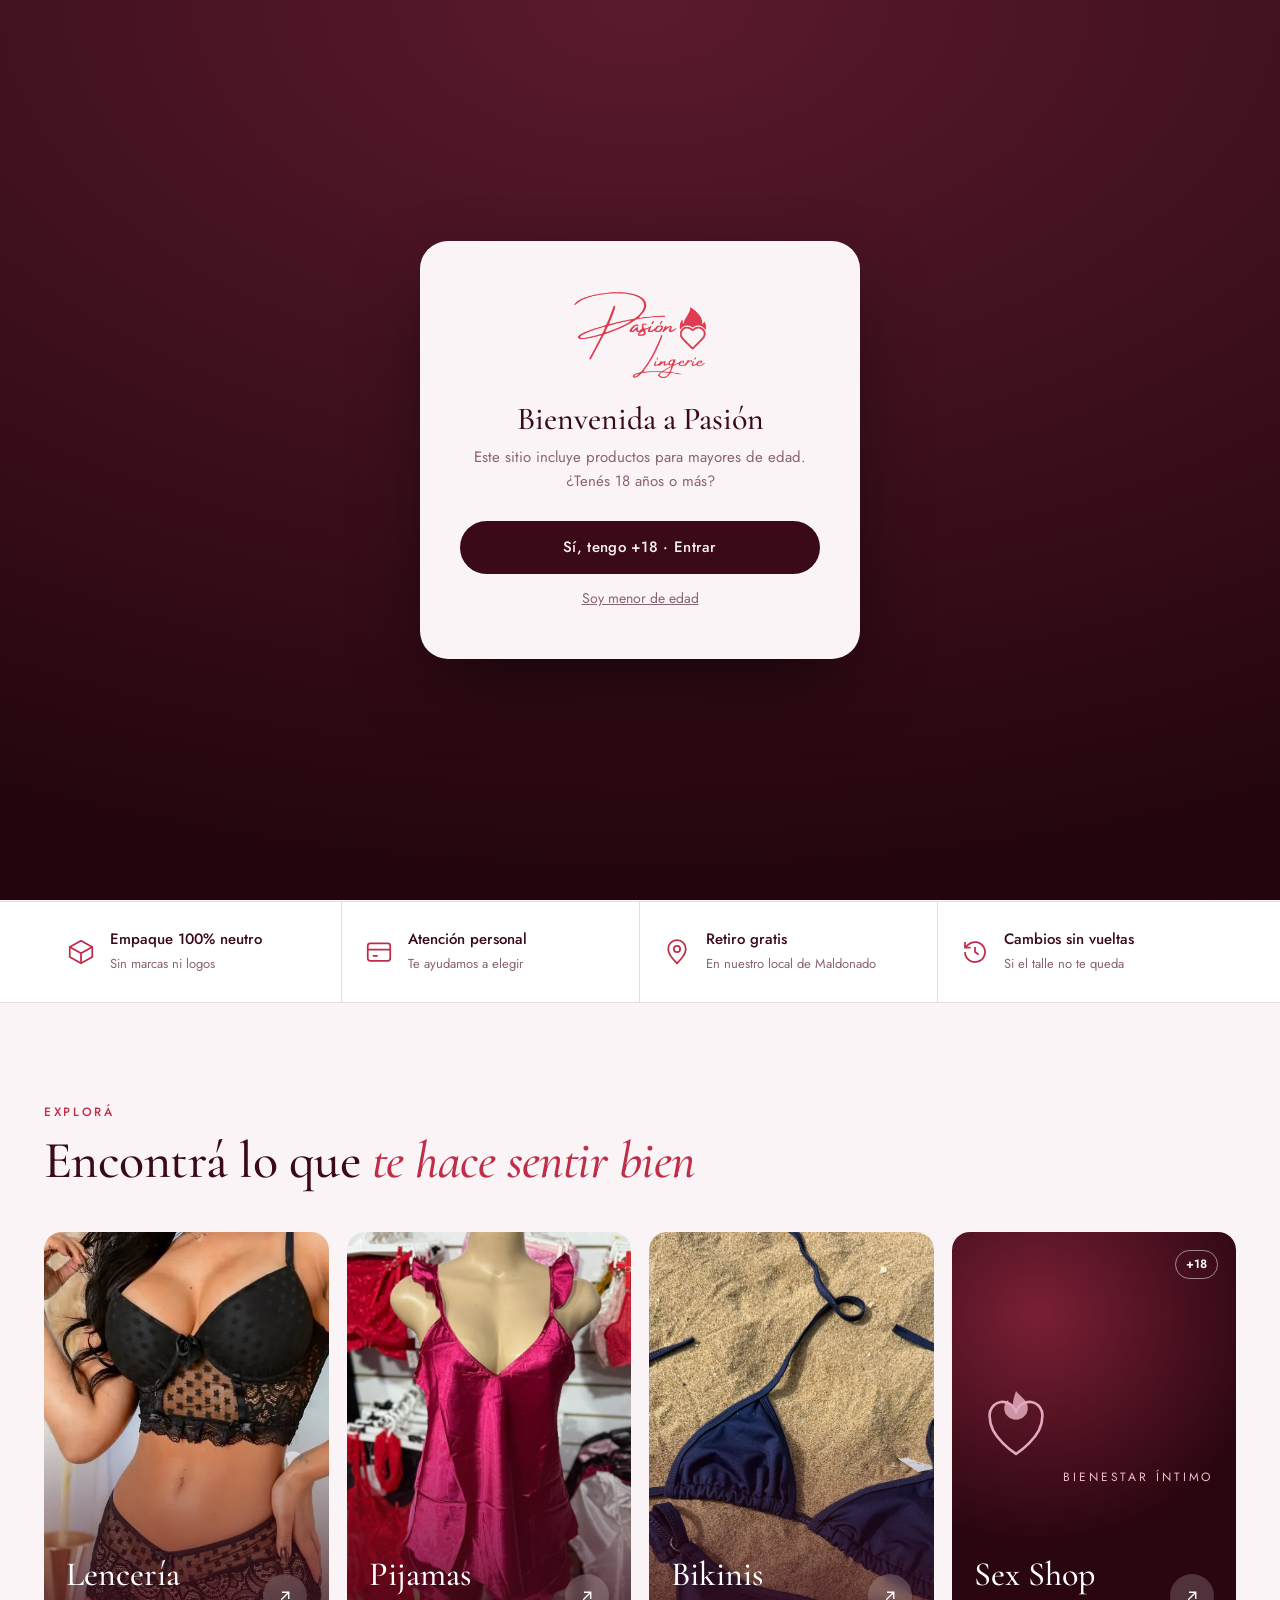
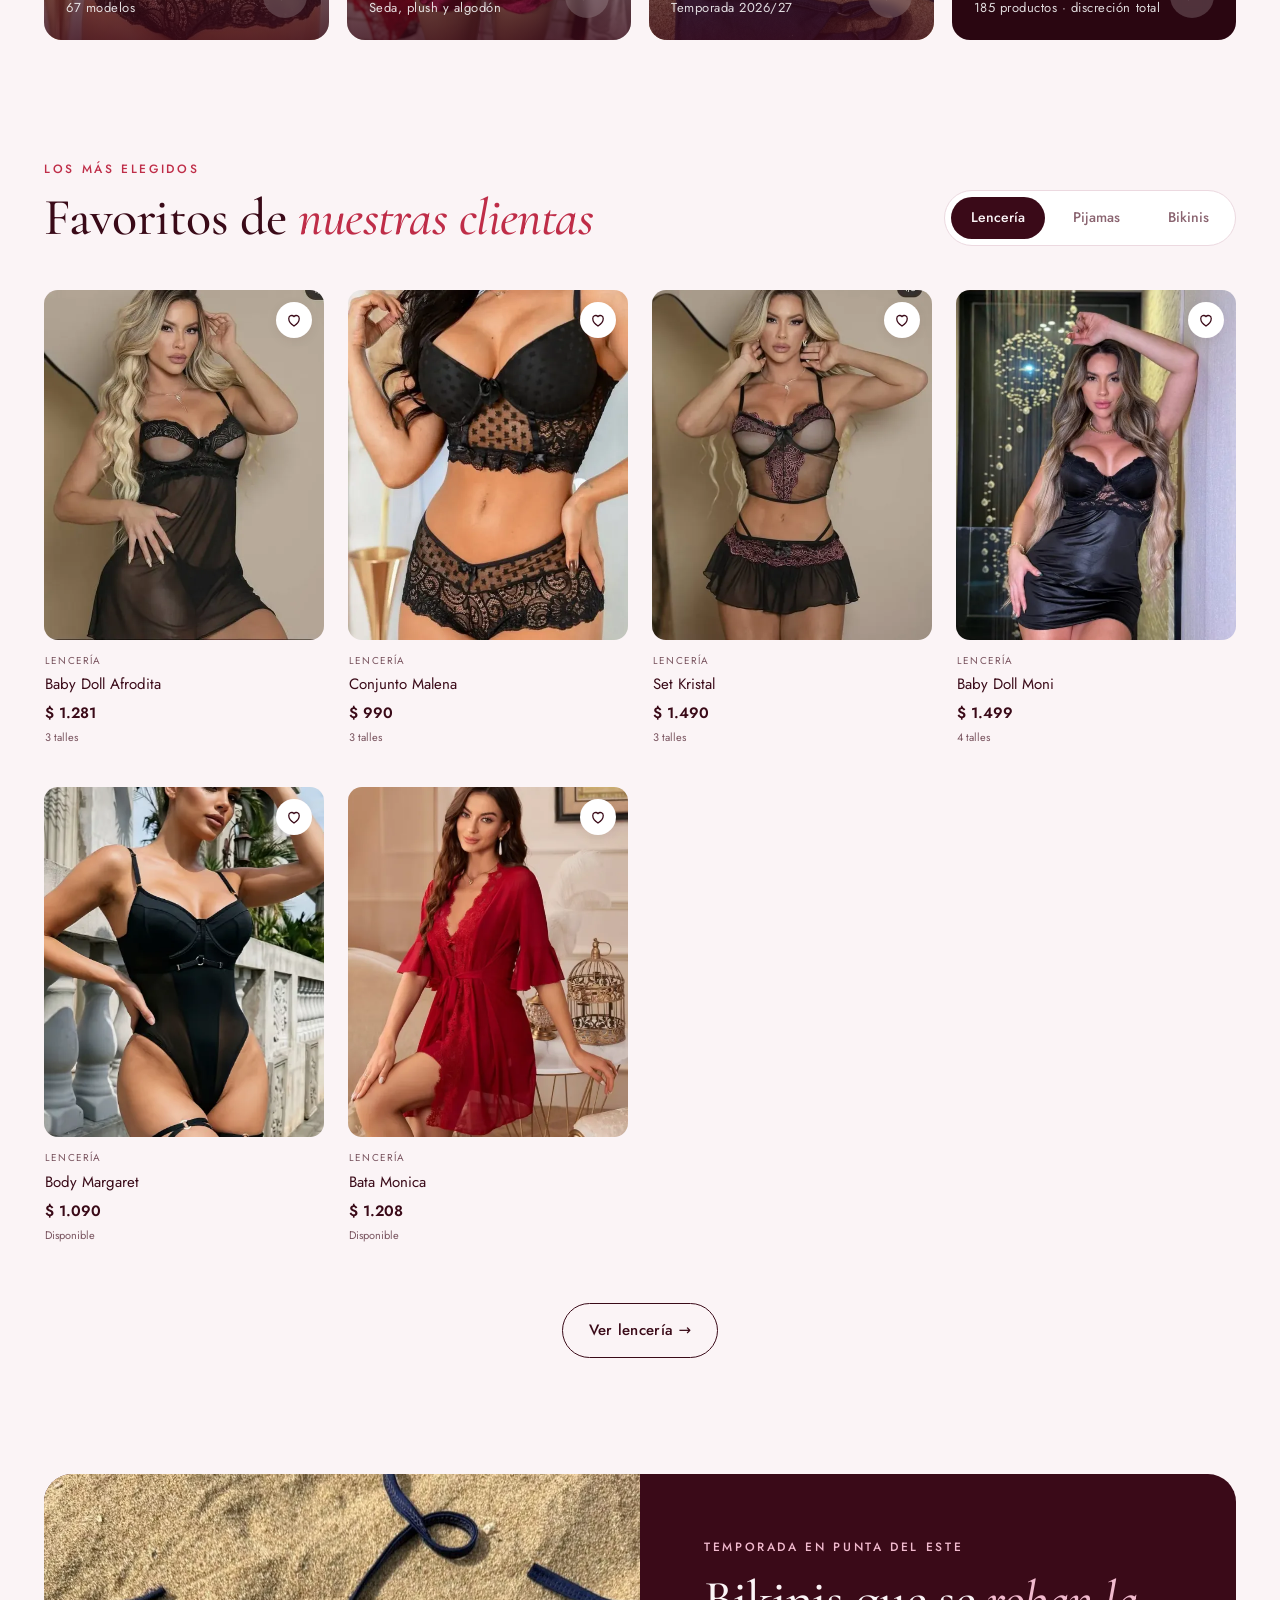
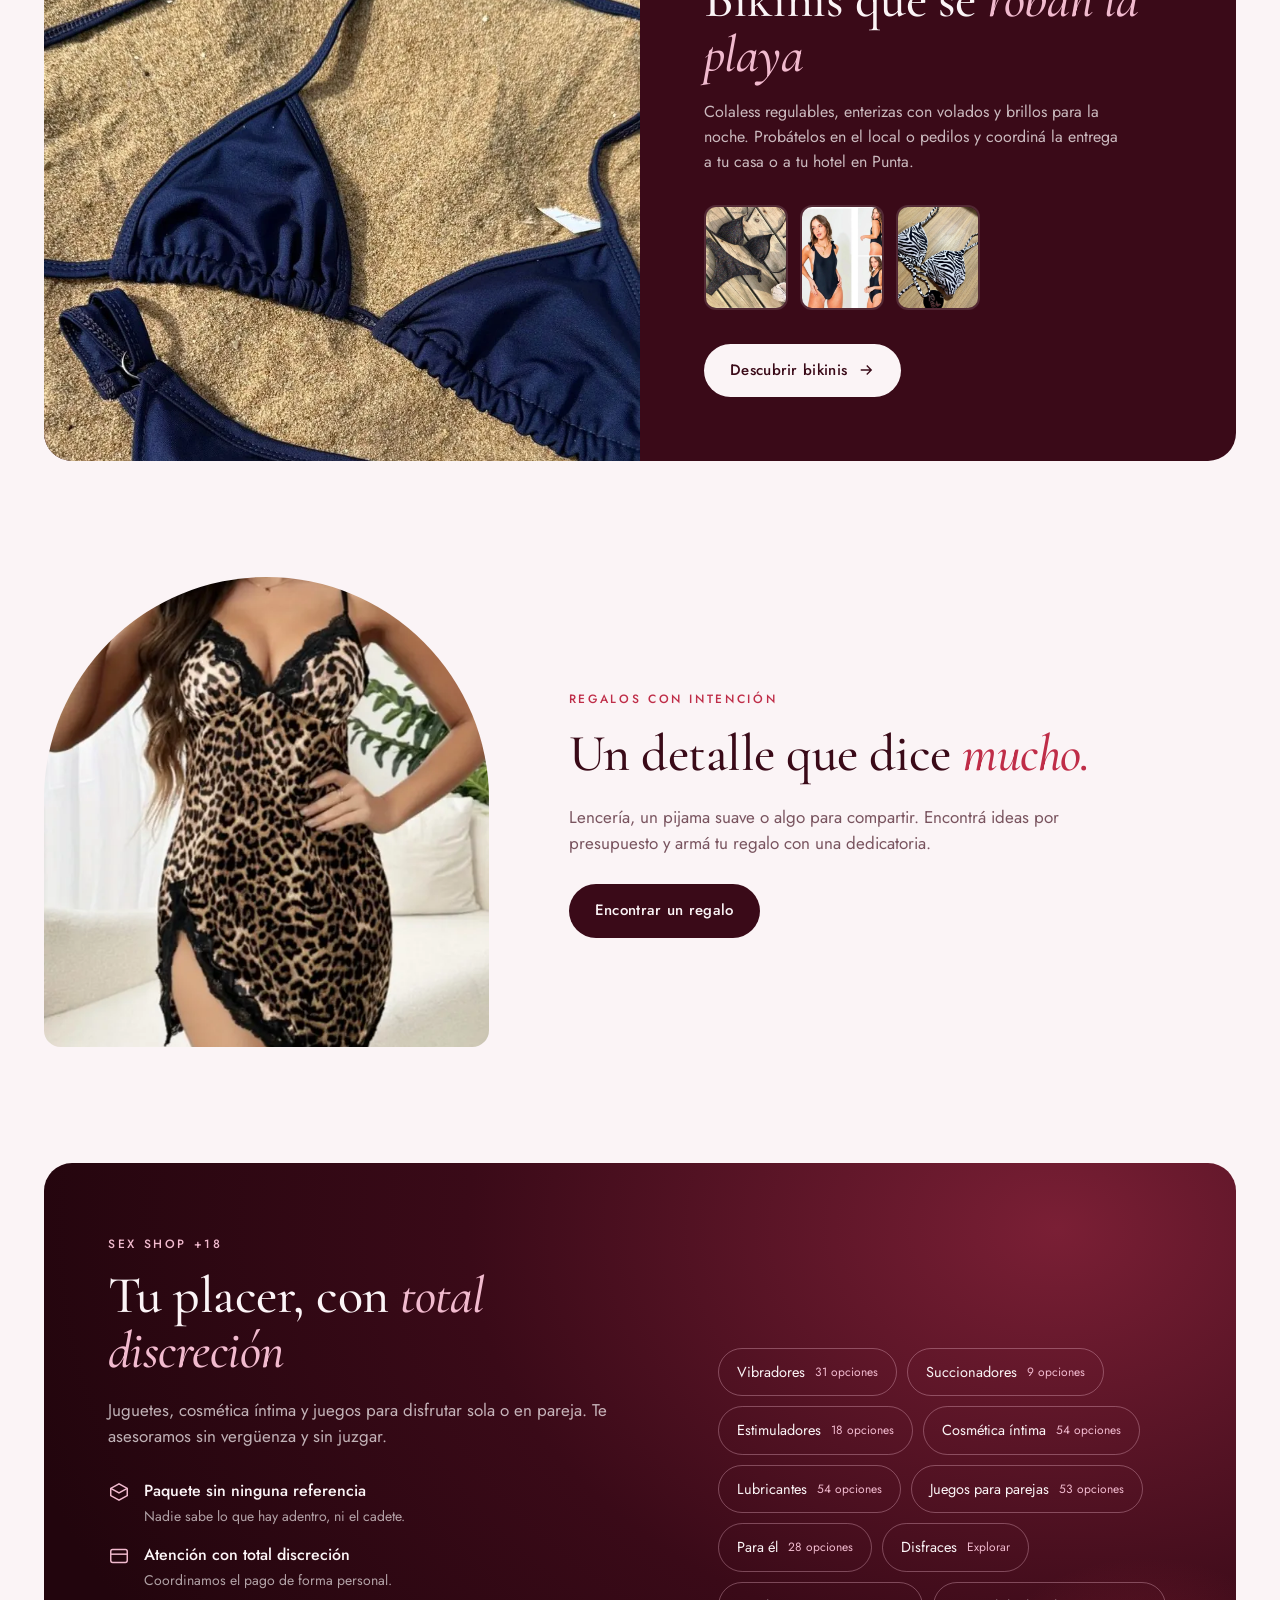
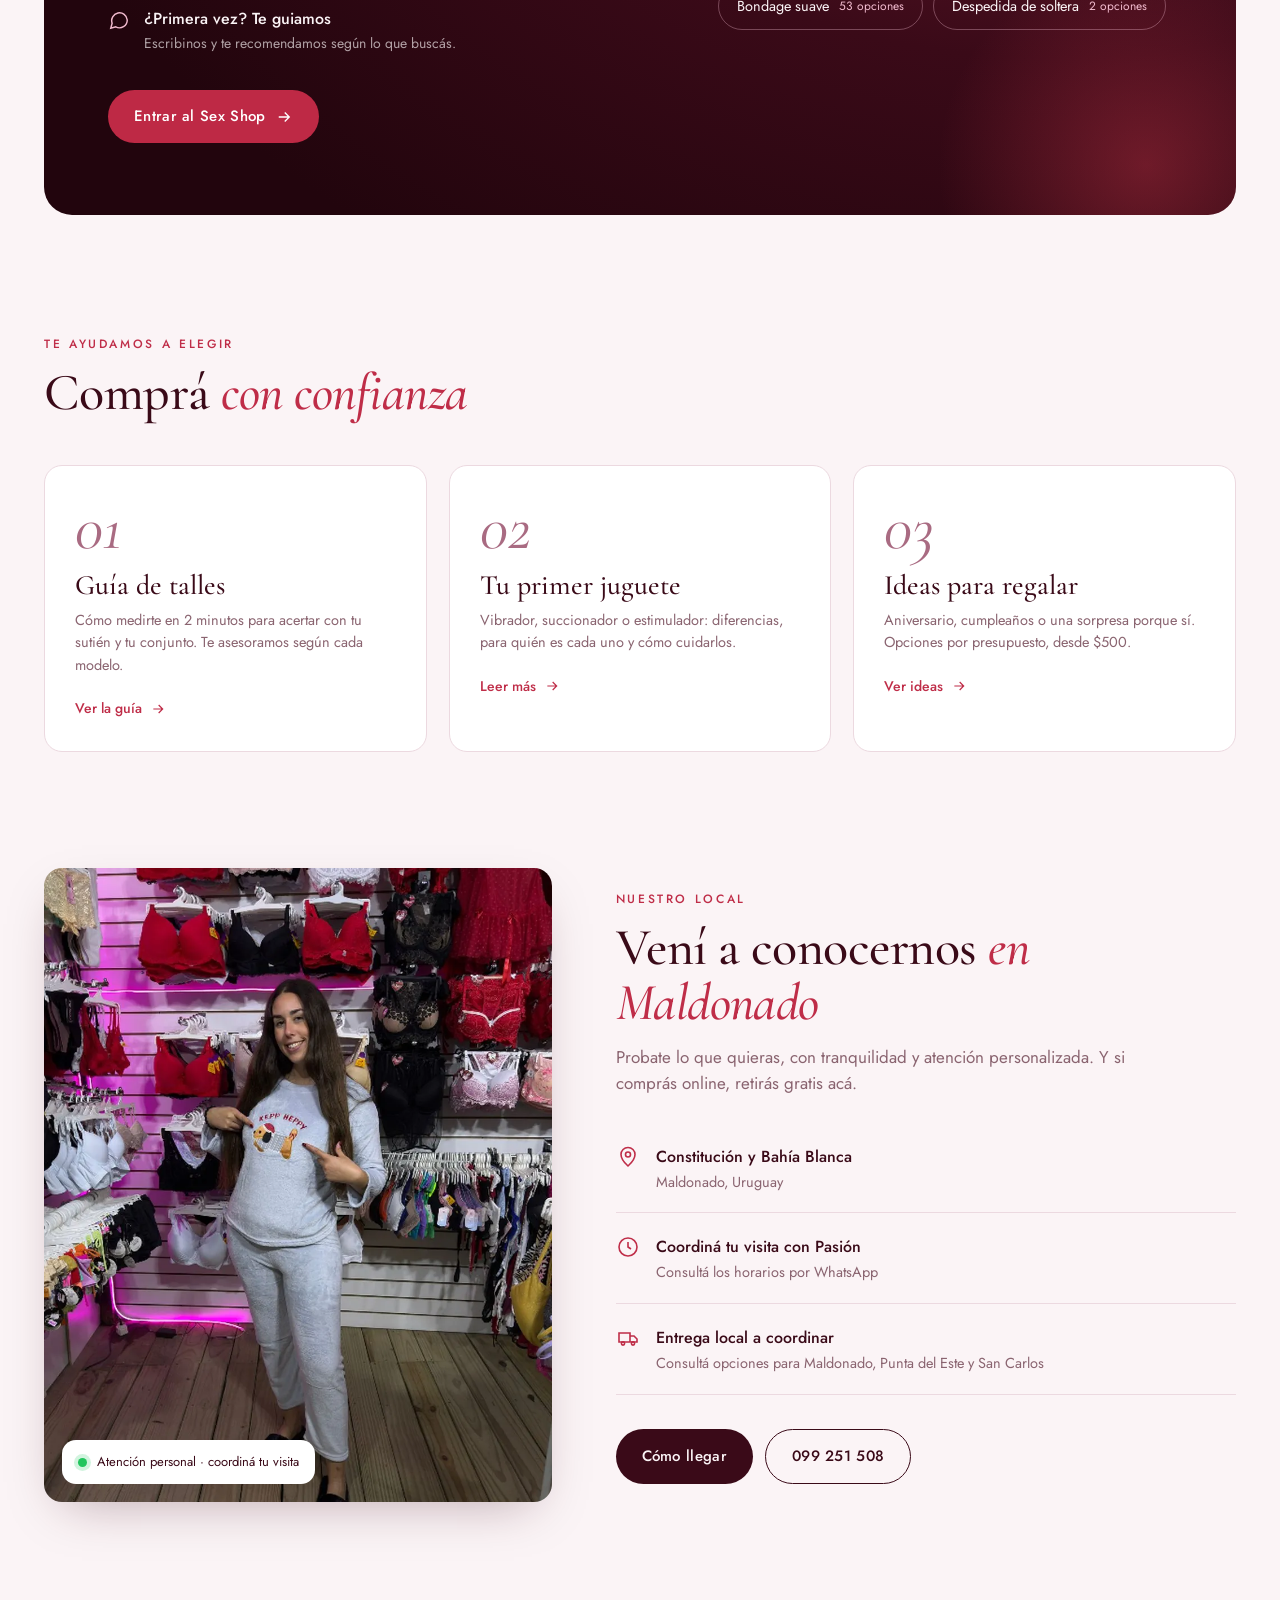
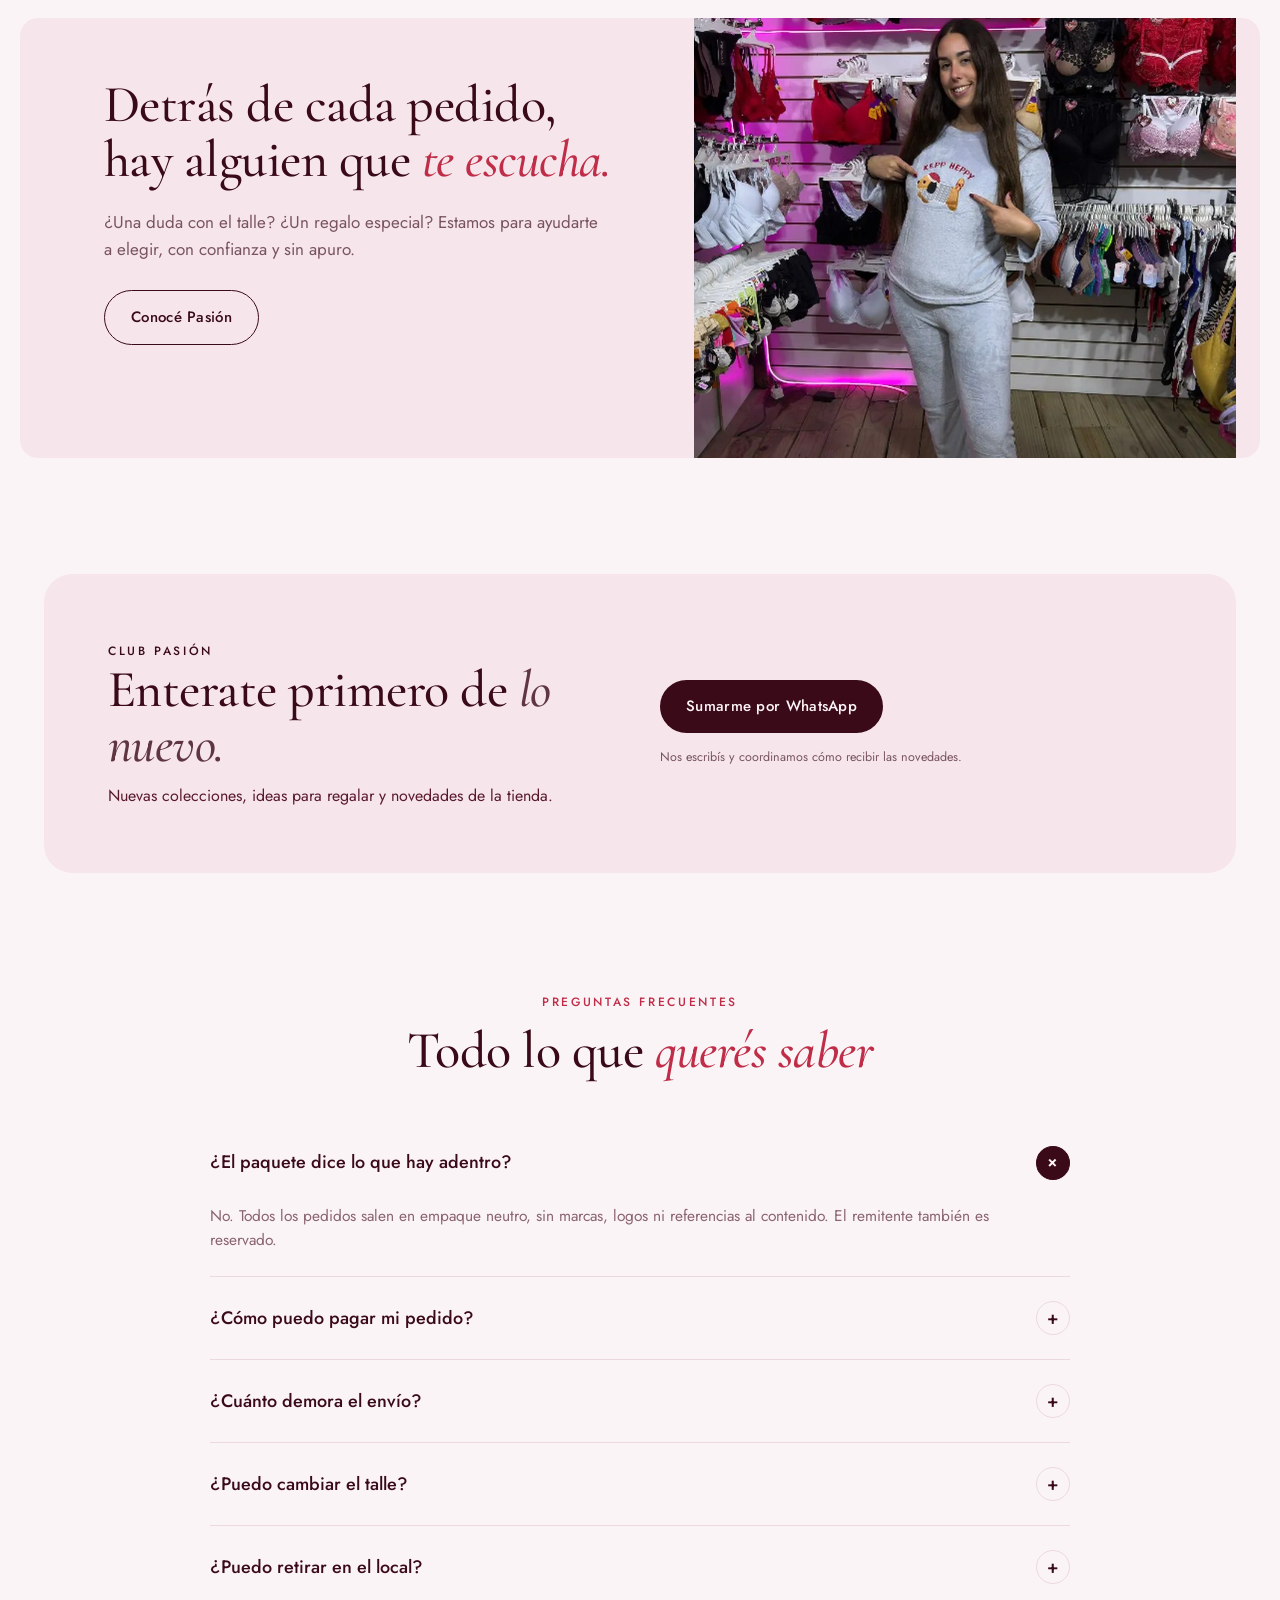
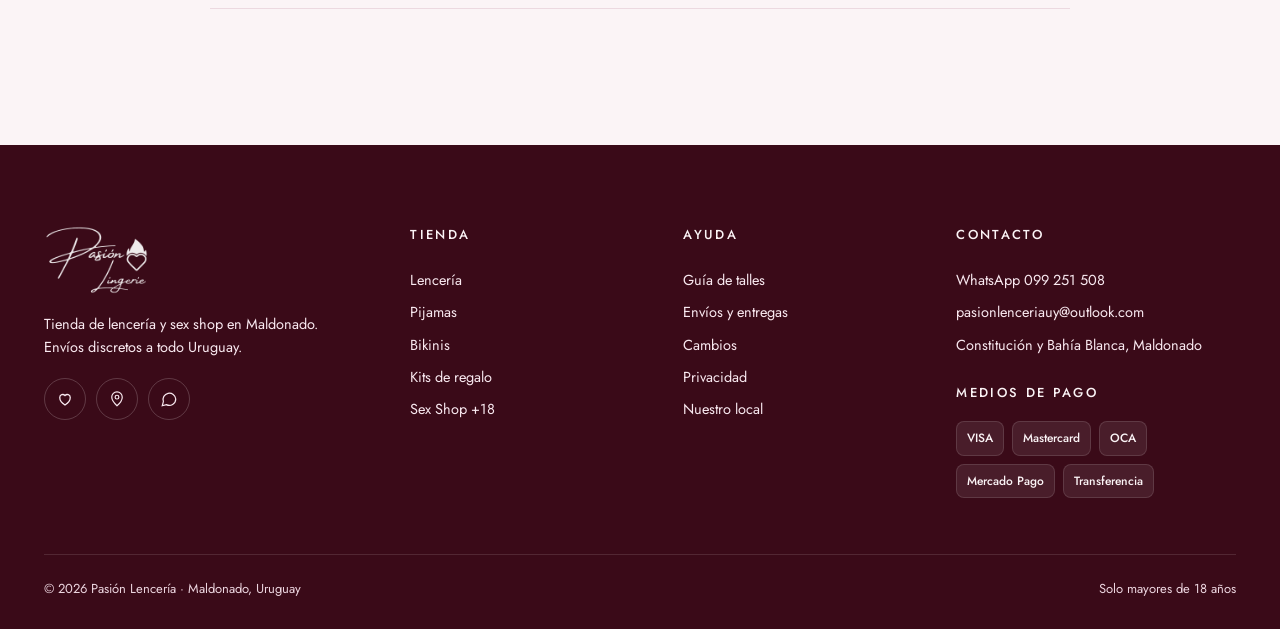
==== commit 539ec1f9: "Keep Pasion storefront in original light design" ====
--- a/index.html
+++ b/index.html
@@ -1,7 +1,6 @@
 <!DOCTYPE html>
-<html lang="es-UY">
+<html lang="es-UY" data-theme="light">
 <head>
-<script>try{document.documentElement.dataset.theme=localStorage.getItem("pasion-theme")||(matchMedia("(prefers-color-scheme: dark)").matches?"dark":"light")}catch(e){}</script>
 <meta charset="utf-8">
 <link rel="icon" type="image/png" href="/favicon.png">
 <link rel="preload" href="/assets/fonts/brand-3.woff2" as="font" type="font/woff2" crossorigin>
@@ -304,7 +303,7 @@
         <div class="pays"><span>VISA</span><span>Mastercard</span><span>OCA</span><span>Mercado Pago</span><span>Transferencia</span></div>
       </div>
     </div>
-    <div class="foot-bottom"><span>© 2026 Pasión Lencería · Maldonado, Uruguay</span><span>Solo mayores de 18 años · <button id="theme-toggle" class="text-button">Cambiar apariencia</button></span></div>
+    <div class="foot-bottom"><span>© 2026 Pasión Lencería · Maldonado, Uruguay</span><span>Solo mayores de 18 años</span></div>
   </div>
 </footer>
 
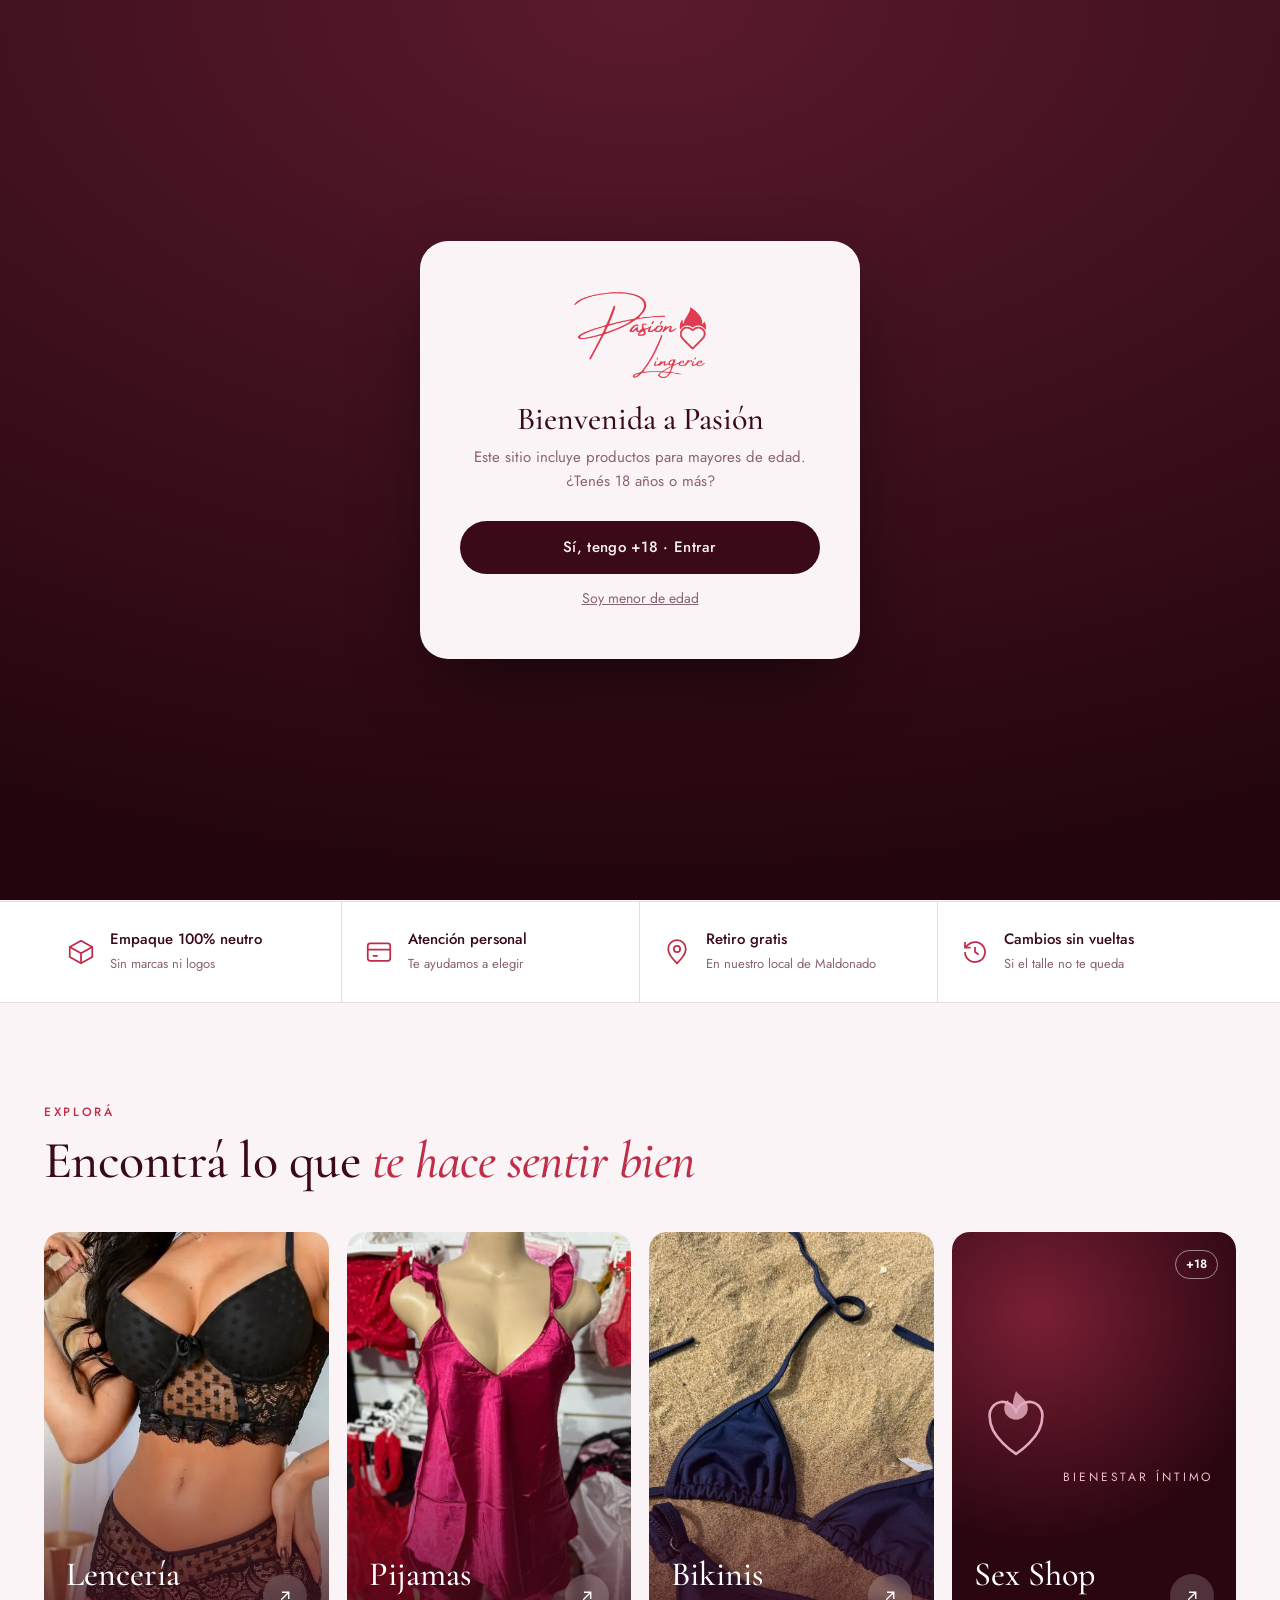
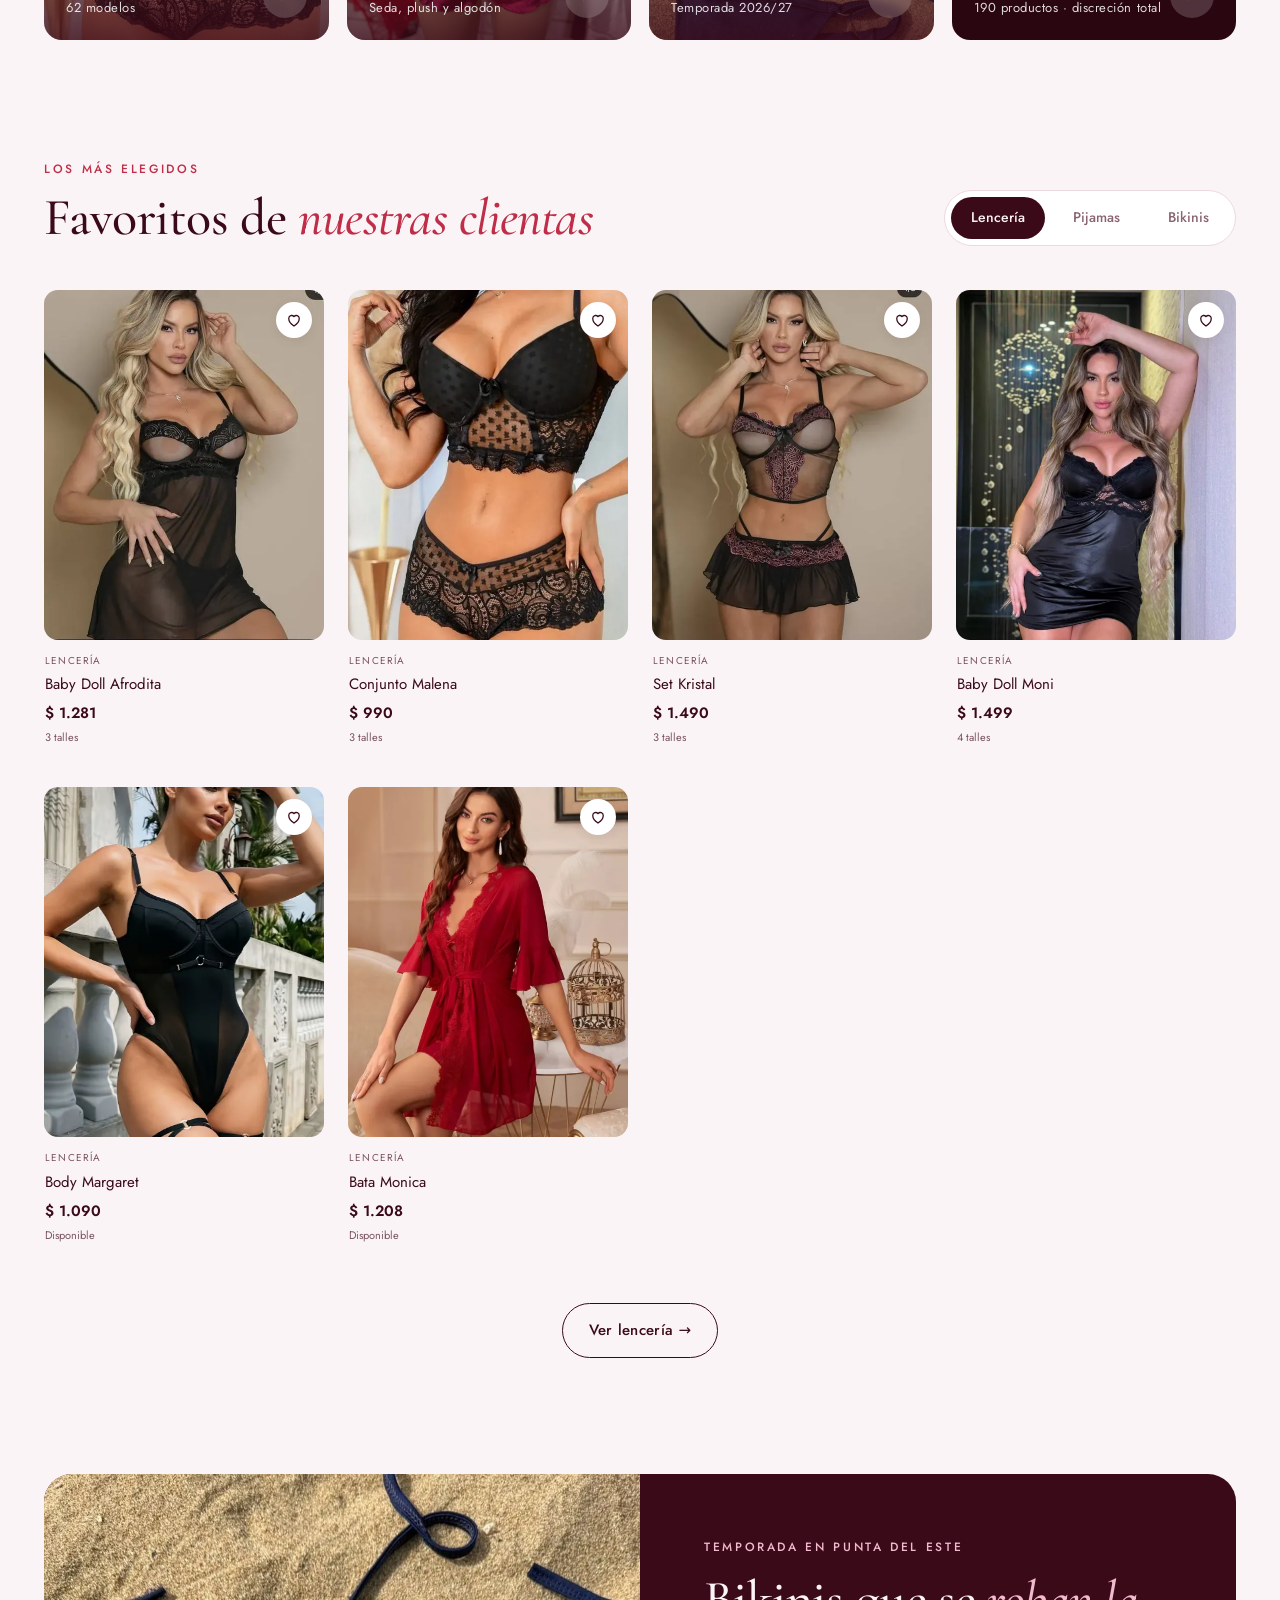
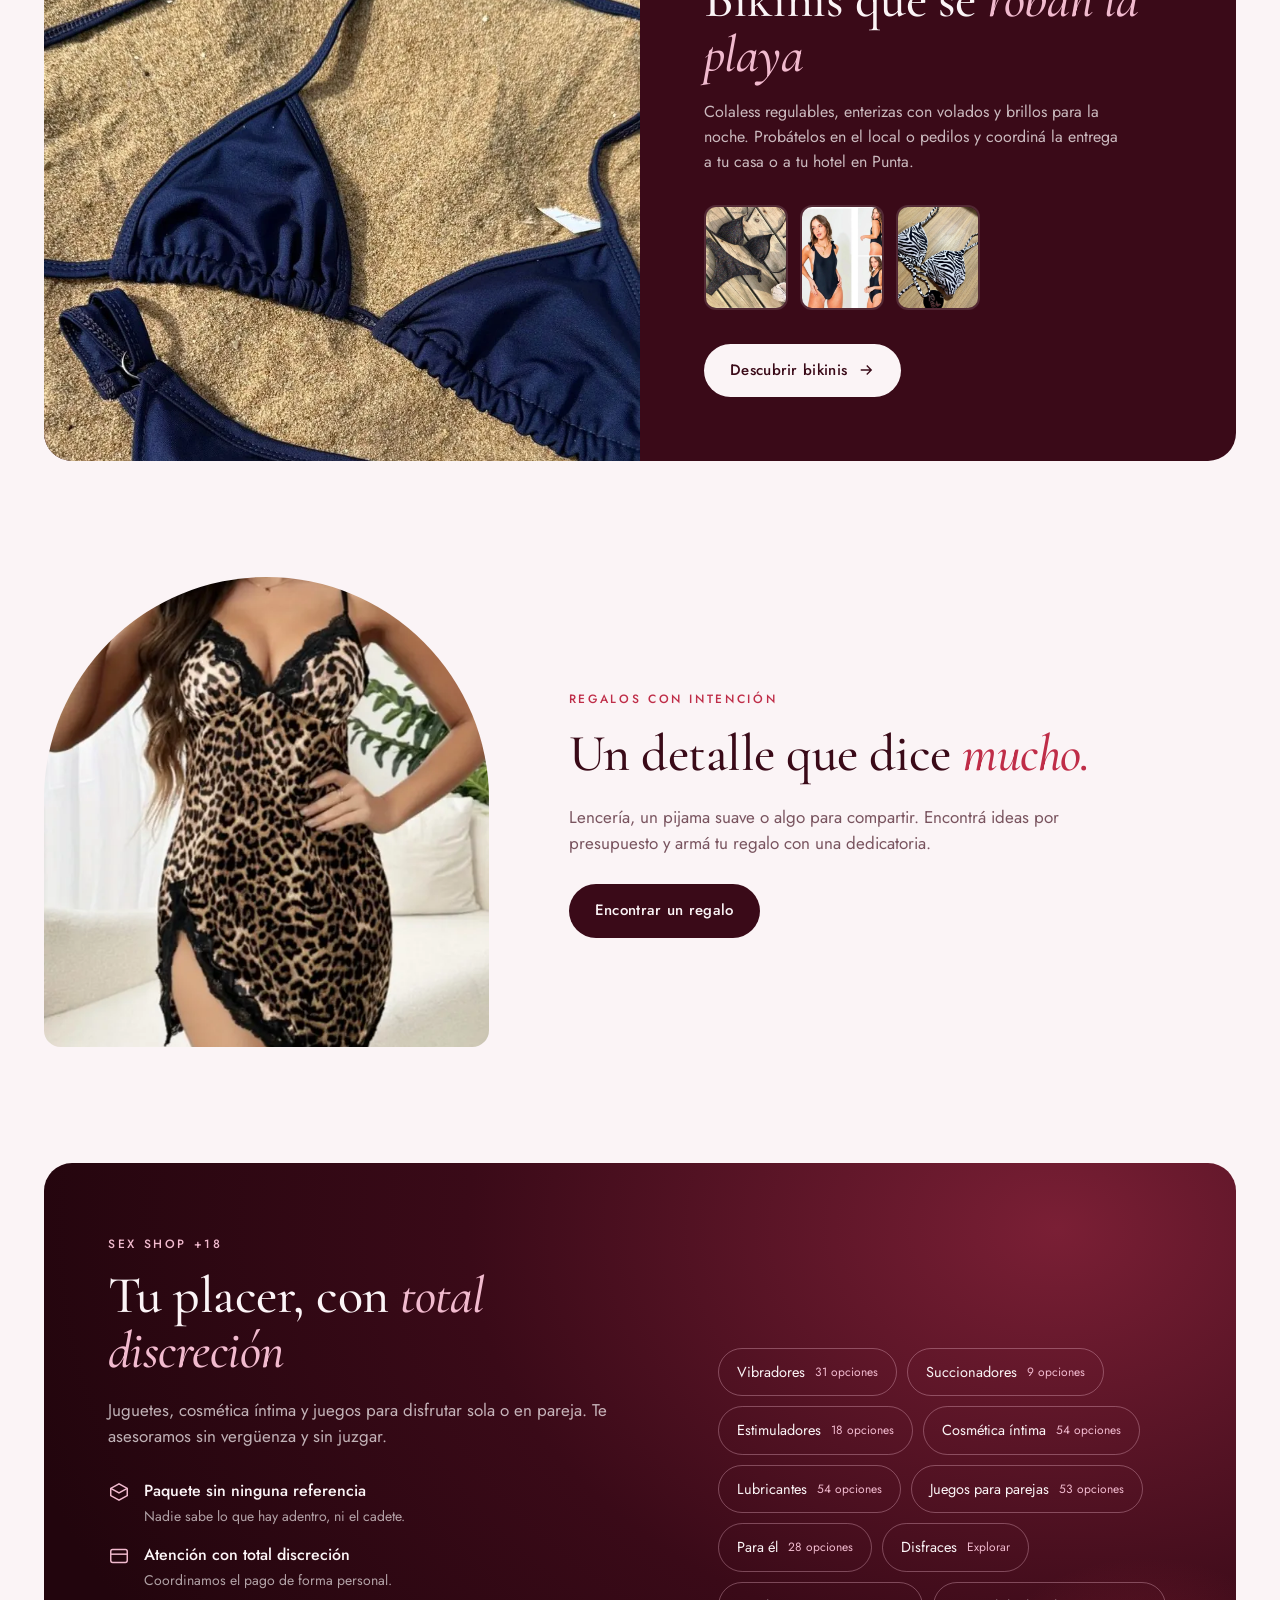
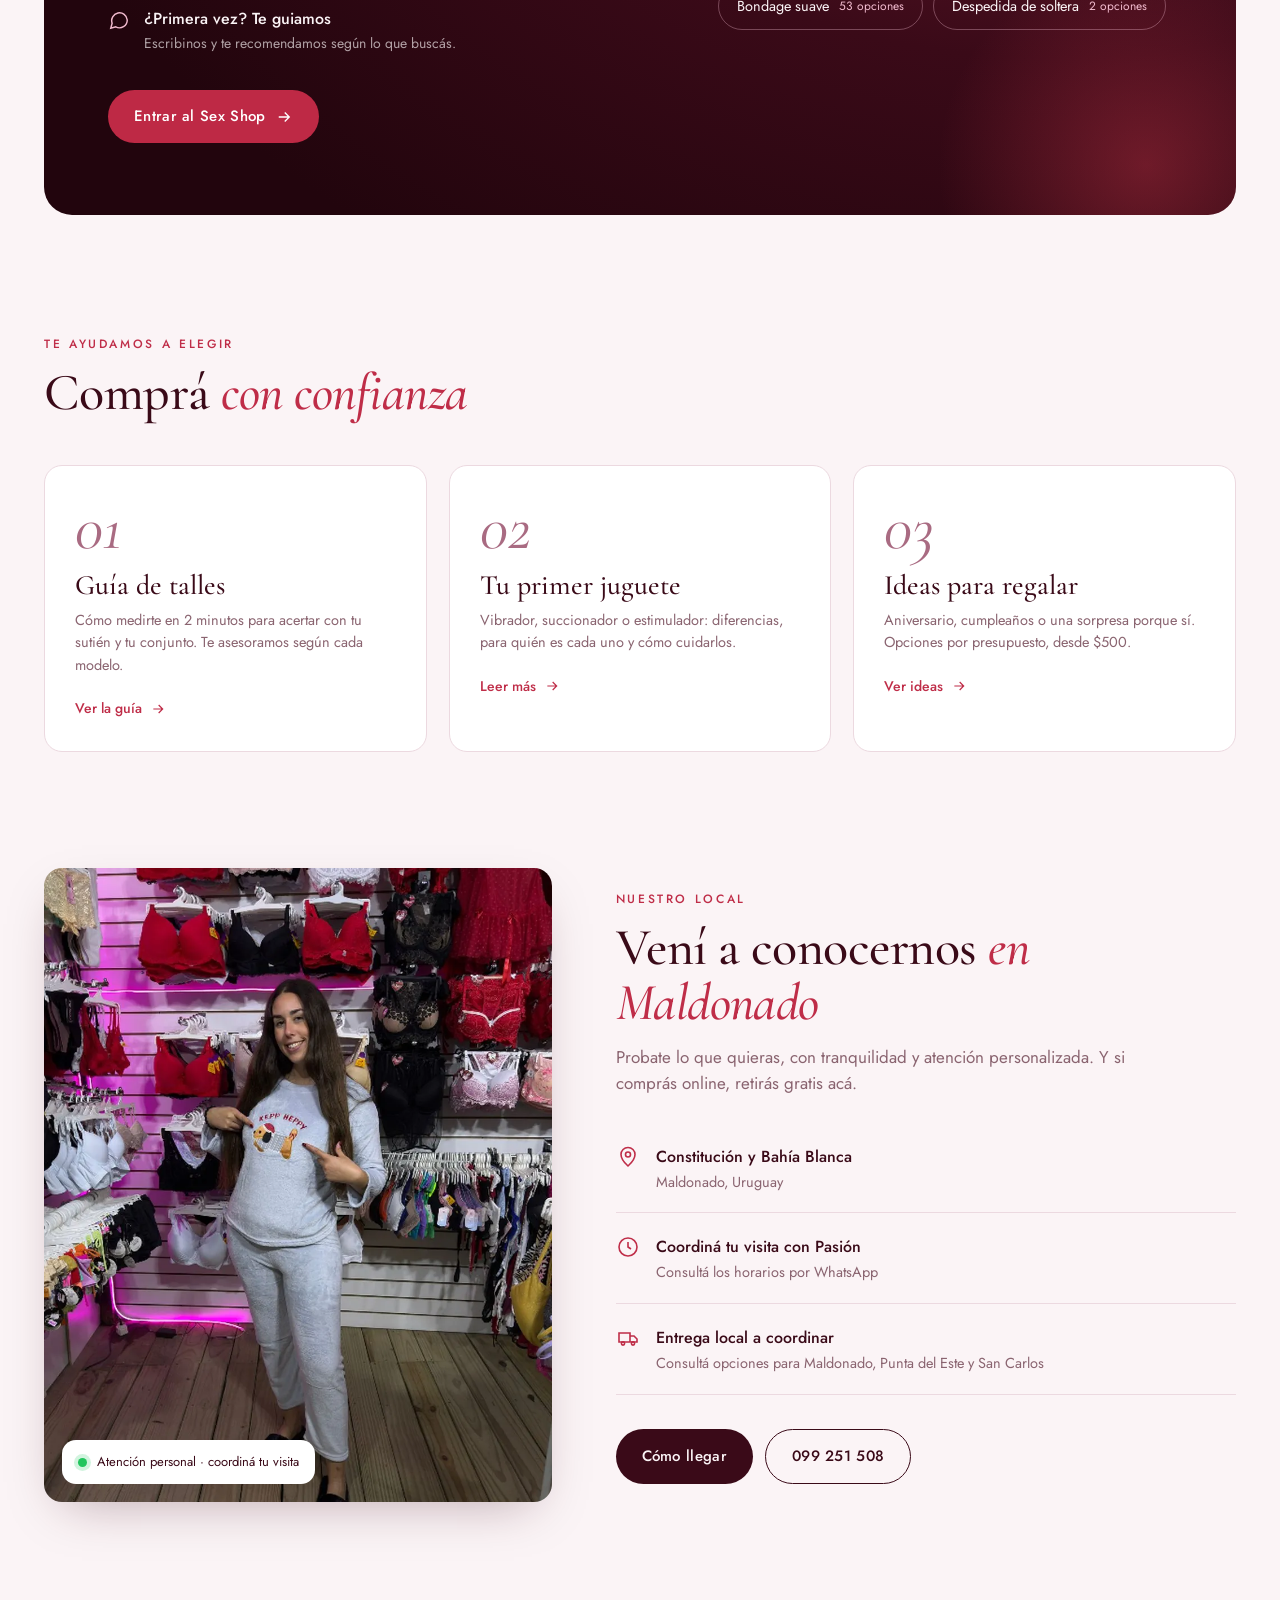
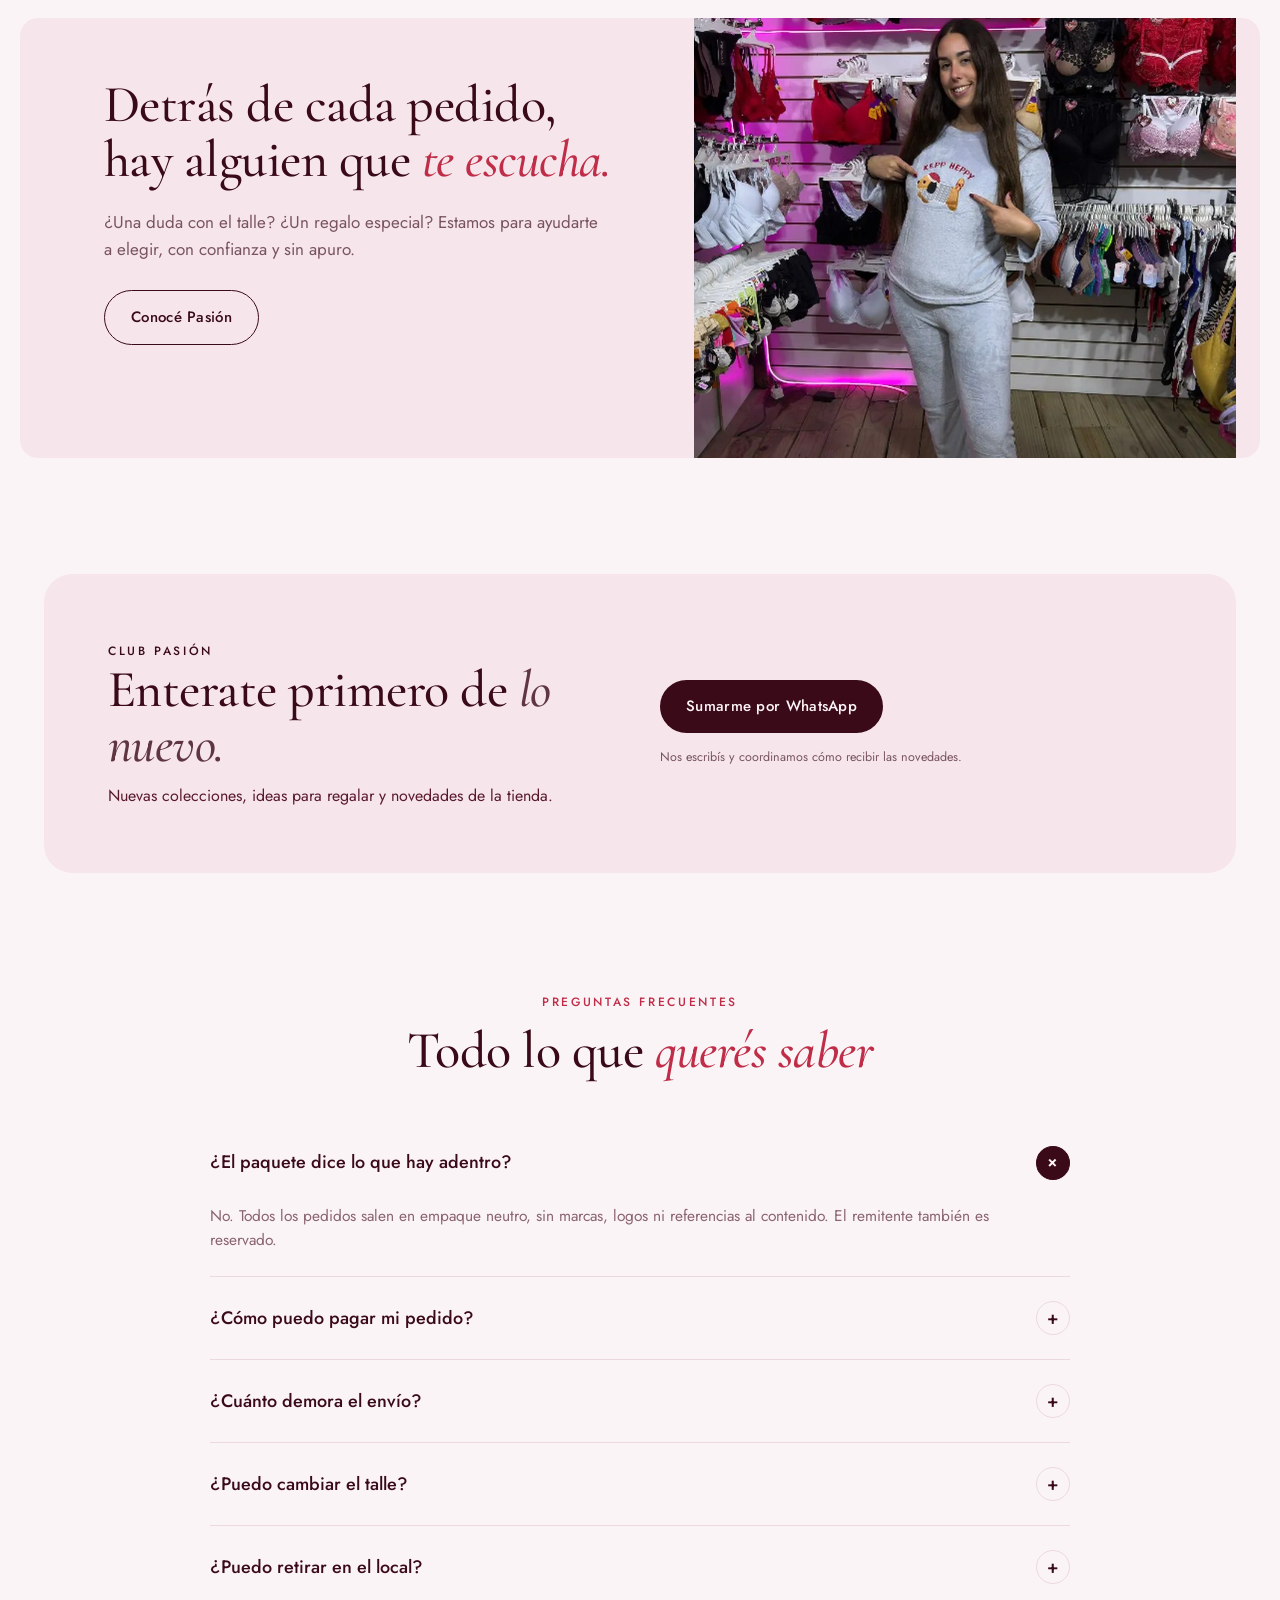
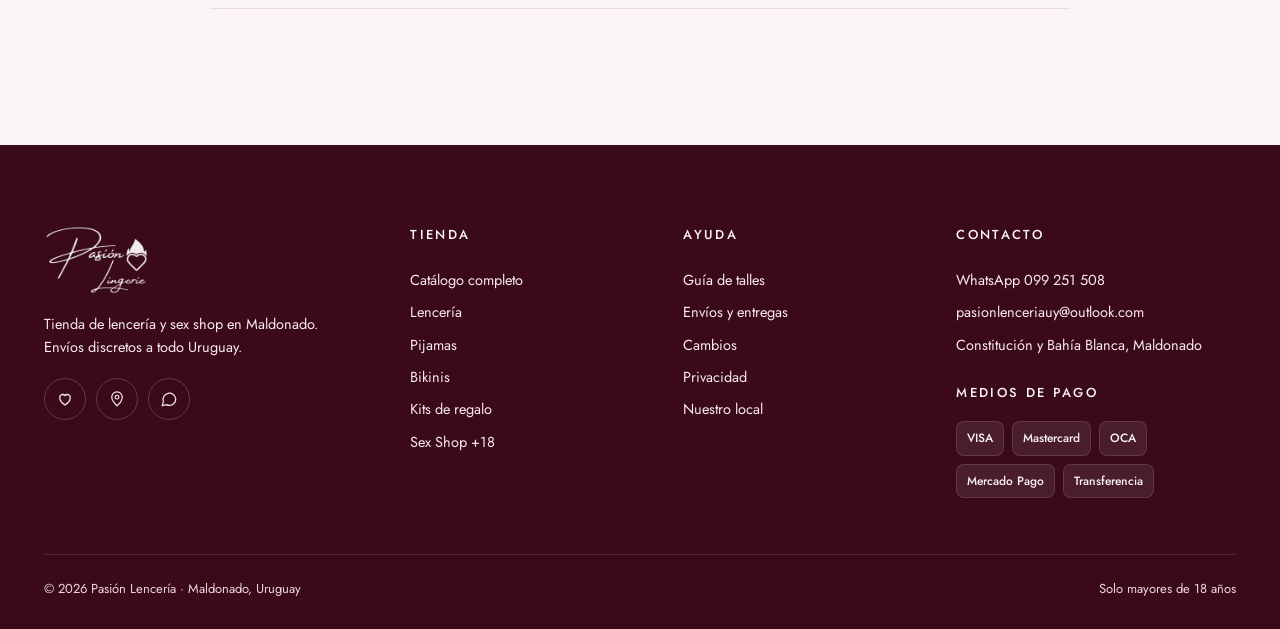
==== commit f1b5702e: "Give each Pasion department its own destination and browsing flow" ====
--- a/index.html
+++ b/index.html
@@ -15,6 +15,7 @@
 <link rel="stylesheet" href="/styles/fonts.css">
 <link rel="stylesheet" href="/styles/base.css">
 <link rel="stylesheet" href="/styles/shop.css">
+<link rel="stylesheet" href="/styles/departments.css">
 </head>
 <body data-page="home"><a class="skip" href="#main">Saltar al contenido</a>
 
@@ -296,7 +297,7 @@
           <a href="https://wa.me/59899251508" target="_blank" rel="noopener" aria-label="WhatsApp"><svg viewBox="0 0 24 24" fill="none" stroke="currentColor" stroke-width="1.6"><path d="M21 12a8.5 8.5 0 0 1-12.5 7.5L3 21l1.5-5.5A8.5 8.5 0 1 1 21 12Z"/></svg></a>
         </div>
       </div>
-      <div><h5>Tienda</h5><a href="/colecciones/lenceria">Lencería</a><a href="/colecciones/pijamas">Pijamas</a><a href="/colecciones/bikinis">Bikinis</a><a href="/regalos">Kits de regalo</a><a href="/sex-shop">Sex Shop +18</a></div>
+      <div><h5>Tienda</h5><a href="/catalogo">Catálogo completo</a><a href="/colecciones/lenceria">Lencería</a><a href="/colecciones/pijamas">Pijamas</a><a href="/colecciones/bikinis">Bikinis</a><a href="/regalos">Kits de regalo</a><a href="/sex-shop">Sex Shop +18</a></div>
       <div><h5>Ayuda</h5><a href="/guia-de-talles">Guía de talles</a><a href="/envios">Envíos y entregas</a><a href="/cambios">Cambios</a><a href="/privacidad">Privacidad</a><a href="/contacto">Nuestro local</a></div>
       <div><h5>Contacto</h5><a href="https://wa.me/59899251508" target="_blank" rel="noopener">WhatsApp 099 251 508</a><a href="mailto:pasionlenceriauy@outlook.com">pasionlenceriauy@outlook.com</a><a href="/contacto">Constitución y Bahía Blanca, Maldonado</a>
         <h5 style="margin-top:22px">Medios de pago</h5>
--- a/styles/departments.css
+++ b/styles/departments.css
@@ -0,0 +1,13 @@
+/* Department destinations preserve Pasión's light palette and typography.
+   Photography and page rhythm differ; buying controls stay consistent. */
+.department{padding-bottom:15px}.department-breadcrumbs{padding-top:30px;margin-bottom:24px}.department-hero{display:grid;grid-template-columns:1fr 1fr;gap:75px;align-items:center;min-height:550px;padding:12px 0 54px}.department-copy h1{font:500 clamp(42px,4.6vw,66px)/1.06 var(--serif);letter-spacing:-.025em;margin:22px 0}.department h1 em,.department h2 em{font-weight:400;color:var(--rose)}.department-copy>p{max-width:450px;color:var(--subtle);font-size:16px;line-height:1.8}.department-cta{display:flex;align-items:flex-start;flex-direction:column;gap:20px;margin-top:27px}.department-guide{font-size:12px;text-decoration:underline;text-underline-offset:4px}.department-note{display:block;font-size:12px;color:var(--subtle);margin-top:30px}.department-visual{position:relative;min-width:0}.department-visual>img{width:100%;height:535px;object-fit:cover;border-radius:230px 230px 16px 16px}.department-section-heading{margin-bottom:30px}.department h2{font:500 clamp(32px,3.4vw,46px)/1.12 var(--serif);letter-spacing:-.015em}.department-section-heading p{color:var(--subtle);font-size:14px;margin-top:12px}.department-families{margin:35px 0 65px;scroll-margin-top:120px}.family-grid{display:grid;grid-template-columns:repeat(4,minmax(0,1fr));gap:22px}.family-card{min-width:0}.family-photo{overflow:hidden;border-radius:14px;background:var(--surface-2);aspect-ratio:4/5}.family-photo img{width:100%;height:100%;object-fit:cover;transition:transform .4s}.family-card:hover .family-photo img{transform:scale(1.035)}.family-caption{padding:16px 0}.family-caption h3{font:500 27px/1.15 var(--serif);display:flex;justify-content:space-between;align-items:center;gap:10px}.family-caption h3 span{font:400 21px var(--sans);color:var(--rose)}.family-caption p{font-size:12px;color:var(--subtle);margin-top:8px;line-height:1.7}.department-story{display:grid;grid-template-columns:.8fr 1.2fr;gap:75px;align-items:center;background:var(--surface-2);border-radius:18px;overflow:hidden;margin:0 0 75px}.department-story>img{width:100%;height:410px;object-fit:cover;object-position:50% 30%}.department-story>div{padding:35px 60px 35px 0}.department-story p,.sleep-note p,.summer-pair p,.intimacy-guidance p{color:var(--subtle);font-size:15px;max-width:470px;line-height:1.8;margin:22px 0}.department-story .text-button{font-size:13px}.department-products{scroll-margin-top:115px}.department-style-tabs{display:flex;flex-wrap:wrap;gap:9px;margin-bottom:28px}.department-style-tabs a{font-size:13px;border-bottom:1px solid transparent;padding:9px 0;margin-right:18px;color:var(--subtle)}.department-style-tabs a.is-active{color:var(--ink);border-color:var(--ink);font-weight:500}.department-tools{display:grid;grid-template-columns:1fr auto;gap:18px 30px;align-items:center;margin-bottom:22px}.department-search{display:flex;gap:12px;align-items:center;border:1px solid var(--line);background:var(--surface);border-radius:9px;padding:0 16px;max-width:530px}.department-search svg{width:18px;height:18px;flex-shrink:0}.department-search input{border:0;background:none;color:var(--ink);font:inherit;font-size:13px;padding:13px 0;width:100%;min-width:0}.department-search button{font-size:12px}.department-sort{display:flex;align-items:center;gap:12px;font-size:12px}.department-tools>.check-label{font-size:12px}.department-grid{grid-template-columns:repeat(4,minmax(0,1fr));margin-top:25px}.department-more{text-align:center;margin:35px 0 0}.continue-exploring{margin-top:75px;padding-top:45px;border-top:1px solid var(--line);display:grid;grid-template-columns:1.4fr 1fr 1fr;gap:24px 40px;align-items:center}.continue-exploring>div{grid-row:span 2}.continue-exploring h2{font-size:32px;margin-top:10px}.continue-exploring>a{display:flex;justify-content:space-between;font-size:14px;border-bottom:1px solid var(--line);padding:15px 0}.continue-exploring>a:hover{color:var(--rose)}
+/* Pijamas: softer, horizontal imagery and a quieter reading order. */
+.department-sleep .department-hero{grid-template-columns:1.15fr .85fr;gap:60px}.department-sleep .department-visual{grid-column:1;grid-row:1}.department-sleep .department-copy{grid-column:2;grid-row:1}.department-sleep .department-visual>img{border-radius:16px;height:490px;object-position:center 35%}.department-sleep .department-hero h1{font-size:clamp(42px,4.3vw,60px)}.department-sleep .family-photo{aspect-ratio:1/1;border-radius:50%}.department-sleep .family-caption{text-align:center;padding-top:22px}.department-sleep .family-caption h3{display:block;font-size:27px}.department-sleep .family-caption h3 span{display:none}.sleep-note{display:grid;grid-template-columns:1fr 1.1fr;gap:70px;align-items:center;margin:25px 0 75px;padding:0 70px 0 35px}.sleep-note>div{max-width:400px}.sleep-pick{display:grid;grid-template-columns:1.1fr .9fr;align-items:center;gap:25px;background:var(--surface-2);border-radius:16px;overflow:hidden}.sleep-pick>img{width:100%;height:290px;object-fit:cover}.sleep-pick>span{font-size:12px;color:var(--subtle);padding-right:20px}.sleep-pick strong{font:500 26px/1.25 var(--serif);display:block;margin-top:12px;color:var(--ink)}
+/* Bikinis: a summer editorial with room to mix individual pieces. */
+.department-summer .department-hero{grid-template-columns:.9fr 1.1fr;padding-right:50px;gap:70px}.department-summer .department-visual>img{height:510px;border-radius:16px;object-position:center 25%}.summer-detail{position:absolute;right:-48px;bottom:-22px;width:165px;border:7px solid var(--blush);border-radius:90px 90px 10px 10px;overflow:hidden;box-shadow:0 12px 28px #3a0a181a}.summer-detail img{width:100%;height:205px;object-fit:cover}.department-summer .family-grid{grid-template-columns:1.15fr .85fr .85fr .85fr}.department-summer .family-photo{aspect-ratio:3/4}.summer-pair{display:grid;grid-template-columns:1fr .7fr;gap:100px;align-items:center;margin:50px 0 75px;padding:40px 80px;background:var(--surface-2);border-radius:16px}.summer-pair img{width:100%;height:340px;object-fit:cover;border-radius:150px 150px 12px 12px}.summer-pair h2{font-size:39px}
+/* Intimate wellness: a welcoming, light department, with discreet guidance. */
+.department-intimacy .department-hero{grid-template-columns:1.1fr .9fr;gap:80px;min-height:520px}.department-intimacy .department-visual{height:490px}.intimacy-photo{position:absolute;top:0;right:0;width:78%;height:350px;background:var(--surface-2);border-radius:160px 160px 16px 16px;overflow:hidden}.intimacy-photo img{width:100%;height:100%;object-fit:contain;background:var(--surface)}.intimacy-second{position:absolute;bottom:0;left:0;width:55%;padding:14px;background:var(--surface);border:1px solid var(--line);border-radius:16px}.intimacy-second img{width:100%;height:185px;object-fit:contain}.intimacy-second span{display:block;font-size:12px;margin:12px 0 2px;color:var(--subtle)}.department-intimacy .family-grid{grid-template-columns:repeat(4,minmax(0,1fr));gap:28px}.department-intimacy .family-photo{aspect-ratio:4/3;background:var(--surface);border:1px solid var(--line)}.department-intimacy .family-photo img{object-fit:contain;padding:12px}.department-intimacy .family-caption h3{font-size:25px}.intimacy-guidance{display:grid;grid-template-columns:1fr 1fr;gap:90px;padding:50px;background:var(--surface-2);border-radius:18px;margin-bottom:70px}.intimacy-guidance h2{margin-top:16px}.discretion-list{display:flex;flex-direction:column;justify-content:center;gap:22px}.discretion-list>div{padding-bottom:22px;border-bottom:1px solid var(--line)}.discretion-list>div:last-child{border:0;padding:0}.discretion-list strong{font-size:14px;font-weight:500}.discretion-list p{font-size:13px;margin:8px 0 0}.department .empty-state h3{font:500 31px var(--serif);margin-bottom:15px}
+@media(max-width:1100px){.department-hero{gap:40px}.department-copy h1{font-size:52px}.department-visual>img{height:490px}.department-sleep .department-hero{gap:35px}.department-summer .department-hero{gap:40px}.department-story{gap:40px}.department-story>div{padding-right:30px}.sleep-note{padding:0;gap:35px}.sleep-pick{display:block}.sleep-pick>img{height:200px}.sleep-pick>span{display:block;padding:20px}.summer-pair{padding:35px;gap:45px}.intimacy-guidance{gap:40px;padding:35px}.department-intimacy .department-hero{gap:35px}}
+@media(max-width:800px){.department-copy h1{font-size:44px}.department-hero{min-height:0;gap:30px}.department-visual>img{height:430px}.department-cta .btn{font-size:13px;padding:13px 18px}.family-grid{gap:16px}.family-caption h3{font-size:23px}.department-grid{grid-template-columns:repeat(3,minmax(0,1fr))}.department-sleep .department-copy h1{font-size:44px}.department-sleep .department-visual>img{height:420px}.department-summer .department-hero{padding-right:30px}.department-summer .department-visual>img{height:440px}.summer-detail{right:-30px;width:125px}.summer-detail img{height:165px}.department-intimacy .department-visual{height:430px}.intimacy-photo{height:310px}.intimacy-second img{height:150px}.department-intimacy .family-grid{grid-template-columns:repeat(3,minmax(0,1fr));gap:20px}.department-story h2{font-size:32px}.continue-exploring{gap:20px}.continue-exploring>a{font-size:12px}}
+@media(max-width:640px){.department-breadcrumbs{padding-top:23px;margin-bottom:23px}.department-hero{display:flex!important;flex-direction:column;gap:30px!important;padding:0 0 20px!important}.department-copy{width:100%}.department-copy h1,.department-sleep .department-copy h1{font-size:44px;margin:16px 0}.department-copy>p{font-size:14px;line-height:1.8;max-width:100%}.department-cta{margin-top:22px;gap:17px}.department-note{margin-top:23px;font-size:11px}.department-visual{width:100%}.department-visual>img{height:390px;border-radius:155px 155px 12px 12px}.department-families{margin:38px 0 40px;scroll-margin-top:95px}.department h2{font-size:33px}.department-section-heading{margin-bottom:23px}.department-section-heading p{font-size:13px;line-height:1.7}.family-grid{grid-template-columns:repeat(2,minmax(0,1fr))!important;gap:22px 14px}.family-caption{padding:13px 0 0}.family-caption h3{font-size:25px}.family-caption h3 span{font-size:17px}.family-caption p{font-size:11px;line-height:1.6}.family-photo{border-radius:10px}.department-story{grid-template-columns:1fr;gap:0;margin-bottom:45px}.department-story>img{height:290px;object-position:50% 35%}.department-story>div{padding:28px 23px 32px}.department-story p,.sleep-note p,.summer-pair p,.intimacy-guidance p{font-size:14px;margin:18px 0}.department-products{scroll-margin-top:95px}.department-style-tabs{gap:0 15px;margin-bottom:20px}.department-style-tabs a{font-size:12px;margin:0;padding:10px 0}.department-tools{grid-template-columns:1fr;gap:15px;margin-bottom:18px}.department-search{max-width:none}.department-sort{justify-content:space-between}.department-sort select{max-width:210px}.department-grid{grid-template-columns:repeat(2,minmax(0,1fr));margin-top:22px}.department-more .btn{font-size:13px;padding:13px 22px}.continue-exploring{margin-top:50px;padding-top:30px;grid-template-columns:1fr 1fr;gap:15px 25px}.continue-exploring>div{grid-column:1/-1;grid-row:auto;margin-bottom:8px}.continue-exploring h2{font-size:32px}.continue-exploring>a{font-size:12px;padding:12px 0}.department-sleep .department-visual{order:2}.department-sleep .department-visual>img{height:350px;border-radius:14px}.department-sleep .family-caption h3{font-size:25px}.sleep-note{display:block;margin:0 0 42px}.sleep-note>div{padding:15px 0 20px}.sleep-pick{display:grid;grid-template-columns:1fr 1fr;gap:0}.sleep-pick>img{height:235px}.sleep-pick>span{padding:20px}.sleep-pick strong{font-size:25px}.department-summer .department-visual{width:calc(100% - 25px);align-self:flex-start;margin-bottom:20px}.department-summer .department-visual>img{height:385px;border-radius:14px}.summer-detail{right:-25px;bottom:-20px;width:126px;border-width:5px}.summer-detail img{height:155px}.summer-pair{grid-template-columns:1fr;gap:28px;padding:27px 23px;margin:15px 0 45px}.summer-pair img{height:310px;border-radius:140px 140px 12px 12px}.summer-pair h2{font-size:32px}.department-intimacy .department-visual{height:350px;max-width:400px;align-self:center}.intimacy-photo{height:280px;width:75%;border-radius:135px 135px 12px 12px}.intimacy-second{width:54%;padding:10px}.intimacy-second img{height:130px}.intimacy-second span{font-size:11px;margin-top:7px}.department-intimacy .family-photo{aspect-ratio:1/1}.department-intimacy .family-caption h3{font-size:23px}.intimacy-guidance{grid-template-columns:1fr;gap:32px;padding:28px 23px;margin-bottom:45px}.discretion-list{gap:16px}.discretion-list>div{padding-bottom:16px}}
+@media(prefers-reduced-motion:reduce){.family-photo img{transition:none}}
